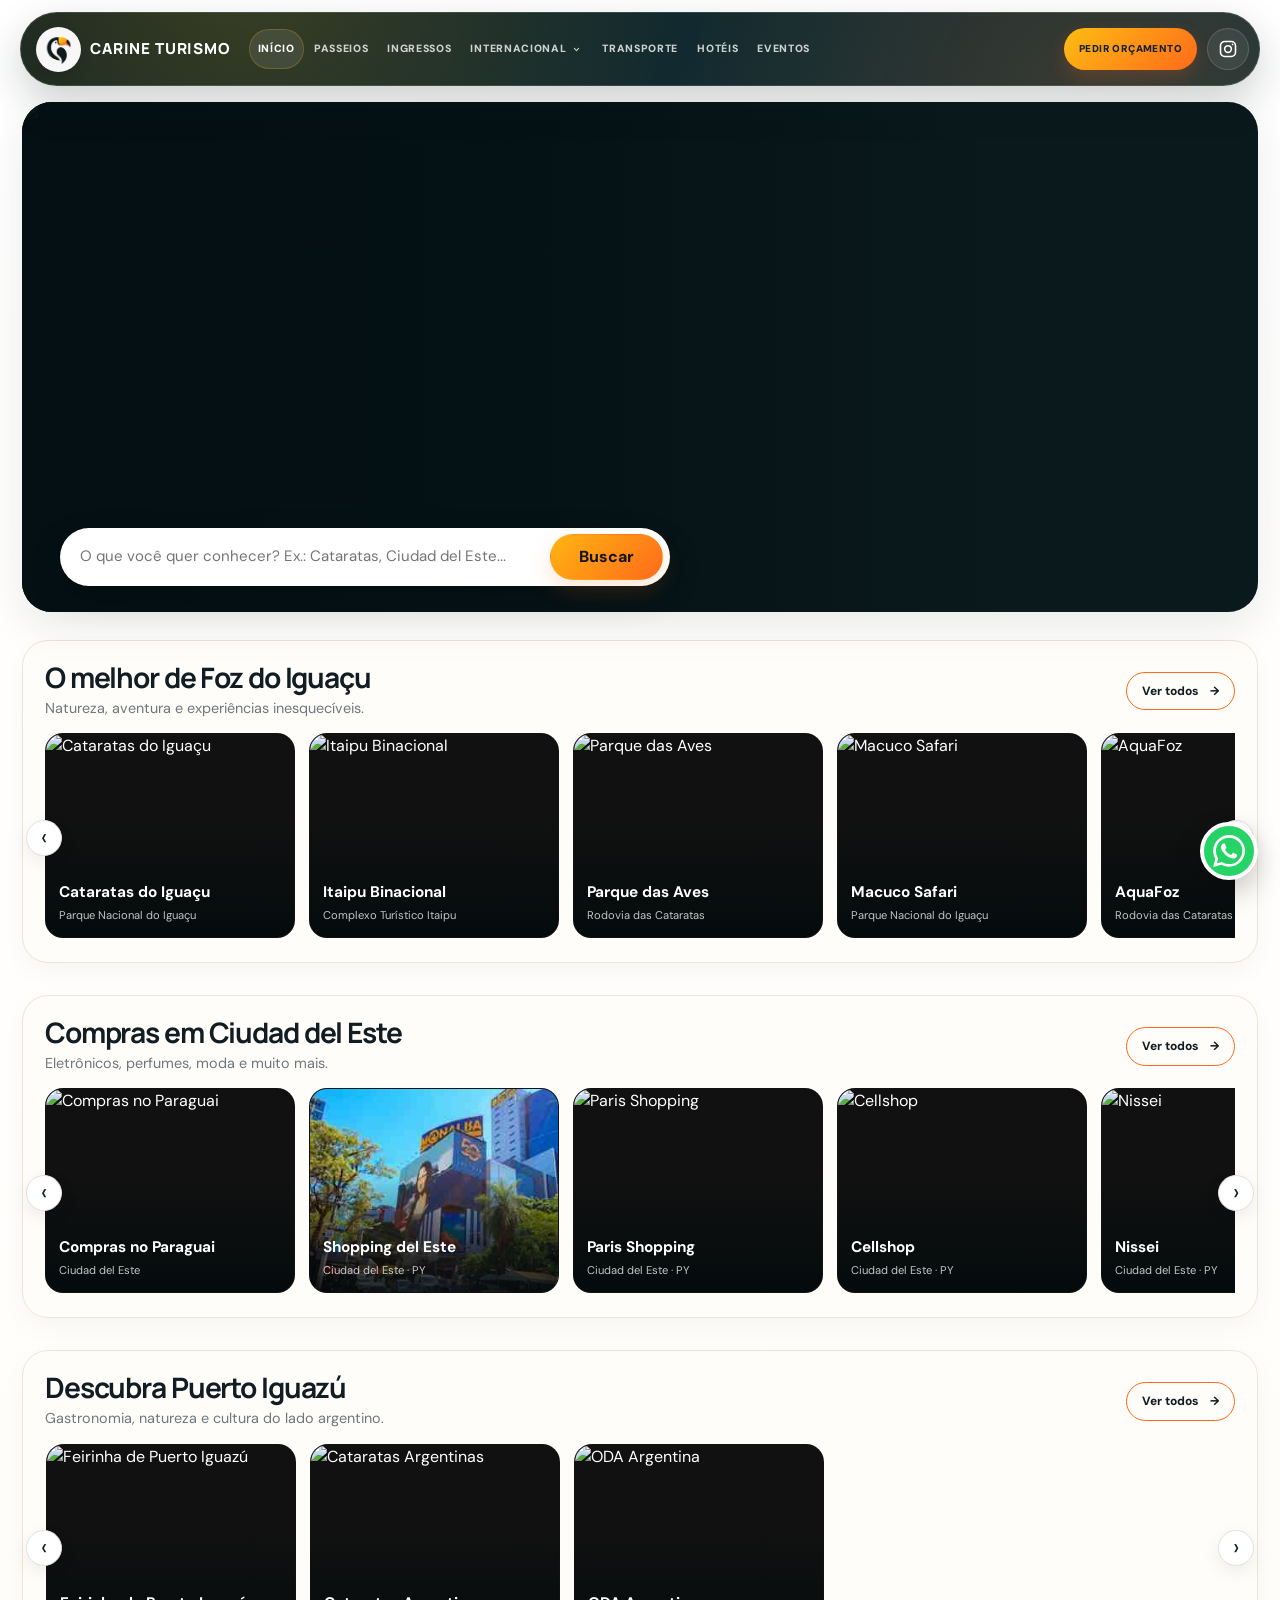
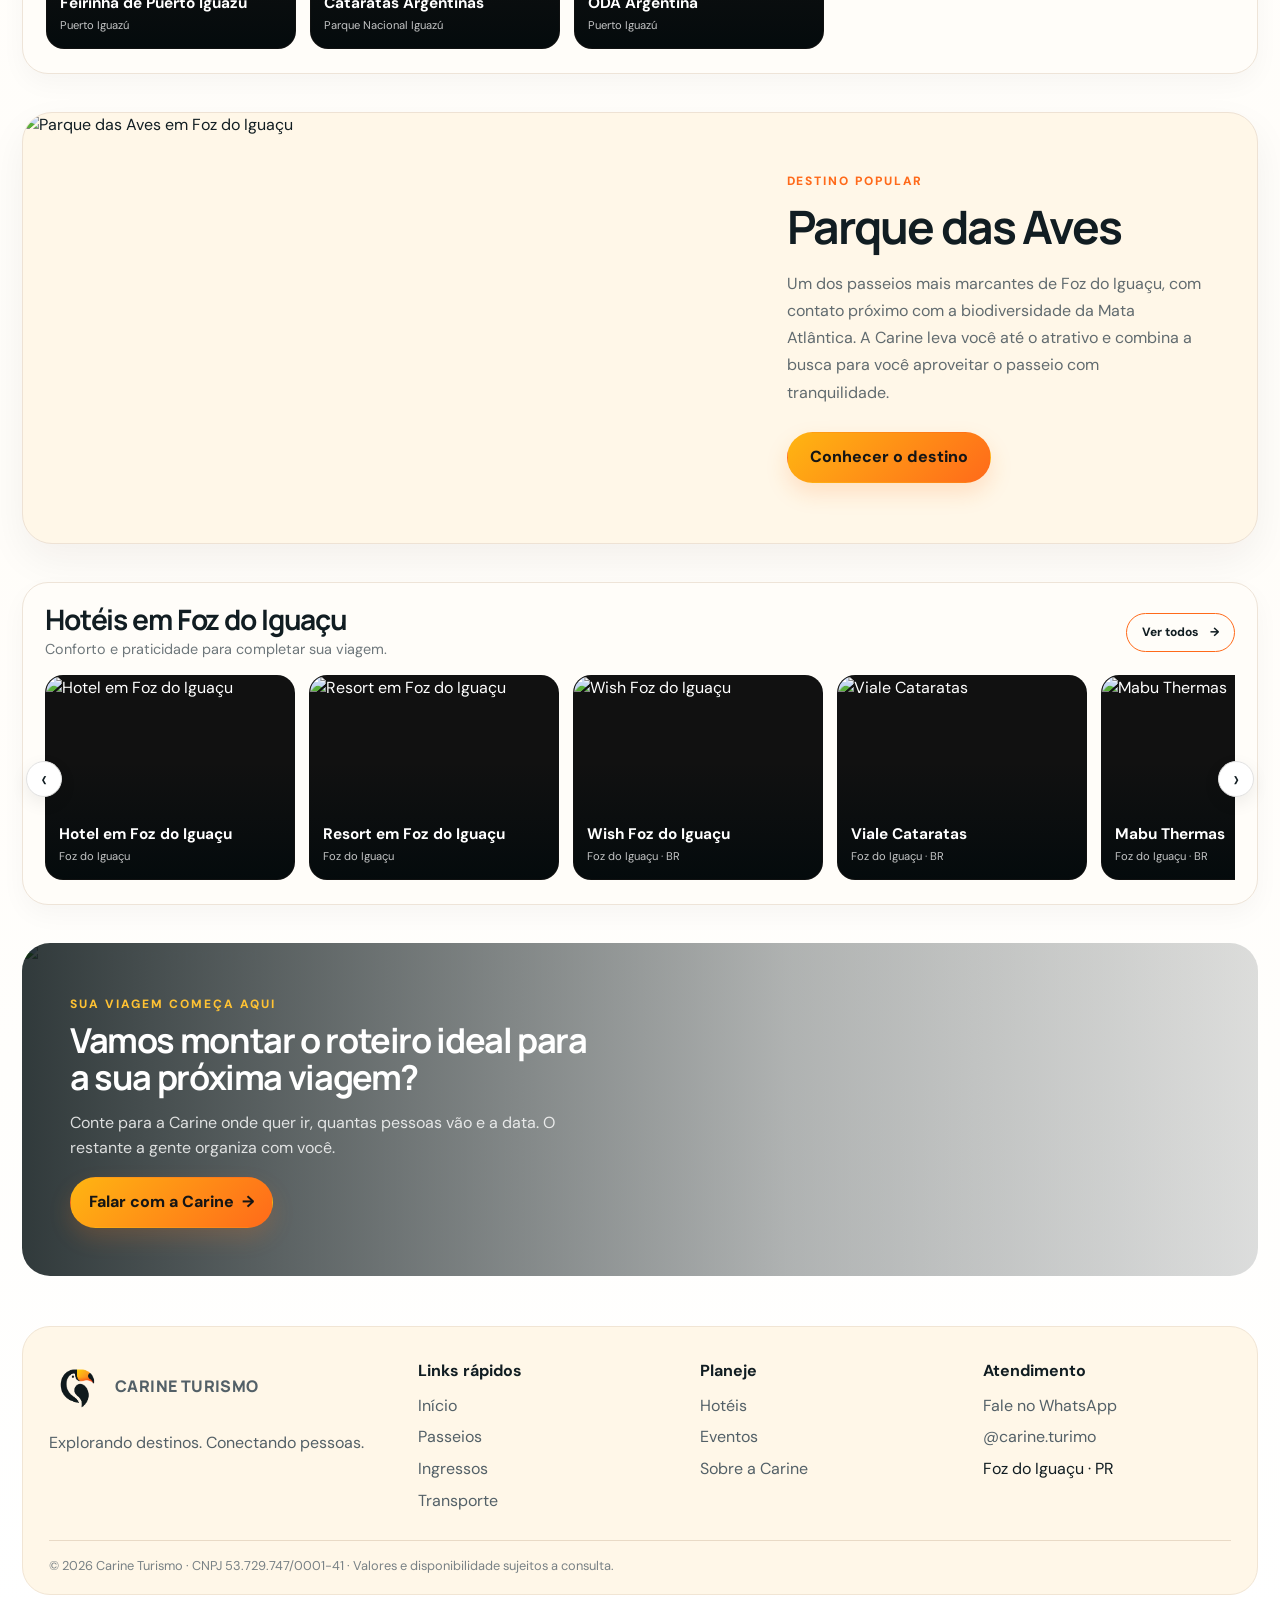
==== index.html @ 915020f1 "Move destino popular entre Argentina e hotéis" ====
<!doctype html><html lang="pt-BR"><head><meta charset="utf-8"><meta name="viewport" content="width=device-width,initial-scale=1"><title>Carine Turismo | Foz do Iguaçu e Tríplice Fronteira</title><meta name="description" content="Passeios, transporte turístico e experiências em Foz do Iguaçu, Ciudad del Este e Puerto Iguazú."><link rel="icon" type="image/png" href="assets/logo/favicon-carine.png"><link rel="stylesheet" href="css/style.css"><link rel="stylesheet" href="css/responsive.css"><link rel="stylesheet" href="css/home-clean.css"></head><body class="home-page">
<header class="site-header"><div class="container nav"><a class="brand" href="/"><img src="assets/logo/tucano.png" alt="Carine Turismo"><span>CARINE TURISMO</span></a><nav class="nav-links"><a class="active" href="/">Início</a><a href="/passeios">Passeios</a><a href="/ingressos">Ingressos</a><a href="/transporte">Transporte</a><a href="/hoteis">Hotéis</a><a href="/eventos">Eventos</a></nav><div class="header-actions"><a class="social-btn" href="https://instagram.com/carine.turimo" target="_blank" rel="noopener" aria-label="Instagram"><svg viewBox="0 0 24 24" aria-hidden="true"><rect x="3" y="3" width="18" height="18" rx="5" fill="none" stroke="currentColor" stroke-width="1.8"/><circle cx="12" cy="12" r="4" fill="none" stroke="currentColor" stroke-width="1.8"/><circle cx="17.5" cy="6.5" r="1" fill="currentColor"/></svg></a><a class="btn btn-primary header-quote" target="_blank" data-wa="Olá! Gostaria de solicitar um orçamento com a Carine Turismo.">Pedir orçamento <span>→</span></a><button class="mobile-toggle" aria-label="Abrir menu"><span></span><span></span><span></span></button></div></div></header>

<main>
<section class="home-hero"><div class="hero hero-modern"><div class="hero-slide active"><img src="https://imgcdn.bokun.tools/360afe49-e312-4e1c-b095-ab0873b2661d.jpeg" alt="Cataratas do Iguaçu"><div class="hero-shade"></div><div class="hero-content"><div class="hero-copy"><span class="eyebrow hero-eyebrow">FOZ DO IGUAÇU E REGIÃO</span><h1>Viva destinos que ficam <em>para sempre.</em></h1><p>Passeios, ingressos, transporte e roteiros completos com a Carine Turismo.</p></div><div class="hero-location"><div><b>Cataratas do Iguaçu</b><small>Foz do Iguaçu · Brasil</small></div></div></div></div></div><div class="hero-search"><div class="search-shell"><input id="home-search" placeholder="O que você quer conhecer? Ex.: Cataratas, Ciudad del Este..."><button id="home-search-btn" class="btn btn-primary">Buscar</button></div></div></section>

<section class="destination-section first-destination"><div class="container"><div class="destination-head"><div><h2>O melhor de Foz do Iguaçu</h2><p>Natureza, aventura e experiências inesquecíveis.</p></div><a href="/passeios?categoria=Foz%20do%20Igua%C3%A7u" class="see-all">Ver todos <span>→</span></a></div><div class="destination-carousel-wrap"><button class="carousel-arrow prev" type="button" aria-label="Anterior">‹</button><div class="destination-carousel" id="carousel-foz" data-carousel></div><button class="carousel-arrow next" type="button" aria-label="Próximo">›</button></div></div></section>

<section class="destination-section"><div class="container"><div class="destination-head"><div><h2>Compras em Ciudad del Este</h2><p>Eletrônicos, perfumes, moda e muito mais.</p></div><a href="/passeios?categoria=Paraguai" class="see-all">Ver todos <span>→</span></a></div><div class="destination-carousel-wrap"><button class="carousel-arrow prev" type="button" aria-label="Anterior">‹</button><div class="destination-carousel" id="carousel-cde" data-carousel></div><button class="carousel-arrow next" type="button" aria-label="Próximo">›</button></div></div></section>

<section class="destination-section"><div class="container"><div class="destination-head"><div><h2>Descubra Puerto Iguazú</h2><p>Gastronomia, natureza e cultura do lado argentino.</p></div><a href="/passeios?categoria=Argentina" class="see-all">Ver todos <span>→</span></a></div><div class="destination-carousel-wrap"><button class="carousel-arrow prev" type="button" aria-label="Anterior">‹</button><div class="destination-carousel" id="carousel-iguazu" data-carousel></div><button class="carousel-arrow next" type="button" aria-label="Próximo">›</button></div></div></section>

<section class="popular-destination"><div class="container"><div class="popular-card"><div class="popular-media"><img src="https://www.tangol.com/Blog/Fotos/parque-das-aves-birds-park-at-exuberant-iguazu-forest_0_201805231437130-resized.webp" alt="Parque das Aves em Foz do Iguaçu"></div><div class="popular-copy"><span class="eyebrow">DESTINO POPULAR</span><h2>Parque das Aves</h2><p>Um dos passeios mais marcantes de Foz do Iguaçu, com contato próximo com a biodiversidade da Mata Atlântica. A Carine leva você até o atrativo e combina a busca para você aproveitar o passeio com tranquilidade.</p><a class="btn btn-primary" href="/detalhes?tipo=passeio&id=parque-das-aves">Conhecer o destino</a></div></div></div></section>

<section class="destination-section"><div class="container"><div class="destination-head"><div><h2>Hotéis em Foz do Iguaçu</h2><p>Conforto e praticidade para completar sua viagem.</p></div><a href="/hoteis" class="see-all">Ver todos <span>→</span></a></div><div class="destination-carousel-wrap"><button class="carousel-arrow prev" type="button" aria-label="Anterior">‹</button><div class="destination-carousel" id="carousel-hoteis" data-carousel></div><button class="carousel-arrow next" type="button" aria-label="Próximo">›</button></div></div></section>

<section class="story-section" id="sobre"><div class="container"><div class="story-card"><img src="https://www.hoteldelreyfoz.com.br/wp-content/uploads/2023/03/tricplice-fronteira.jpg" alt="Tríplice fronteira ao pôr do sol"><div class="story-overlay"></div><div class="story-copy"><span class="eyebrow">SUA VIAGEM COMEÇA AQUI</span><h2>Vamos montar o roteiro ideal para a sua próxima viagem?</h2><p>Conte para a Carine onde quer ir, quantas pessoas vão e a data. O restante a gente organiza com você.</p><a class="btn btn-primary" target="_blank" data-wa="Olá! Gostaria de montar meu roteiro com a Carine Turismo.">Falar com a Carine <span>→</span></a></div></div></div></section>
</main>

<footer data-footer></footer><a class="whatsapp-float" target="_blank" data-wa="Olá! Gostaria de falar com a Carine Turismo." aria-label="WhatsApp"></a><script src="data/catalogo.js"></script><script src="js/data-loader.js"></script><script src="js/app.js"></script><script src="js/home-clean.js"></script></body></html>
---- css/style.css ----
@import url('https://fonts.googleapis.com/css2?family=DM+Sans:wght@400;500;600;700&family=Manrope:wght@500;600;700;800&display=swap');
:root{--ink:#111d22;--ink-2:#17343a;--cream:#fff7e8;--cream-2:#fffaf2;--paper:#fffdf9;--orange:#ff6a1a;--sun:#ffb512;--blue:#2166d1;--green:#2f7944;--muted:#6e777b;--line:#eadfd2;--soft:#f9f7f3;--shadow:0 18px 48px rgba(19,32,36,.09);--radius:24px;--container:min(1240px,calc(100% - 44px));}
*{box-sizing:border-box}html{scroll-behavior:smooth}body{margin:0;font-family:'DM Sans',system-ui,sans-serif;color:var(--ink);background:#fff;line-height:1.55}img{display:block;max-width:100%}a{color:inherit;text-decoration:none}button,input,select{font:inherit}.container{width:var(--container);margin:auto}.eyebrow{font-size:.75rem;letter-spacing:.16em;text-transform:uppercase;font-weight:800;color:var(--orange)}h1,h2,h3{font-family:'Manrope',sans-serif;line-height:1.06;margin:0}h1{font-size:clamp(2.7rem,5vw,5.4rem);letter-spacing:-.055em}h2{font-size:clamp(1.75rem,3vw,2.8rem);letter-spacing:-.04em}h3{font-size:1.08rem;letter-spacing:-.02em}.muted{color:var(--muted)}
.topbar{display:none}.site-header{position:sticky;top:0;z-index:100;padding:12px 0 0;background:linear-gradient(to bottom,rgba(255,255,255,.96),rgba(255,255,255,.76),transparent);backdrop-filter:blur(10px)}.nav{min-height:72px;padding:8px 12px 8px 18px;border:1px solid rgba(17,29,34,.06);border-radius:999px;background:var(--cream);box-shadow:0 12px 34px rgba(37,30,21,.08);display:flex;align-items:center;gap:18px}.brand{display:flex;align-items:center;gap:10px;min-width:max-content;font-family:'Manrope',sans-serif;font-weight:800;letter-spacing:.025em}.brand img{width:47px;height:47px;object-fit:contain}.brand span{font-size:1rem}.nav-links{display:flex;align-items:center;gap:5px;margin-left:4px}.nav-links a{padding:10px 11px;border-radius:999px;font-size:.78rem;font-weight:800;letter-spacing:.02em;transition:.2s}.nav-links a:hover,.nav-links a.active{background:#fff0d6;color:var(--ink)}.header-actions{margin-left:auto;display:flex;align-items:center;gap:8px}.social-btn{width:42px;height:42px;border:1px solid rgba(17,29,34,.12);border-radius:50%;display:grid;place-items:center;background:#fff;color:var(--ink);transition:.2s}.social-btn:hover{transform:translateY(-2px);border-color:var(--orange);color:var(--orange)}.social-btn svg{width:19px;height:19px}.btn{display:inline-flex;align-items:center;justify-content:center;gap:8px;border-radius:999px;padding:12px 18px;font-weight:800;border:1px solid transparent;transition:transform .22s ease,color .22s ease,box-shadow .22s ease,background .22s ease;cursor:pointer}.btn-primary{background:linear-gradient(135deg,var(--sun),var(--orange));color:#151515;box-shadow:0 10px 22px rgba(255,123,26,.18)}.btn-primary:hover{transform:translateY(-2px);color:#fff;box-shadow:0 13px 28px rgba(255,106,26,.26)}.header-quote{height:46px;padding-inline:20px;font-size:.75rem;text-transform:uppercase;letter-spacing:.025em}.btn-dark{background:var(--ink);color:#fff}.btn-outline{border-color:#d9d5ce;background:#fff}.mobile-toggle{display:none;width:42px;height:42px;border:1px solid rgba(17,29,34,.12);border-radius:50%;background:#fff;padding:9px}.mobile-toggle span{display:block;width:21px;height:2px;background:var(--ink);margin:4px auto;border-radius:4px}
.home-page{background:linear-gradient(180deg,#fff 0,#fffdf9 65%,#fff 100%)}.home-hero{width:var(--container);margin:16px auto 0;position:relative}.hero-modern{height:510px;position:relative;border-radius:30px;overflow:hidden;background:#0c1c20;box-shadow:0 15px 42px rgba(16,33,37,.09)}.hero-slide{position:absolute;inset:0}.hero-slide img{width:100%;height:100%;object-fit:cover}.hero-shade,.hero-slide:before{content:'';position:absolute;inset:0;background:linear-gradient(90deg,rgba(3,15,18,.80) 0%,rgba(3,15,18,.48) 44%,rgba(3,15,18,.10) 80%);z-index:1}.hero-content{position:relative;z-index:2;height:100%;padding:62px 38px 84px;display:flex;align-items:center;justify-content:space-between;color:#fff}.hero-copy{max-width:650px}.hero-copy h1{max-width:720px}.hero-copy h1 em{font-style:normal;color:var(--sun)}.hero-copy p{max-width:570px;margin:17px 0 0;color:rgba(255,255,255,.9);font-size:1.08rem}.hero-eyebrow{color:#ffbd19;margin-bottom:14px;display:inline-block}.hero-location{position:absolute;right:24px;bottom:24px;display:flex;align-items:center;gap:9px;padding:10px 14px;border-radius:999px;background:rgba(8,17,20,.72);backdrop-filter:blur(10px)}.hero-location b,.hero-location small{display:block}.hero-location b{font-size:.77rem}.hero-location small{font-size:.69rem;color:rgba(255,255,255,.72)}.hero-search{position:absolute;left:38px;bottom:26px;z-index:4;width:min(610px,calc(100% - 76px))}.search-shell{height:58px;display:flex;align-items:center;gap:10px;background:#fff;border-radius:999px;padding:6px 7px 6px 18px;box-shadow:0 13px 32px rgba(0,0,0,.18)}.search-icon{color:var(--orange);font-size:1.5rem;line-height:1}.search-shell input{flex:1;min-width:0;border:0;outline:0;background:transparent;color:var(--ink);font-size:.94rem}.search-shell .btn{height:46px;padding-inline:28px}
.benefits{padding:14px 0 7px}.benefit-grid{background:var(--cream);border:1px solid #f1e5d4;border-radius:26px;padding:18px 22px;display:grid;grid-template-columns:repeat(4,1fr);gap:10px;box-shadow:0 12px 30px rgba(35,27,17,.04)}.benefit-item{display:flex;align-items:center;gap:12px;padding:4px 10px}.benefit-icon{width:42px;height:42px;border-radius:50%;display:grid;place-items:center;flex:none;background:#fff0d3;color:var(--orange);font-weight:900}.benefit-item b,.benefit-item small{display:block}.benefit-item b{font-size:.88rem;line-height:1.15}.benefit-item small{margin-top:3px;color:var(--muted);font-size:.72rem}
.destination-section{padding:22px 0 2px}.first-destination{padding-top:26px}.destination-head{display:flex;align-items:center;justify-content:space-between;gap:20px;margin-bottom:12px}.destination-head>div{display:flex;align-items:center;gap:11px}.destination-head h2{font-size:1.55rem}.destination-head p{margin:4px 0 0;color:var(--muted);font-size:.88rem}.destination-flag{width:44px;height:44px;flex:none;border-radius:50%;display:grid;place-items:center;font-size:.68rem;font-weight:900;border:1px solid rgba(0,0,0,.08)}.flag-br{background:linear-gradient(145deg,#23934b 0 42%,#ffdf28 42% 62%,#2366c9 62%);color:#fff}.flag-py{background:linear-gradient(#d7303f 0 33%,#fff 33% 66%,#2850a6 66%);color:#28374a}.flag-ar{background:linear-gradient(#63b4f2 0 33%,#fff 33% 66%,#63b4f2 66%);color:#5c6a6e}.flag-hotel{background:#f0dbc0;color:#754b2c;font-size:1rem}.see-all{display:inline-flex;align-items:center;gap:12px;padding:10px 17px;border:1px solid var(--orange);border-radius:999px;font-size:.75rem;font-weight:800;white-space:nowrap;transition:.2s}.see-all:hover{background:var(--orange);color:#fff;transform:translateY(-1px)}.destination-carousel-wrap{position:relative}.destination-carousel{display:flex;gap:10px;overflow-x:auto;scrollbar-width:none;scroll-behavior:smooth;scroll-snap-type:x proximity;cursor:grab;user-select:none;padding:0 1px 4px}.destination-carousel::-webkit-scrollbar{display:none}.destination-carousel.dragging{cursor:grabbing;scroll-behavior:auto;scroll-snap-type:none}.destination-card{position:relative;flex:0 0 236px;height:190px;border-radius:18px;overflow:hidden;scroll-snap-align:start;background:#111;color:#fff;box-shadow:0 8px 20px rgba(18,31,35,.08)}.destination-card img{width:100%;height:100%;object-fit:cover;transition:transform .45s ease;pointer-events:none}.destination-card:after{content:'';position:absolute;inset:0;background:linear-gradient(180deg,transparent 42%,rgba(3,10,12,.9) 100%);pointer-events:none}.destination-card:hover img{transform:scale(1.045)}.destination-card-copy{position:absolute;z-index:2;left:13px;right:42px;bottom:11px;pointer-events:none}.destination-card-copy b{display:block;font-size:.93rem;line-height:1.15}.destination-card-copy small{display:block;margin-top:4px;color:rgba(255,255,255,.76);font-size:.69rem}.destination-card-go{position:absolute;z-index:3;right:10px;bottom:10px;width:31px;height:31px;border-radius:50%;display:grid;place-items:center;background:#fff;color:#111;font-weight:900}.carousel-arrow{position:absolute;z-index:5;top:50%;transform:translateY(-50%);width:39px;height:39px;border:1px solid #e2e2e2;border-radius:50%;background:#fff;color:var(--ink);font-size:1.7rem;line-height:1;display:grid;place-items:center;cursor:pointer;box-shadow:0 8px 20px rgba(0,0,0,.08)}.carousel-arrow.prev{left:-19px}.carousel-arrow.next{right:-19px}.carousel-arrow:hover{color:var(--orange);border-color:#ffc28d}
.story-section{padding:34px 0 28px}.story-card{position:relative;min-height:320px;border-radius:28px;overflow:hidden;color:#fff}.story-card>img{position:absolute;inset:0;width:100%;height:100%;object-fit:cover}.story-overlay{position:absolute;inset:0;background:linear-gradient(90deg,rgba(7,18,20,.83),rgba(7,18,20,.32) 62%,rgba(7,18,20,.14))}.story-copy{position:relative;z-index:2;max-width:560px;padding:48px}.story-copy h2{font-size:2.15rem;margin-top:7px}.story-copy p{color:rgba(255,255,255,.82);max-width:510px}.story-copy .eyebrow{color:#ffc233}.story-card blockquote{position:absolute;right:28px;bottom:28px;z-index:2;margin:0;padding:17px 20px;border-radius:18px;background:rgba(13,23,26,.72);backdrop-filter:blur(8px);font-size:.9rem;max-width:250px}
.page-hero{width:var(--container);margin:18px auto 0;padding:58px 42px;border-radius:28px;background:linear-gradient(135deg,#112b2e,#1f4e53);color:#fff}.page-hero p{max-width:700px;color:rgba(255,255,255,.78)}.catalog-page{padding:50px 0 76px}.catalog-intro{text-align:center;max-width:800px;margin:0 auto 28px}.catalog-intro h1{font-size:clamp(2rem,4vw,3.2rem)}.catalog-intro p{color:var(--muted);margin:12px auto 0}.catalog-toolbar{display:grid;grid-template-columns:minmax(0,1fr) 230px;gap:14px;margin:28px 0}.catalog-search{display:flex;border:1px solid var(--line);border-radius:999px;overflow:hidden;background:#fff;box-shadow:0 6px 20px rgba(0,0,0,.035)}.catalog-search input{flex:1;min-width:0;border:0;padding:13px 17px;outline:none}.catalog-search button{border-radius:999px;margin:5px;padding-inline:22px}.catalog-select{width:100%;border:1px solid var(--line);border-radius:999px;background:#fff;padding:13px 16px;outline:none}.filters{display:flex;gap:8px;flex-wrap:wrap;margin:0 0 24px}.filter-btn{border:1px solid var(--line);background:#fff;border-radius:999px;padding:8px 14px;font-weight:700;cursor:pointer}.filter-btn.active{background:var(--ink);color:#fff;border-color:var(--ink)}.cards-grid{display:grid;grid-template-columns:repeat(3,1fr);gap:18px}.catalog-grid{display:grid;grid-template-columns:repeat(4,1fr);gap:16px}.card{background:#fff;border:1px solid var(--line);border-radius:20px;overflow:hidden;transition:.25s;display:flex;flex-direction:column;min-width:0}.card:hover{transform:translateY(-4px);box-shadow:var(--shadow)}.card-media{aspect-ratio:16/10;background:#eef2f1;overflow:hidden;position:relative}.card-media img{width:100%;height:100%;object-fit:cover;transition:.45s}.card:hover .card-media img{transform:scale(1.035)}.rec-badge{position:absolute;top:12px;left:12px;z-index:2;background:var(--sun);color:#222;border-radius:999px;padding:6px 10px;font-size:.68rem;font-weight:800}.card-body{padding:16px;display:flex;flex:1;flex-direction:column}.tag{display:inline-flex;width:max-content;border-radius:999px;background:#fff2d5;color:#72500a;padding:4px 9px;font-size:.7rem;font-weight:800;margin-bottom:9px}.card-body p{color:var(--muted);margin:8px 0 14px;font-size:.88rem}.price{margin-top:auto;padding-top:12px;border-top:1px solid var(--line);font-weight:800}.price small{display:block;color:var(--muted);font-weight:500;font-size:.75rem}.card-actions{margin-top:12px;display:flex;gap:8px}.card-actions .btn{flex:1;padding:9px 10px;font-size:.8rem}.card-link{margin-top:12px;display:flex;justify-content:space-between;align-items:center;font-weight:800;font-size:.84rem}.hotel-contact{margin-top:auto;padding-top:12px}.hotel-contact .btn{width:100%}.section{padding:70px 0}.section-soft{background:var(--soft)}.section-head{display:flex;align-items:end;justify-content:space-between;gap:28px;margin-bottom:26px}.section-head p{margin:8px 0 0;color:var(--muted);max-width:680px}.category-grid{display:grid;grid-template-columns:repeat(3,1fr);gap:16px}.category-card{position:relative;min-height:320px;border-radius:22px;overflow:hidden;color:#fff}.category-card img{position:absolute;inset:0;width:100%;height:100%;object-fit:cover;transition:.5s}.category-card:after{content:'';position:absolute;inset:0;background:linear-gradient(180deg,transparent 25%,rgba(4,16,18,.84) 100%)}.category-card:hover img{transform:scale(1.04)}.category-card .content{position:absolute;left:21px;right:21px;bottom:21px;z-index:2}.category-card .content p{margin:7px 0 0;color:rgba(255,255,255,.82)}.about-grid{display:grid;grid-template-columns:1fr 1fr;gap:52px;align-items:center}.about-visual{position:relative}.about-visual .main{border-radius:24px;aspect-ratio:4/3;object-fit:cover;width:100%}.about-badge{position:absolute;right:-12px;bottom:22px;background:var(--cream);color:var(--ink);border-radius:18px;padding:17px 19px;box-shadow:var(--shadow);max-width:245px;display:flex;flex-direction:column;gap:4px}.about-copy p{color:var(--muted)}.feature-strip{display:grid;grid-template-columns:repeat(3,1fr);gap:12px;margin-top:24px}.feature{padding:16px;border-radius:16px;background:var(--cream);border:1px solid #f3e0bf}.feature b{display:block;margin-bottom:3px}.vehicle-card{background:var(--paper);border:1px solid var(--line);border-radius:24px;padding:22px;box-shadow:var(--shadow)}.vehicle-card img{width:100%;height:340px;object-fit:contain}.vehicle-meta{display:flex;justify-content:space-between;gap:16px;align-items:center;padding-top:14px;border-top:1px solid var(--line)}.pill{background:#fff1d2;border:1px solid #f4d79f;border-radius:999px;padding:7px 11px;font-weight:800;font-size:.8rem}.cta-band{background:var(--cream);color:var(--ink);border-radius:26px;padding:42px;display:flex;justify-content:space-between;align-items:center;gap:28px}.cta-band p{color:var(--muted);max-width:620px}.detail-wrap{padding:40px 0 76px}.detail-gallery{display:grid;grid-template-columns:1.7fr 1fr;gap:10px}.detail-gallery img{width:100%;height:100%;object-fit:cover;border-radius:18px}.detail-main-img{min-height:470px}.detail-side{display:grid;grid-template-rows:1fr 1fr;gap:10px}.detail-grid{display:grid;grid-template-columns:minmax(0,1fr) 350px;gap:38px;margin-top:28px;align-items:start}.detail-content h1{font-size:clamp(2.1rem,4vw,3.6rem)}.detail-content p{color:var(--muted)}.info-card{position:sticky;top:100px;border:1px solid var(--line);border-radius:20px;padding:21px;box-shadow:var(--shadow);background:#fff}.info-card .price-big{font-size:1.35rem;font-weight:800;margin:9px 0 18px}.checklist{list-style:none;padding:0}.checklist li{padding:8px 0 8px 25px;position:relative;border-bottom:1px solid #eff2f2}.checklist li:before{content:'✓';position:absolute;left:0;color:var(--orange);font-weight:900}.notice{background:var(--cream);border:1px solid #f3ddb1;border-radius:14px;padding:14px;margin-top:17px}
.footer{width:var(--container);margin:22px auto 30px;background:var(--cream);color:var(--ink);padding:32px 26px 18px;border-radius:28px;border:1px solid #f1e5d4}.footer-grid{display:grid;grid-template-columns:1.35fr repeat(3,1fr);gap:34px}.footer-brand img{width:56px;height:56px;object-fit:contain}.footer p,.footer a{color:#536067}.footer a{transition:.2s}.footer a:hover{color:var(--orange)}.footer h4{margin:0 0 10px}.footer-links{display:grid;gap:7px}.footer-bottom{border-top:1px solid #e9dac6;margin-top:26px;padding-top:15px;color:#788185;font-size:.8rem}.whatsapp-float{position:fixed;right:22px;bottom:20px;z-index:90;width:58px;height:58px;border-radius:50%;display:grid;place-items:center;background:#25D366;color:#fff;border:4px solid #fff;box-shadow:0 12px 28px rgba(0,0,0,.22);transition:.2s}.whatsapp-float:hover{transform:translateY(-3px) scale(1.03)}.whatsapp-float .wa-svg{width:32px;height:32px}
---- css/responsive.css ----
@media(max-width:1120px){.nav-links{gap:1px}.nav-links a{padding-inline:8px;font-size:.72rem}.header-quote{padding-inline:16px}.benefit-grid{grid-template-columns:repeat(2,1fr)}.catalog-grid{grid-template-columns:repeat(3,1fr)}}
@media(max-width:930px){:root{--container:min(100% - 26px,1240px)}.site-header{padding-top:9px}.nav{min-height:64px;padding:7px 8px 7px 12px;position:relative}.brand span{display:none}.brand img{width:44px;height:44px}.nav-links{position:absolute;top:72px;left:0;right:0;display:none;flex-direction:column;align-items:stretch;padding:14px;background:#fff;border:1px solid var(--line);border-radius:22px;box-shadow:0 22px 45px rgba(15,31,35,.14)}.nav-links.open{display:flex}.nav-links a{font-size:.9rem;padding:13px 15px;color:var(--ink)}.nav-links a:hover,.nav-links a.active{background:var(--cream)}.header-quote,.nav>.btn-primary{display:none}.mobile-toggle{display:block}.hero-modern{height:500px}.hero-content{padding:52px 30px 92px}.hero-copy{max-width:560px}.hero-location{display:none}.hero-search{left:24px;right:24px;bottom:24px;width:auto}.benefit-grid{grid-template-columns:repeat(2,1fr)}.destination-card{flex-basis:220px}.carousel-arrow{display:none}.story-copy{padding:36px}.story-card blockquote{display:none}.catalog-grid{grid-template-columns:repeat(2,1fr)}.about-grid{grid-template-columns:1fr}.detail-grid{grid-template-columns:1fr}.info-card{position:static}.footer-grid{grid-template-columns:1fr 1fr}}
@media(max-width:680px){:root{--container:min(100% - 20px,1240px)}body{overflow-x:hidden}.site-header{background:transparent;backdrop-filter:none}.nav{border-radius:34px;min-height:62px}.social-btn{width:40px;height:40px}.mobile-toggle{width:40px;height:40px}.home-hero{margin-top:12px}.hero-modern{height:470px;border-radius:25px}.hero-content{align-items:flex-start;padding:38px 22px 90px}.hero-copy h1{font-size:clamp(2.25rem,12vw,3.5rem)}.hero-copy p{font-size:.94rem;max-width:440px}.hero-eyebrow{font-size:.66rem}.hero-search{left:14px;right:14px;bottom:14px}.search-shell{height:60px;padding-left:15px}.search-shell input{font-size:.86rem}.search-shell .btn{padding-inline:20px}.benefits{padding-top:11px}.benefit-grid{grid-template-columns:1fr 1fr;padding:13px;border-radius:22px;gap:6px}.benefit-item{padding:5px;gap:8px}.benefit-icon{width:36px;height:36px}.benefit-item b{font-size:.77rem}.benefit-item small{font-size:.64rem}.destination-section{padding-top:22px}.destination-head{align-items:flex-end}.destination-head>div{gap:9px}.destination-flag{width:38px;height:38px}.destination-head h2{font-size:1.25rem}.destination-head p{font-size:.78rem}.see-all{padding:8px 12px;font-size:.68rem}.destination-card{flex-basis:78vw;max-width:285px;height:215px}.story-section{padding-top:28px}.story-card{min-height:380px;border-radius:24px}.story-copy{padding:34px 24px}.story-copy h2{font-size:1.8rem}.footer{padding:28px 20px 17px;border-radius:24px}.footer-grid{grid-template-columns:1fr;gap:22px}.footer-bottom{margin-top:20px}.whatsapp-float{width:56px;height:56px;right:14px;bottom:14px}.catalog-page{padding-top:36px}.catalog-toolbar{grid-template-columns:1fr}.catalog-grid,.cards-grid,.category-grid{grid-template-columns:1fr}.page-hero{padding:42px 23px}.section{padding:55px 0}.feature-strip{grid-template-columns:1fr}.detail-gallery{grid-template-columns:1fr}.detail-side{grid-template-columns:1fr 1fr;grid-template-rows:none}.detail-main-img{min-height:300px}.vehicle-card img{height:250px}}
@media(max-width:430px){.brand img{width:42px;height:42px}.social-btn{display:grid}.hero-modern{height:450px}.hero-copy h1{font-size:2.45rem}.hero-copy p{font-size:.88rem}.search-icon{display:none}.search-shell{padding-left:13px}.search-shell input{font-size:.82rem}.search-shell .btn{padding-inline:17px}.benefit-grid{grid-template-columns:1fr}.benefit-item{padding:7px}.destination-head{align-items:center}.destination-head p{display:none}.destination-card{flex-basis:82vw}.see-all span{display:none}.story-copy h2{font-size:1.65rem}.story-copy p{font-size:.88rem}.detail-side{grid-template-columns:1fr}.detail-side img{height:170px}.footer{margin-bottom:16px}}
---- css/home-clean.css ----
/* Home limpa: menos ícones, mais respiro e uma seção editorial em destaque */
.home-page .benefits{display:none}
.home-page .destination-flag{display:none!important}
.home-page .destination-head>div{display:block}
.home-page .destination-head{margin-bottom:14px}
.home-page .destination-head h2{font-size:clamp(1.45rem,2.2vw,2rem)}
.home-page .destination-head p{font-size:.9rem;max-width:620px}
.home-page .destination-section{padding:28px 0 4px}
.home-page .destination-section .container{padding:22px 22px 20px;border:1px solid #eee4d8;border-radius:26px;background:#fffdf9;box-shadow:0 10px 26px rgba(34,28,20,.035)}
.home-page .destination-carousel{gap:14px}
.home-page .destination-card{flex-basis:250px;height:205px;border-radius:18px;box-shadow:none;border:1px solid rgba(17,29,34,.05)}
.home-page .destination-card-go{display:none!important}
.home-page .destination-card-copy{right:13px;bottom:13px}
.home-page .destination-card-copy b{font-size:.96rem}
.home-page .destination-card-copy small{margin-top:5px;font-size:.7rem}
.home-page .carousel-arrow{width:36px;height:36px;font-size:1.45rem;box-shadow:0 6px 18px rgba(0,0,0,.07)}
.home-page .see-all{padding:9px 15px}

.popular-destination{padding:34px 0 10px}
.popular-card{display:grid;grid-template-columns:minmax(0,1.15fr) minmax(360px,.85fr);min-height:430px;border:1px solid #eee2d4;border-radius:30px;background:#fff7e8;overflow:hidden;box-shadow:0 16px 40px rgba(32,26,18,.055)}
.popular-media{min-height:430px;overflow:hidden}
.popular-media img{width:100%;height:100%;object-fit:cover;transition:transform .6s cubic-bezier(.2,.8,.2,1)}
.popular-card:hover .popular-media img{transform:scale(1.025)}
.popular-copy{padding:56px 54px;display:flex;flex-direction:column;align-items:flex-start;justify-content:center}
.popular-copy .eyebrow{margin-bottom:12px}
.popular-copy h2{font-size:clamp(2rem,3.6vw,3.4rem);max-width:520px}
.popular-copy p{margin:18px 0 26px;max-width:520px;color:#616b6f;font-size:1rem;line-height:1.7}
.popular-copy .btn{padding-inline:22px}

.home-page .story-card blockquote{display:none}
.home-page .story-copy{max-width:620px}

@media(max-width:900px){
  .popular-card{grid-template-columns:1fr;min-height:0}
  .popular-media{min-height:330px}
  .popular-copy{padding:36px 28px}
  .home-page .destination-section .container{padding:18px}
}
@media(max-width:680px){
  .popular-destination{padding-top:26px}
  .popular-card{border-radius:24px}
  .popular-media{min-height:270px}
  .popular-copy{padding:28px 22px 30px}
  .popular-copy h2{font-size:2rem}
  .popular-copy p{font-size:.94rem}
  .home-page .destination-head{align-items:flex-end}
  .home-page .destination-head h2{font-size:1.35rem}
  .home-page .destination-head p{font-size:.82rem}
  .home-page .destination-card{flex-basis:78vw;max-width:300px;height:220px}
  .home-page .carousel-arrow{display:none}
}
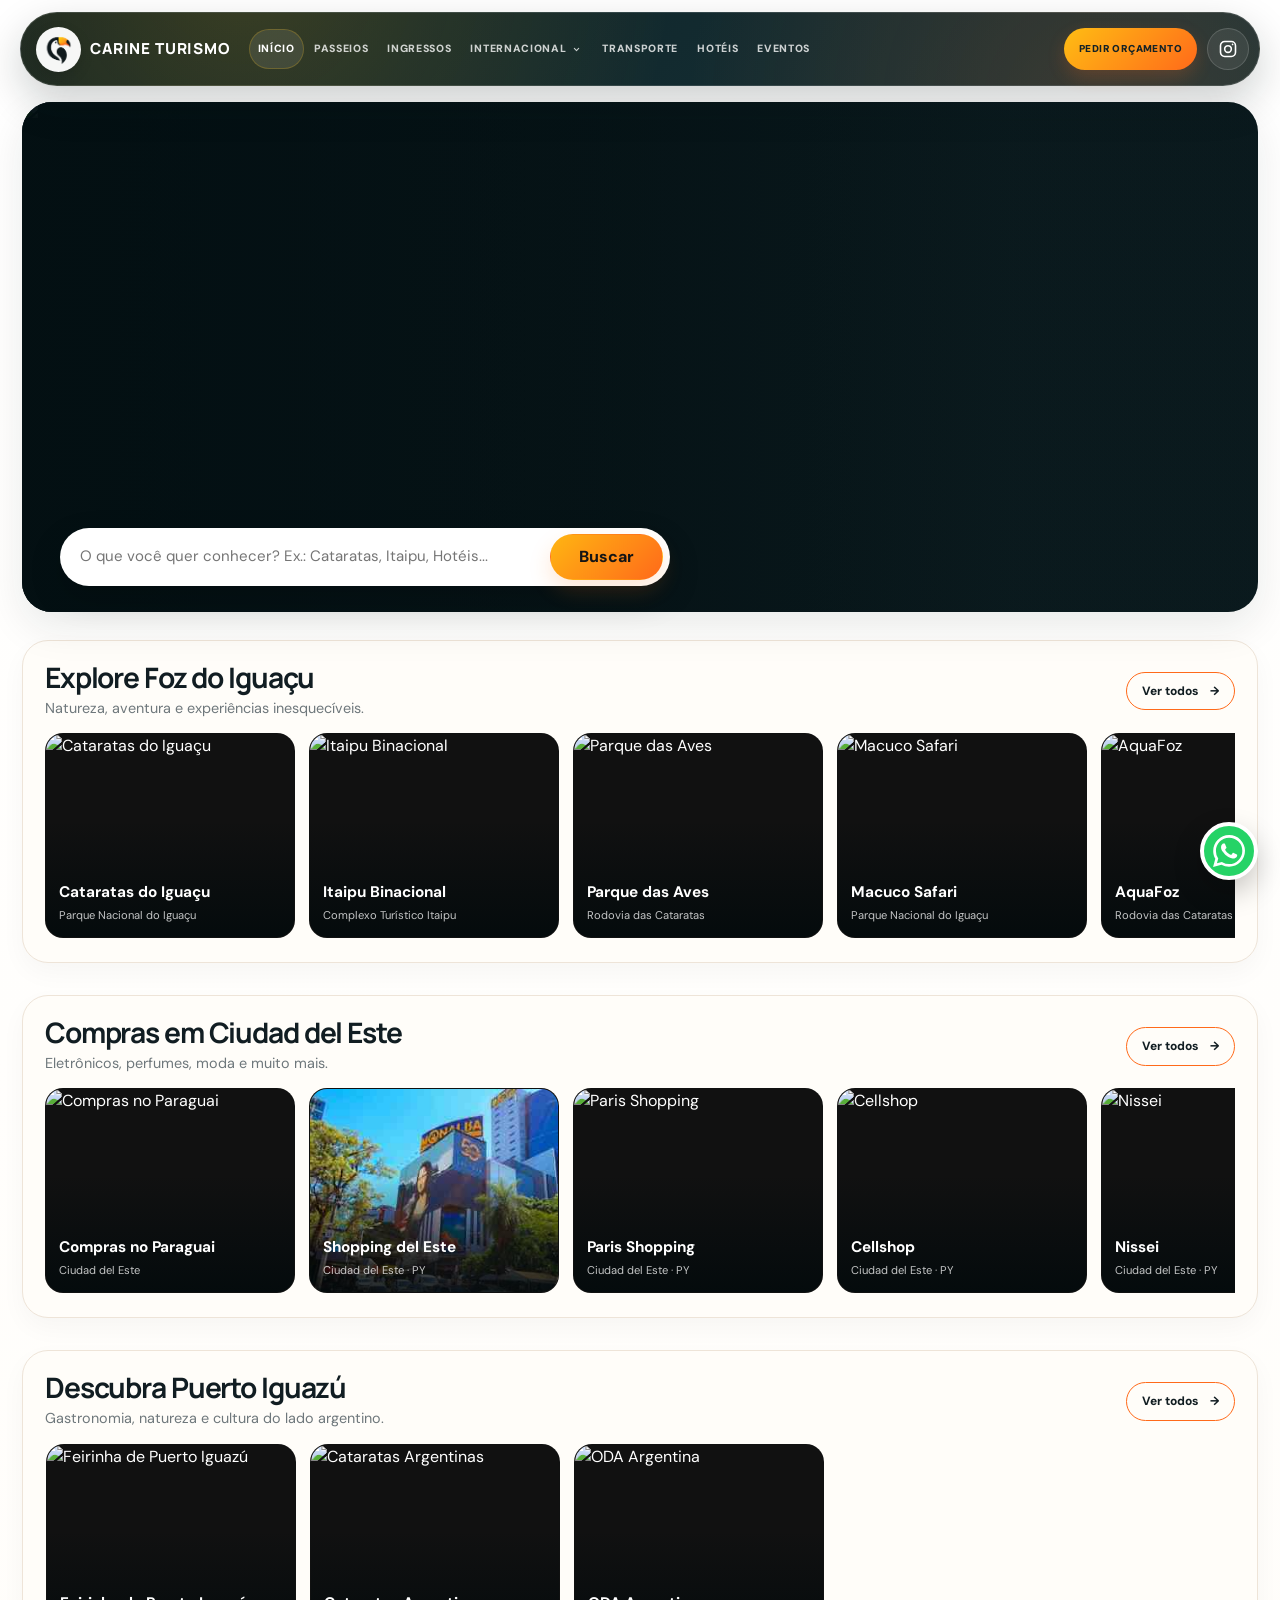
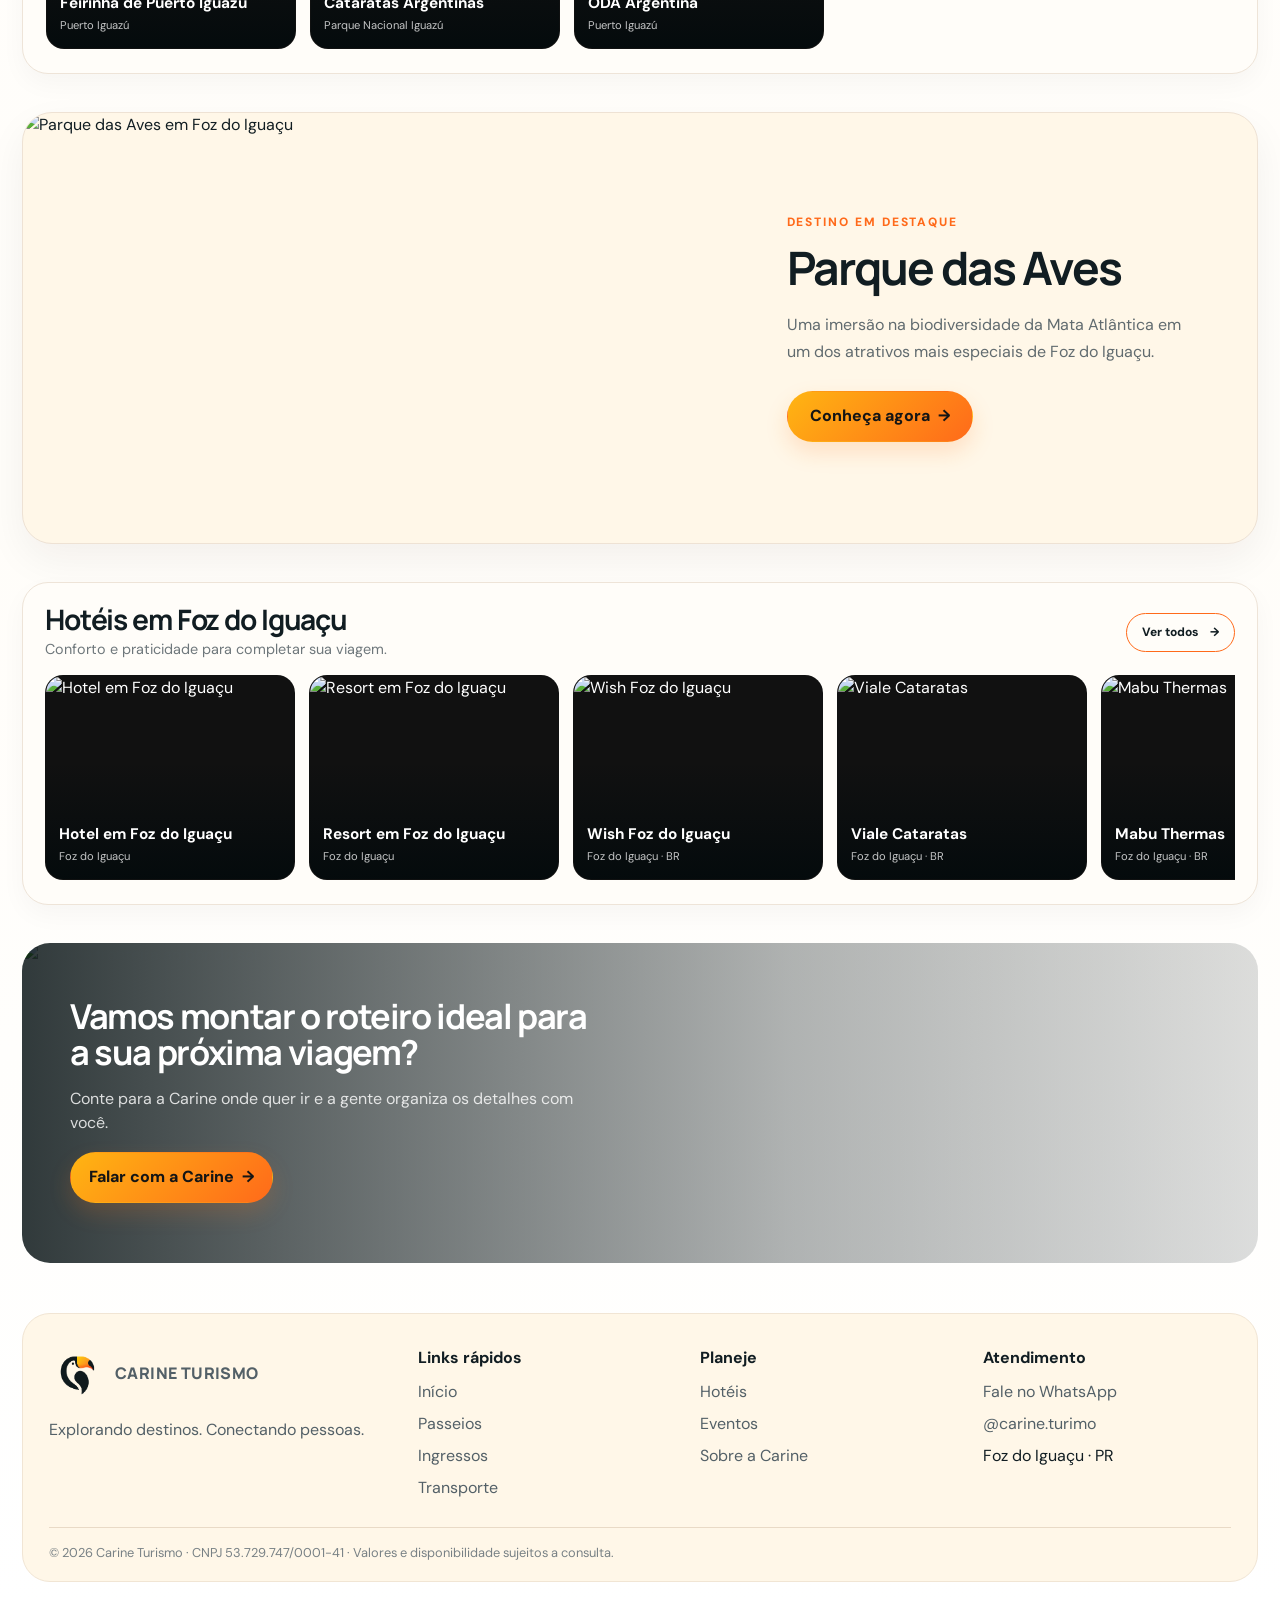
==== commit 475fd8ff: "Refina home minimalista conforme novo mockup" ====
--- a/index.html
+++ b/index.html
@@ -1,20 +1,11 @@
 <!doctype html><html lang="pt-BR"><head><meta charset="utf-8"><meta name="viewport" content="width=device-width,initial-scale=1"><title>Carine Turismo | Foz do Iguaçu e Tríplice Fronteira</title><meta name="description" content="Passeios, transporte turístico e experiências em Foz do Iguaçu, Ciudad del Este e Puerto Iguazú."><link rel="icon" type="image/png" href="assets/logo/favicon-carine.png"><link rel="stylesheet" href="css/style.css"><link rel="stylesheet" href="css/responsive.css"><link rel="stylesheet" href="css/home-clean.css"></head><body class="home-page">
 <header class="site-header"><div class="container nav"><a class="brand" href="/"><img src="assets/logo/tucano.png" alt="Carine Turismo"><span>CARINE TURISMO</span></a><nav class="nav-links"><a class="active" href="/">Início</a><a href="/passeios">Passeios</a><a href="/ingressos">Ingressos</a><a href="/transporte">Transporte</a><a href="/hoteis">Hotéis</a><a href="/eventos">Eventos</a></nav><div class="header-actions"><a class="social-btn" href="https://instagram.com/carine.turimo" target="_blank" rel="noopener" aria-label="Instagram"><svg viewBox="0 0 24 24" aria-hidden="true"><rect x="3" y="3" width="18" height="18" rx="5" fill="none" stroke="currentColor" stroke-width="1.8"/><circle cx="12" cy="12" r="4" fill="none" stroke="currentColor" stroke-width="1.8"/><circle cx="17.5" cy="6.5" r="1" fill="currentColor"/></svg></a><a class="btn btn-primary header-quote" target="_blank" data-wa="Olá! Gostaria de solicitar um orçamento com a Carine Turismo.">Pedir orçamento <span>→</span></a><button class="mobile-toggle" aria-label="Abrir menu"><span></span><span></span><span></span></button></div></div></header>
-
 <main>
-<section class="home-hero"><div class="hero hero-modern"><div class="hero-slide active"><img src="https://imgcdn.bokun.tools/360afe49-e312-4e1c-b095-ab0873b2661d.jpeg" alt="Cataratas do Iguaçu"><div class="hero-shade"></div><div class="hero-content"><div class="hero-copy"><span class="eyebrow hero-eyebrow">FOZ DO IGUAÇU E REGIÃO</span><h1>Viva destinos que ficam <em>para sempre.</em></h1><p>Passeios, ingressos, transporte e roteiros completos com a Carine Turismo.</p></div><div class="hero-location"><div><b>Cataratas do Iguaçu</b><small>Foz do Iguaçu · Brasil</small></div></div></div></div></div><div class="hero-search"><div class="search-shell"><input id="home-search" placeholder="O que você quer conhecer? Ex.: Cataratas, Ciudad del Este..."><button id="home-search-btn" class="btn btn-primary">Buscar</button></div></div></section>
-
-<section class="destination-section first-destination"><div class="container"><div class="destination-head"><div><h2>O melhor de Foz do Iguaçu</h2><p>Natureza, aventura e experiências inesquecíveis.</p></div><a href="/passeios?categoria=Foz%20do%20Igua%C3%A7u" class="see-all">Ver todos <span>→</span></a></div><div class="destination-carousel-wrap"><button class="carousel-arrow prev" type="button" aria-label="Anterior">‹</button><div class="destination-carousel" id="carousel-foz" data-carousel></div><button class="carousel-arrow next" type="button" aria-label="Próximo">›</button></div></div></section>
-
-<section class="destination-section"><div class="container"><div class="destination-head"><div><h2>Compras em Ciudad del Este</h2><p>Eletrônicos, perfumes, moda e muito mais.</p></div><a href="/passeios?categoria=Paraguai" class="see-all">Ver todos <span>→</span></a></div><div class="destination-carousel-wrap"><button class="carousel-arrow prev" type="button" aria-label="Anterior">‹</button><div class="destination-carousel" id="carousel-cde" data-carousel></div><button class="carousel-arrow next" type="button" aria-label="Próximo">›</button></div></div></section>
-
-<section class="destination-section"><div class="container"><div class="destination-head"><div><h2>Descubra Puerto Iguazú</h2><p>Gastronomia, natureza e cultura do lado argentino.</p></div><a href="/passeios?categoria=Argentina" class="see-all">Ver todos <span>→</span></a></div><div class="destination-carousel-wrap"><button class="carousel-arrow prev" type="button" aria-label="Anterior">‹</button><div class="destination-carousel" id="carousel-iguazu" data-carousel></div><button class="carousel-arrow next" type="button" aria-label="Próximo">›</button></div></div></section>
-
-<section class="popular-destination"><div class="container"><div class="popular-card"><div class="popular-media"><img src="https://www.tangol.com/Blog/Fotos/parque-das-aves-birds-park-at-exuberant-iguazu-forest_0_201805231437130-resized.webp" alt="Parque das Aves em Foz do Iguaçu"></div><div class="popular-copy"><span class="eyebrow">DESTINO POPULAR</span><h2>Parque das Aves</h2><p>Um dos passeios mais marcantes de Foz do Iguaçu, com contato próximo com a biodiversidade da Mata Atlântica. A Carine leva você até o atrativo e combina a busca para você aproveitar o passeio com tranquilidade.</p><a class="btn btn-primary" href="/detalhes?tipo=passeio&id=parque-das-aves">Conhecer o destino</a></div></div></div></section>
-
-<section class="destination-section"><div class="container"><div class="destination-head"><div><h2>Hotéis em Foz do Iguaçu</h2><p>Conforto e praticidade para completar sua viagem.</p></div><a href="/hoteis" class="see-all">Ver todos <span>→</span></a></div><div class="destination-carousel-wrap"><button class="carousel-arrow prev" type="button" aria-label="Anterior">‹</button><div class="destination-carousel" id="carousel-hoteis" data-carousel></div><button class="carousel-arrow next" type="button" aria-label="Próximo">›</button></div></div></section>
-
-<section class="story-section" id="sobre"><div class="container"><div class="story-card"><img src="https://www.hoteldelreyfoz.com.br/wp-content/uploads/2023/03/tricplice-fronteira.jpg" alt="Tríplice fronteira ao pôr do sol"><div class="story-overlay"></div><div class="story-copy"><span class="eyebrow">SUA VIAGEM COMEÇA AQUI</span><h2>Vamos montar o roteiro ideal para a sua próxima viagem?</h2><p>Conte para a Carine onde quer ir, quantas pessoas vão e a data. O restante a gente organiza com você.</p><a class="btn btn-primary" target="_blank" data-wa="Olá! Gostaria de montar meu roteiro com a Carine Turismo.">Falar com a Carine <span>→</span></a></div></div></div></section>
-</main>
-
-<footer data-footer></footer><a class="whatsapp-float" target="_blank" data-wa="Olá! Gostaria de falar com a Carine Turismo." aria-label="WhatsApp"></a><script src="data/catalogo.js"></script><script src="js/data-loader.js"></script><script src="js/app.js"></script><script src="js/home-clean.js"></script></body></html>+<section class="home-hero"><div class="hero hero-modern"><div class="hero-slide active"><img src="https://imgcdn.bokun.tools/360afe49-e312-4e1c-b095-ab0873b2661d.jpeg" alt="Cataratas do Iguaçu"><div class="hero-shade"></div><div class="hero-content"><div class="hero-copy"><span class="eyebrow hero-eyebrow">FOZ DO IGUAÇU E REGIÃO</span><h1>Viva experiências que ficam <em>para sempre.</em></h1><p>Passeios, ingressos, transporte e roteiros completos com a Carine Turismo.</p></div><div class="hero-location"><div><b>Cataratas do Iguaçu</b><small>Foz do Iguaçu · Brasil</small></div></div></div></div></div><div class="hero-search"><div class="search-shell"><input id="home-search" placeholder="O que você quer conhecer? Ex.: Cataratas, Itaipu, Hotéis..."><button id="home-search-btn" class="btn btn-primary">Buscar</button></div></div></section>
+<section class="destination-section first-destination"><div class="container"><div class="destination-head"><div><h2>Explore Foz do Iguaçu</h2><p>Natureza, aventura e experiências inesquecíveis.</p></div><a href="/passeios?categoria=Foz%20do%20Igua%C3%A7u" class="see-all">Ver todos <span>→</span></a></div><div class="destination-carousel" id="carousel-foz" data-carousel></div></div></section>
+<section class="destination-section alt-section"><div class="container"><div class="destination-head"><div><h2>Compras em Ciudad del Este</h2><p>Eletrônicos, perfumes, moda e muito mais.</p></div><a href="/passeios?categoria=Paraguai" class="see-all">Ver todos <span>→</span></a></div><div class="destination-carousel" id="carousel-cde" data-carousel></div></div></section>
+<section class="destination-section"><div class="container"><div class="destination-head"><div><h2>Descubra Puerto Iguazú</h2><p>Gastronomia, natureza e cultura do lado argentino.</p></div><a href="/passeios?categoria=Argentina" class="see-all">Ver todos <span>→</span></a></div><div class="destination-carousel" id="carousel-iguazu" data-carousel></div></div></section>
+<section class="popular-destination"><div class="container"><div class="popular-card"><div class="popular-media"><img src="https://www.tangol.com/Blog/Fotos/parque-das-aves-birds-park-at-exuberant-iguazu-forest_0_201805231437130-resized.webp" alt="Parque das Aves em Foz do Iguaçu"></div><div class="popular-copy"><span class="eyebrow">DESTINO EM DESTAQUE</span><h2>Parque das Aves</h2><p>Uma imersão na biodiversidade da Mata Atlântica em um dos atrativos mais especiais de Foz do Iguaçu.</p><a class="btn btn-primary" href="/detalhes?tipo=passeio&id=parque-das-aves">Conheça agora <span>→</span></a></div></div></div></section>
+<section class="destination-section"><div class="container"><div class="destination-head"><div><h2>Hotéis em Foz do Iguaçu</h2><p>Conforto e praticidade para completar sua viagem.</p></div><a href="/hoteis" class="see-all">Ver todos <span>→</span></a></div><div class="destination-carousel" id="carousel-hoteis" data-carousel></div></div></section>
+<section class="story-section" id="sobre"><div class="container"><div class="story-card"><img src="https://www.hoteldelreyfoz.com.br/wp-content/uploads/2023/03/tricplice-fronteira.jpg" alt="Tríplice fronteira ao pôr do sol"><div class="story-overlay"></div><div class="story-copy"><h2>Vamos montar o roteiro ideal para a sua próxima viagem?</h2><p>Conte para a Carine onde quer ir e a gente organiza os detalhes com você.</p><a class="btn btn-primary" target="_blank" data-wa="Olá! Gostaria de montar meu roteiro com a Carine Turismo.">Falar com a Carine <span>→</span></a></div></div></div></section>
+</main><footer data-footer></footer><a class="whatsapp-float" target="_blank" data-wa="Olá! Gostaria de falar com a Carine Turismo." aria-label="WhatsApp"></a><script src="data/catalogo.js"></script><script src="js/data-loader.js"></script><script src="js/app.js"></script><script src="js/home-clean.js"></script></body></html>
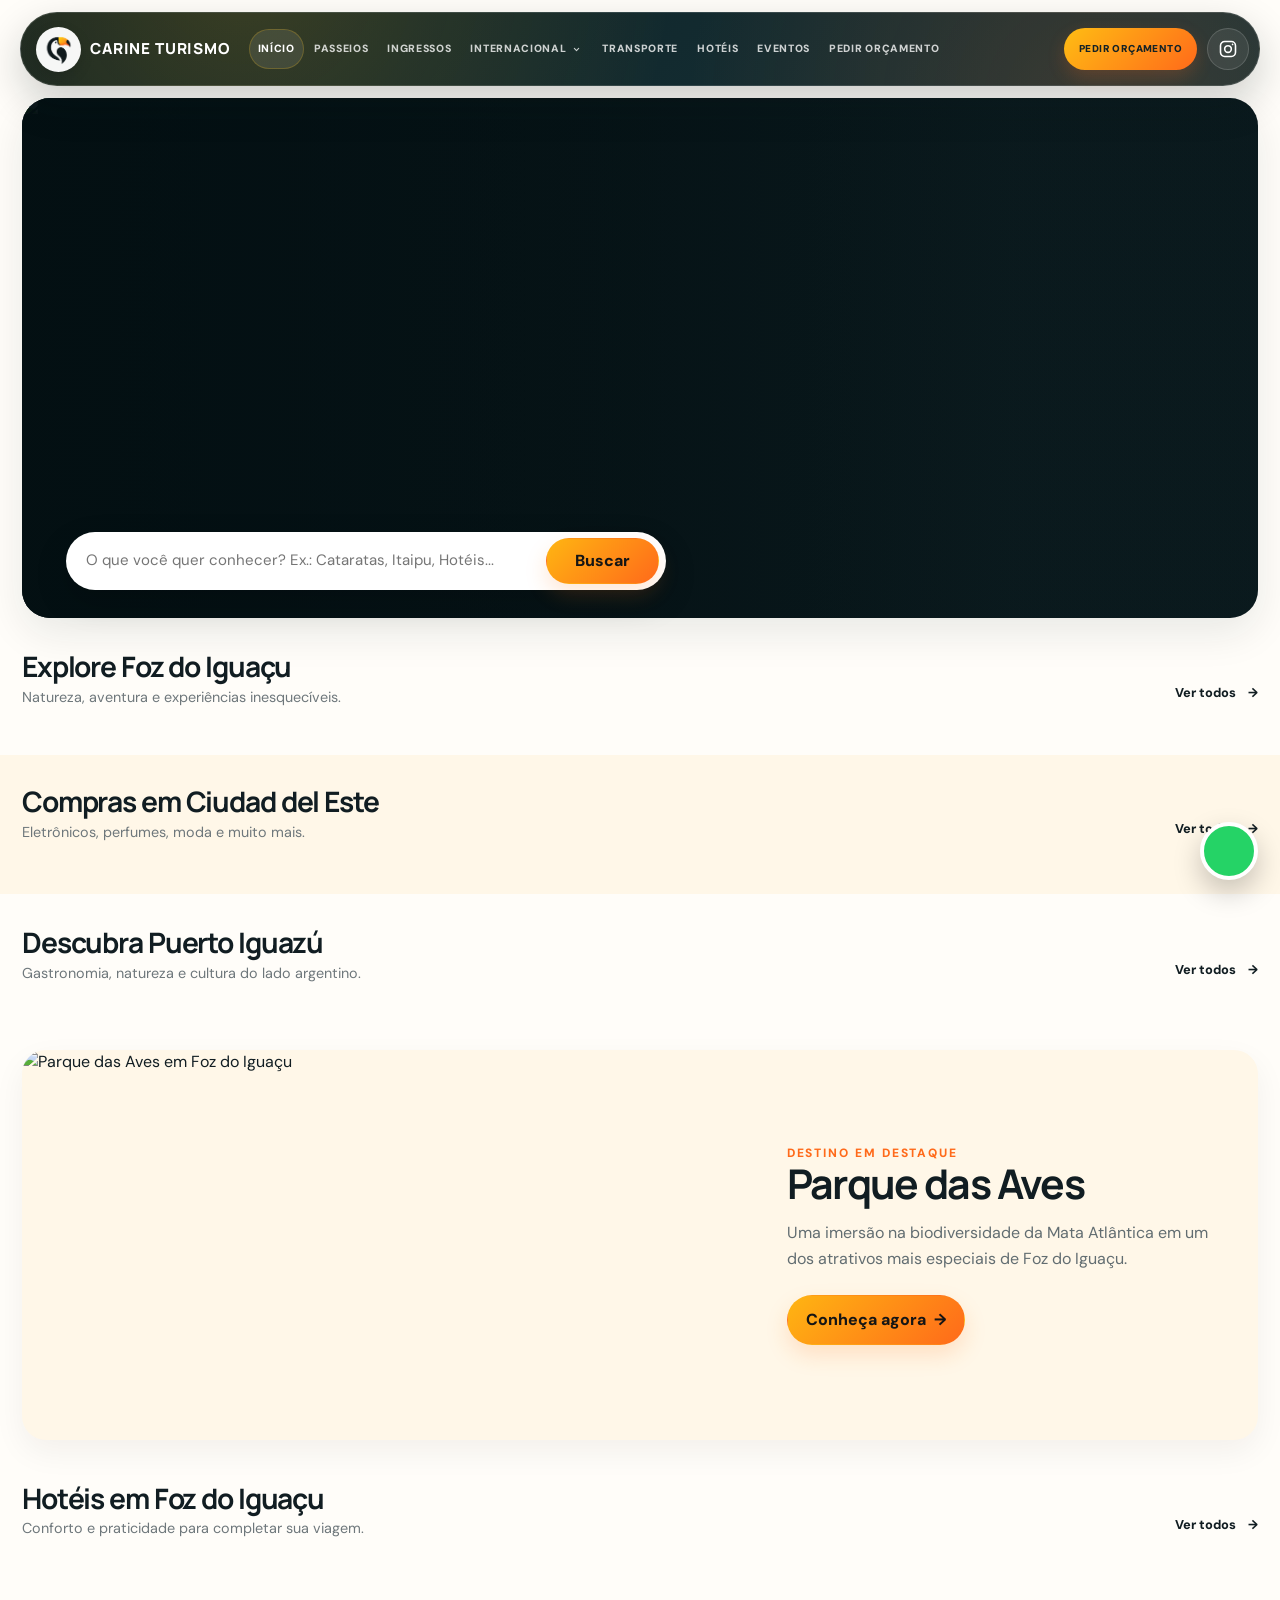
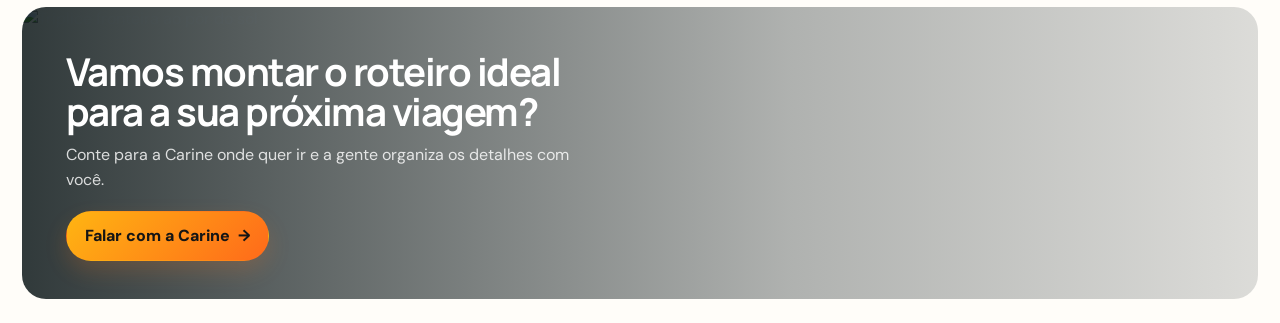
==== commit 39e5df9c: "Forca atualizacao visual do cabecalho" ====
--- a/index.html
+++ b/index.html
@@ -1,4 +1,4 @@
-<!doctype html><html lang="pt-BR"><head><meta charset="utf-8"><meta name="viewport" content="width=device-width,initial-scale=1"><title>Carine Turismo | Foz do Iguaçu e Tríplice Fronteira</title><meta name="description" content="Passeios, transporte turístico e experiências em Foz do Iguaçu, Ciudad del Este e Puerto Iguazú."><link rel="icon" type="image/png" href="assets/logo/favicon-carine.png"><link rel="stylesheet" href="css/style.css"><link rel="stylesheet" href="css/responsive.css"><link rel="stylesheet" href="css/home-clean.css"></head><body class="home-page">
+<!doctype html><html lang="pt-BR"><head><meta charset="utf-8"><meta name="viewport" content="width=device-width,initial-scale=1"><title>Carine Turismo | Foz do Iguaçu e Tríplice Fronteira</title><meta name="description" content="Passeios, transporte turístico e experiências em Foz do Iguaçu, Ciudad del Este e Puerto Iguazú."><link rel="icon" type="image/png" href="assets/logo/favicon-carine.png"><link rel="stylesheet" href="css/style.css?v=20260914-2"><link rel="stylesheet" href="css/responsive.css?v=20260914-2"><link rel="stylesheet" href="css/home-clean.css?v=20260914-3"></head><body class="home-page">
 <header class="site-header"><div class="container nav"><a class="brand" href="/"><img src="assets/logo/tucano.png" alt="Carine Turismo"><span>CARINE TURISMO</span></a><nav class="nav-links"><a class="active" href="/">Início</a><a href="/passeios">Passeios</a><a href="/ingressos">Ingressos</a><a href="/transporte">Transporte</a><a href="/hoteis">Hotéis</a><a href="/eventos">Eventos</a></nav><div class="header-actions"><a class="social-btn" href="https://instagram.com/carine.turimo" target="_blank" rel="noopener" aria-label="Instagram"><svg viewBox="0 0 24 24" aria-hidden="true"><rect x="3" y="3" width="18" height="18" rx="5" fill="none" stroke="currentColor" stroke-width="1.8"/><circle cx="12" cy="12" r="4" fill="none" stroke="currentColor" stroke-width="1.8"/><circle cx="17.5" cy="6.5" r="1" fill="currentColor"/></svg></a><a class="btn btn-primary header-quote" target="_blank" data-wa="Olá! Gostaria de solicitar um orçamento com a Carine Turismo.">Pedir orçamento <span>→</span></a><button class="mobile-toggle" aria-label="Abrir menu"><span></span><span></span><span></span></button></div></div></header>
 <main>
 <section class="home-hero"><div class="hero hero-modern"><div class="hero-slide active"><img src="https://imgcdn.bokun.tools/360afe49-e312-4e1c-b095-ab0873b2661d.jpeg" alt="Cataratas do Iguaçu"><div class="hero-shade"></div><div class="hero-content"><div class="hero-copy"><span class="eyebrow hero-eyebrow">FOZ DO IGUAÇU E REGIÃO</span><h1>Viva experiências que ficam <em>para sempre.</em></h1><p>Passeios, ingressos, transporte e roteiros completos com a Carine Turismo.</p></div><div class="hero-location"><div><b>Cataratas do Iguaçu</b><small>Foz do Iguaçu · Brasil</small></div></div></div></div></div><div class="hero-search"><div class="search-shell"><input id="home-search" placeholder="O que você quer conhecer? Ex.: Cataratas, Itaipu, Hotéis..."><button id="home-search-btn" class="btn btn-primary">Buscar</button></div></div></section>
--- a/css/home-clean.css
+++ b/css/home-clean.css
@@ -1,51 +1,46 @@
-/* Home limpa: menos ícones, mais respiro e uma seção editorial em destaque */
-.home-page .benefits{display:none}
-.home-page .destination-flag{display:none!important}
+/* Home minimalista Carine Turismo */
+.home-page{background:#fffdf9}
+.home-page .site-header{background:transparent;backdrop-filter:none}
+.home-page .nav{background:#fff7e8;border-color:#f0e1ca;box-shadow:0 8px 28px rgba(38,30,20,.07)}
+.home-page .benefits,.home-page .destination-flag,.home-page .destination-card-go,.home-page .carousel-arrow{display:none!important}
+.home-page .home-hero{margin-top:12px}
+.home-page .hero-modern{height:520px;border-radius:28px}
+.home-page .hero-content{padding:58px 44px 92px}
+.home-page .hero-copy{max-width:590px}
+.home-page .hero-copy h1{font-size:clamp(2.7rem,4.5vw,4.65rem)}
+.home-page .hero-copy p{font-size:1rem;max-width:500px}
+.home-page .hero-search{left:44px;bottom:28px;width:min(600px,calc(100% - 88px))}
+.home-page .hero-location{right:26px;bottom:25px}
+.home-page .destination-section{padding:34px 0 8px}
+.home-page .destination-section.alt-section{margin-top:20px;padding:32px 0;background:#fff7e8}
+.home-page .destination-section .container{padding:0;border:0;border-radius:0;background:transparent;box-shadow:none}
+.home-page .destination-head{margin-bottom:14px;align-items:flex-end}
 .home-page .destination-head>div{display:block}
-.home-page .destination-head{margin-bottom:14px}
-.home-page .destination-head h2{font-size:clamp(1.45rem,2.2vw,2rem)}
-.home-page .destination-head p{font-size:.9rem;max-width:620px}
-.home-page .destination-section{padding:28px 0 4px}
-.home-page .destination-section .container{padding:22px 22px 20px;border:1px solid #eee4d8;border-radius:26px;background:#fffdf9;box-shadow:0 10px 26px rgba(34,28,20,.035)}
-.home-page .destination-carousel{gap:14px}
-.home-page .destination-card{flex-basis:250px;height:205px;border-radius:18px;box-shadow:none;border:1px solid rgba(17,29,34,.05)}
-.home-page .destination-card-go{display:none!important}
-.home-page .destination-card-copy{right:13px;bottom:13px}
-.home-page .destination-card-copy b{font-size:.96rem}
-.home-page .destination-card-copy small{margin-top:5px;font-size:.7rem}
-.home-page .carousel-arrow{width:36px;height:36px;font-size:1.45rem;box-shadow:0 6px 18px rgba(0,0,0,.07)}
-.home-page .see-all{padding:9px 15px}
-
-.popular-destination{padding:34px 0 10px}
-.popular-card{display:grid;grid-template-columns:minmax(0,1.15fr) minmax(360px,.85fr);min-height:430px;border:1px solid #eee2d4;border-radius:30px;background:#fff7e8;overflow:hidden;box-shadow:0 16px 40px rgba(32,26,18,.055)}
-.popular-media{min-height:430px;overflow:hidden}
-.popular-media img{width:100%;height:100%;object-fit:cover;transition:transform .6s cubic-bezier(.2,.8,.2,1)}
-.popular-card:hover .popular-media img{transform:scale(1.025)}
-.popular-copy{padding:56px 54px;display:flex;flex-direction:column;align-items:flex-start;justify-content:center}
-.popular-copy .eyebrow{margin-bottom:12px}
-.popular-copy h2{font-size:clamp(2rem,3.6vw,3.4rem);max-width:520px}
-.popular-copy p{margin:18px 0 26px;max-width:520px;color:#616b6f;font-size:1rem;line-height:1.7}
-.popular-copy .btn{padding-inline:22px}
-
+.home-page .destination-head h2{font-size:clamp(1.45rem,2.2vw,1.9rem)}
+.home-page .destination-head p{margin-top:4px;font-size:.9rem}
+.home-page .see-all{border:0;padding:5px 0;border-radius:0;background:none;font-size:.8rem;color:var(--ink)}
+.home-page .see-all:hover{background:none;color:var(--orange);transform:none}
+.home-page .destination-carousel{gap:14px;overflow-x:auto;scrollbar-width:none;scroll-snap-type:none;scroll-behavior:auto;cursor:grab;user-select:none;-webkit-user-select:none;touch-action:pan-y;padding:0 0 5px}
+.home-page .destination-carousel::-webkit-scrollbar{display:none}
+.home-page .destination-carousel.dragging{cursor:grabbing}
+.home-page .destination-card{flex:0 0 clamp(270px,29vw,365px);height:235px;border-radius:16px;border:0;box-shadow:none;scroll-snap-align:none}
+.home-page .destination-card img{pointer-events:none;-webkit-user-drag:none}
+.home-page .destination-card-copy{left:15px;right:15px;bottom:14px}
+.home-page .destination-card-copy b{font-size:1rem}
+.home-page .destination-card-copy small{display:none}
+.popular-destination{padding:38px 0 10px}
+.popular-card{display:grid;grid-template-columns:1.25fr .9fr;min-height:390px;border:0;border-radius:24px;background:#fff7e8;overflow:hidden;box-shadow:0 12px 32px rgba(32,26,18,.055)}
+.popular-media{min-height:390px;overflow:hidden}
+.popular-media img{width:100%;height:100%;object-fit:cover;transition:transform .6s ease}
+.popular-card:hover .popular-media img{transform:scale(1.02)}
+.popular-copy{padding:44px 46px;display:flex;flex-direction:column;justify-content:center;align-items:flex-start}
+.popular-copy h2{font-size:clamp(2rem,3.2vw,3rem)}
+.popular-copy p{margin:14px 0 22px;color:#626d71;line-height:1.65;max-width:470px}
+.home-page .story-section{padding:40px 0 24px}
+.home-page .story-card{min-height:245px;border-radius:24px}
+.home-page .story-copy{max-width:620px;padding:38px 44px}
+.home-page .story-copy h2{font-size:clamp(1.8rem,3vw,2.5rem)}
+.home-page .story-copy p{margin:10px 0 18px}
 .home-page .story-card blockquote{display:none}
-.home-page .story-copy{max-width:620px}
-
-@media(max-width:900px){
-  .popular-card{grid-template-columns:1fr;min-height:0}
-  .popular-media{min-height:330px}
-  .popular-copy{padding:36px 28px}
-  .home-page .destination-section .container{padding:18px}
-}
-@media(max-width:680px){
-  .popular-destination{padding-top:26px}
-  .popular-card{border-radius:24px}
-  .popular-media{min-height:270px}
-  .popular-copy{padding:28px 22px 30px}
-  .popular-copy h2{font-size:2rem}
-  .popular-copy p{font-size:.94rem}
-  .home-page .destination-head{align-items:flex-end}
-  .home-page .destination-head h2{font-size:1.35rem}
-  .home-page .destination-head p{font-size:.82rem}
-  .home-page .destination-card{flex-basis:78vw;max-width:300px;height:220px}
-  .home-page .carousel-arrow{display:none}
-}
+@media(max-width:900px){.popular-card{grid-template-columns:1fr}.popular-media{min-height:330px}.popular-copy{padding:34px 28px}.home-page .hero-location{display:none}.home-page .destination-card{flex-basis:42vw;min-width:280px}}
+@media(max-width:680px){.home-page .hero-modern{height:490px;border-radius:24px}.home-page .hero-content{padding:40px 22px 105px;align-items:flex-end}.home-page .hero-copy h1{font-size:2.55rem}.home-page .hero-search{left:18px;right:18px;bottom:18px;width:auto}.home-page .destination-section{padding-top:30px}.home-page .destination-section.alt-section{margin-top:16px;padding:28px 0}.home-page .destination-head h2{font-size:1.35rem}.home-page .destination-head p{font-size:.82rem}.home-page .see-all{font-size:.74rem}.home-page .destination-card{flex:0 0 78vw;min-width:0;max-width:320px;height:220px}.popular-destination{padding-top:30px}.popular-card{border-radius:22px}.popular-media{min-height:265px}.popular-copy{padding:27px 22px 30px}.popular-copy h2{font-size:2rem}.home-page .story-copy{padding:30px 24px}}
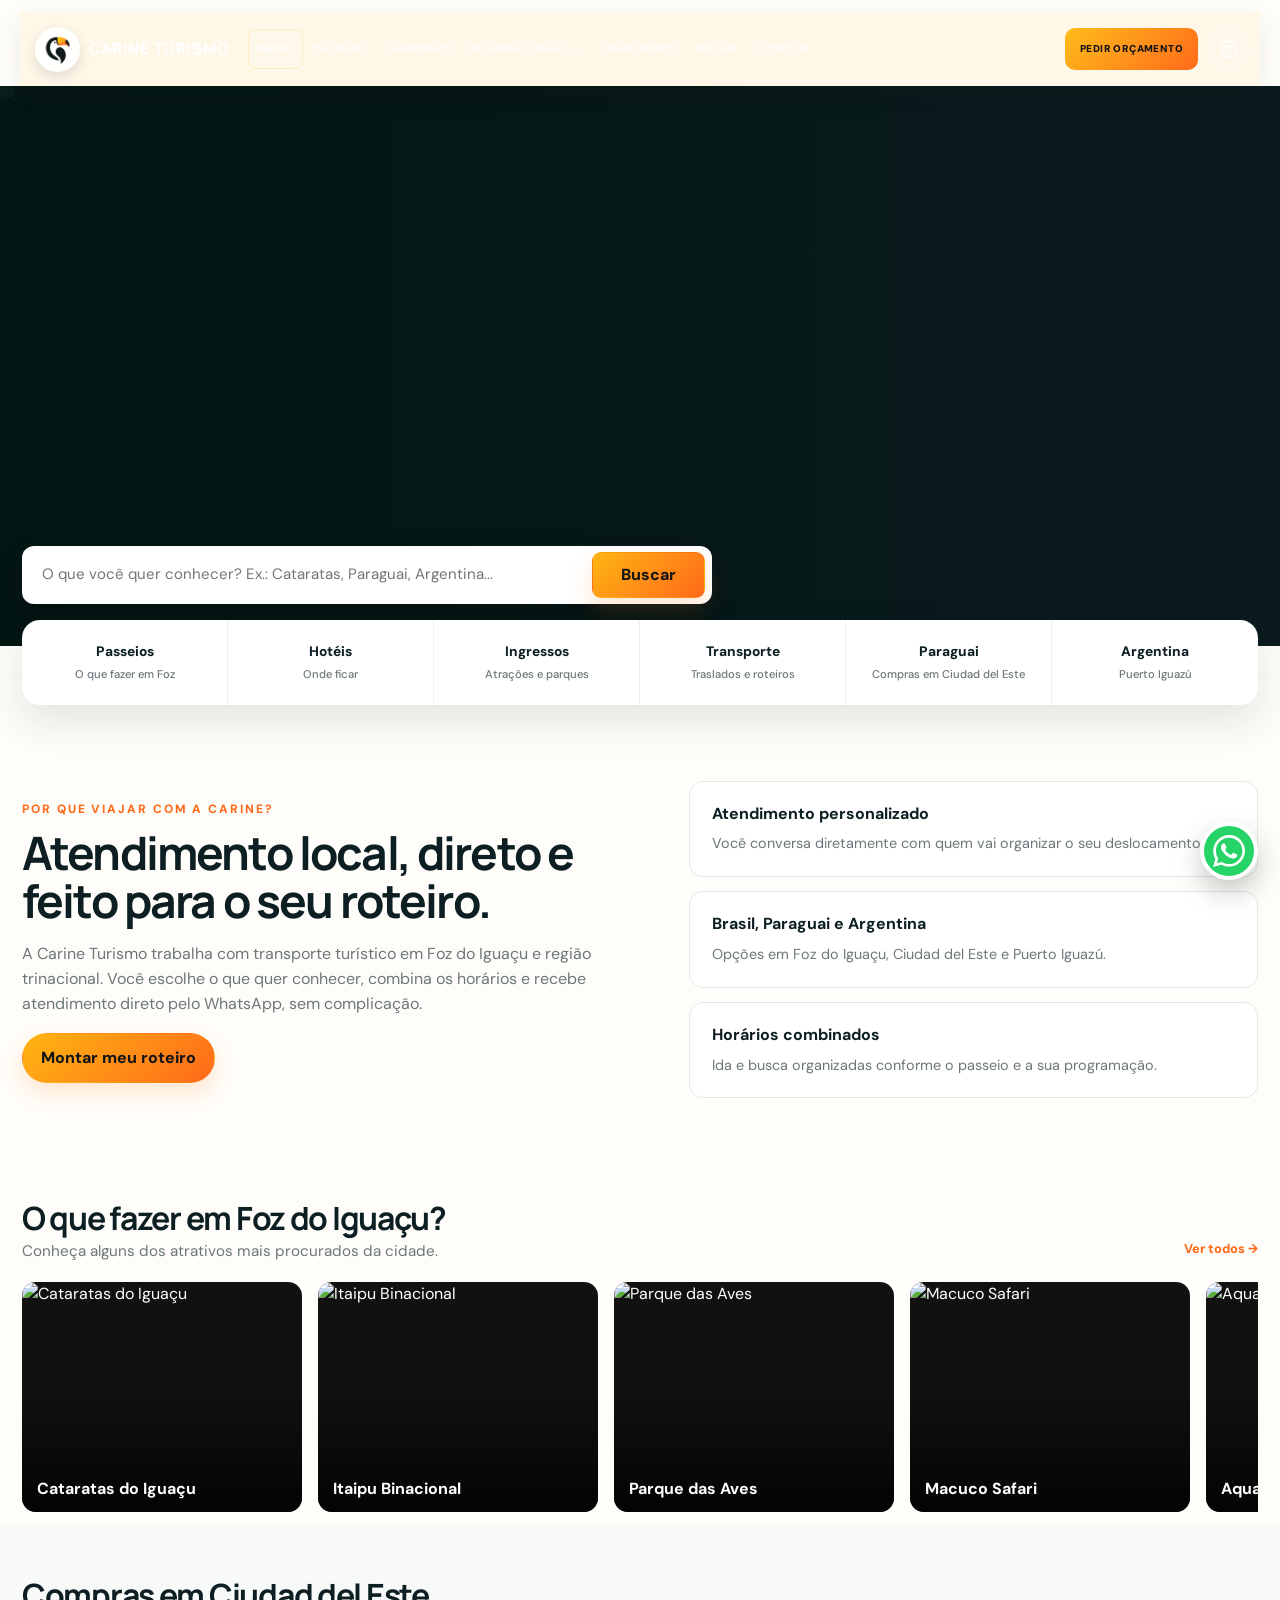
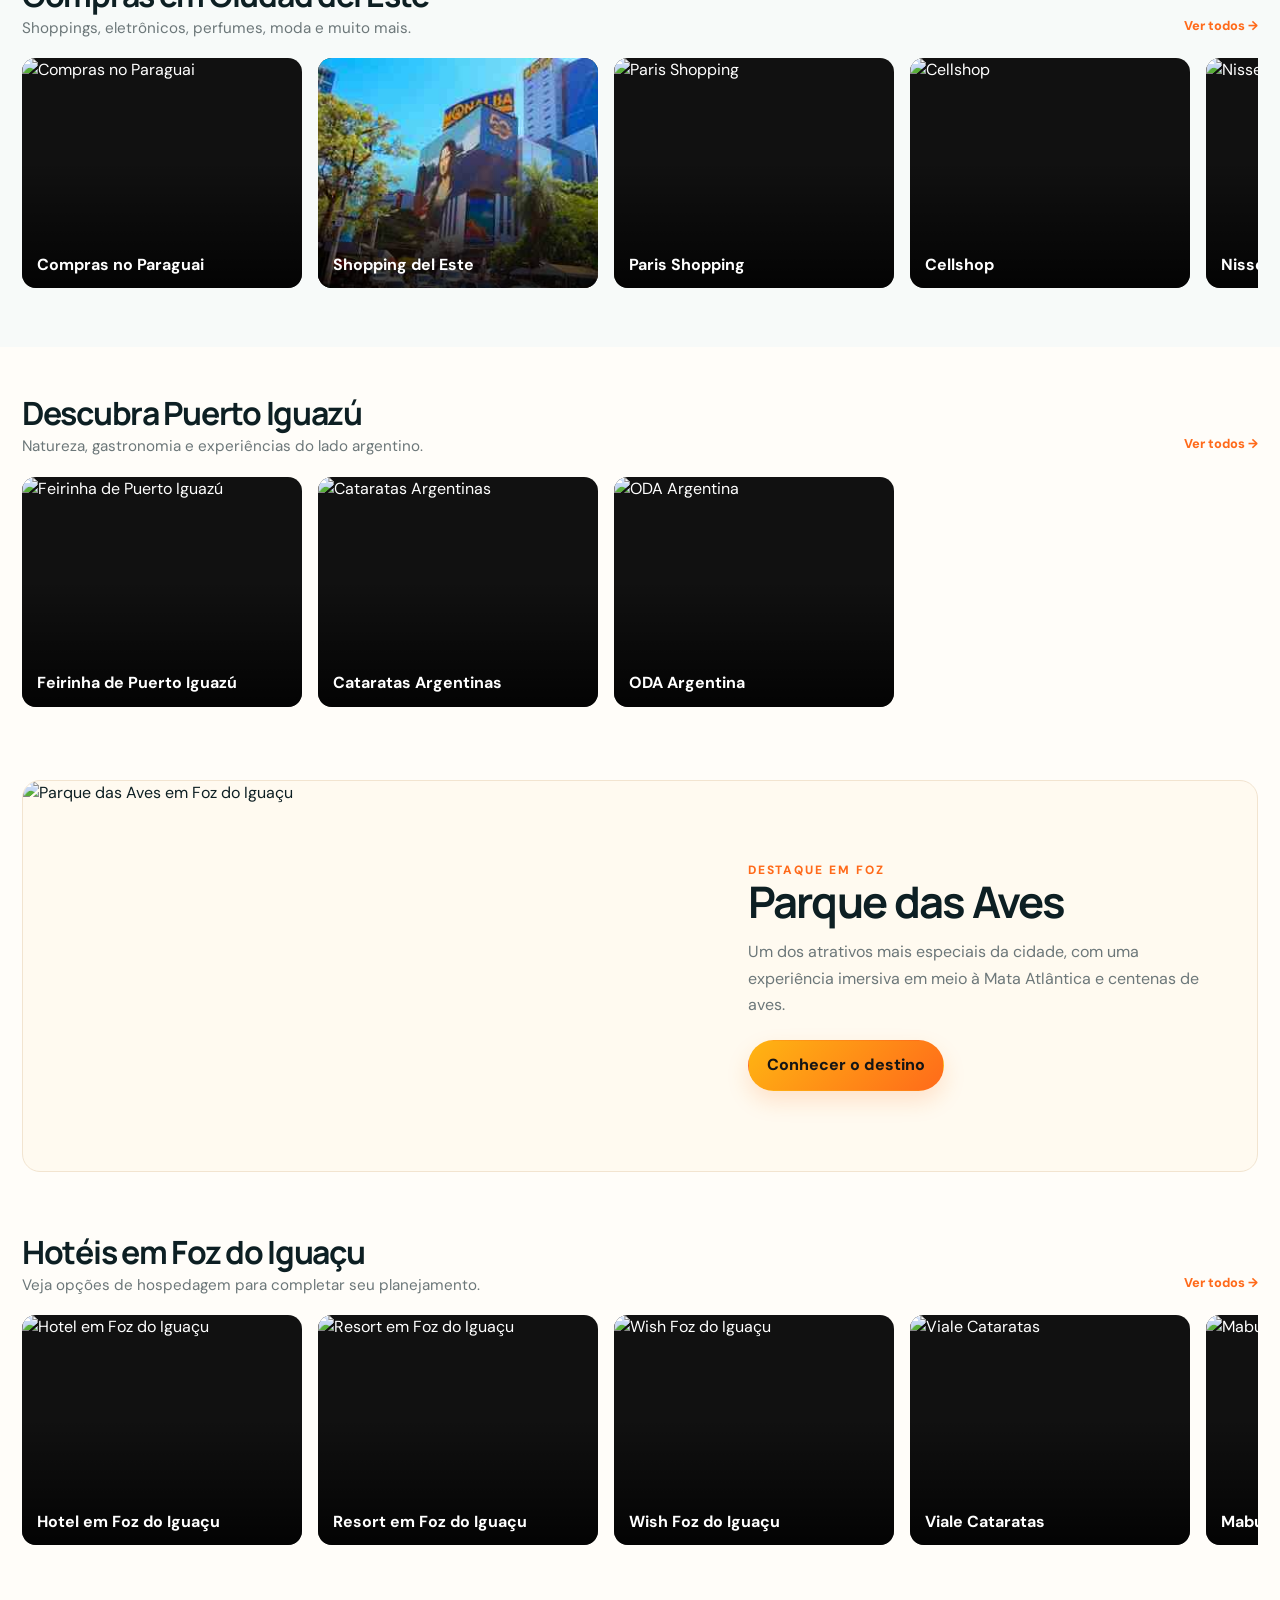
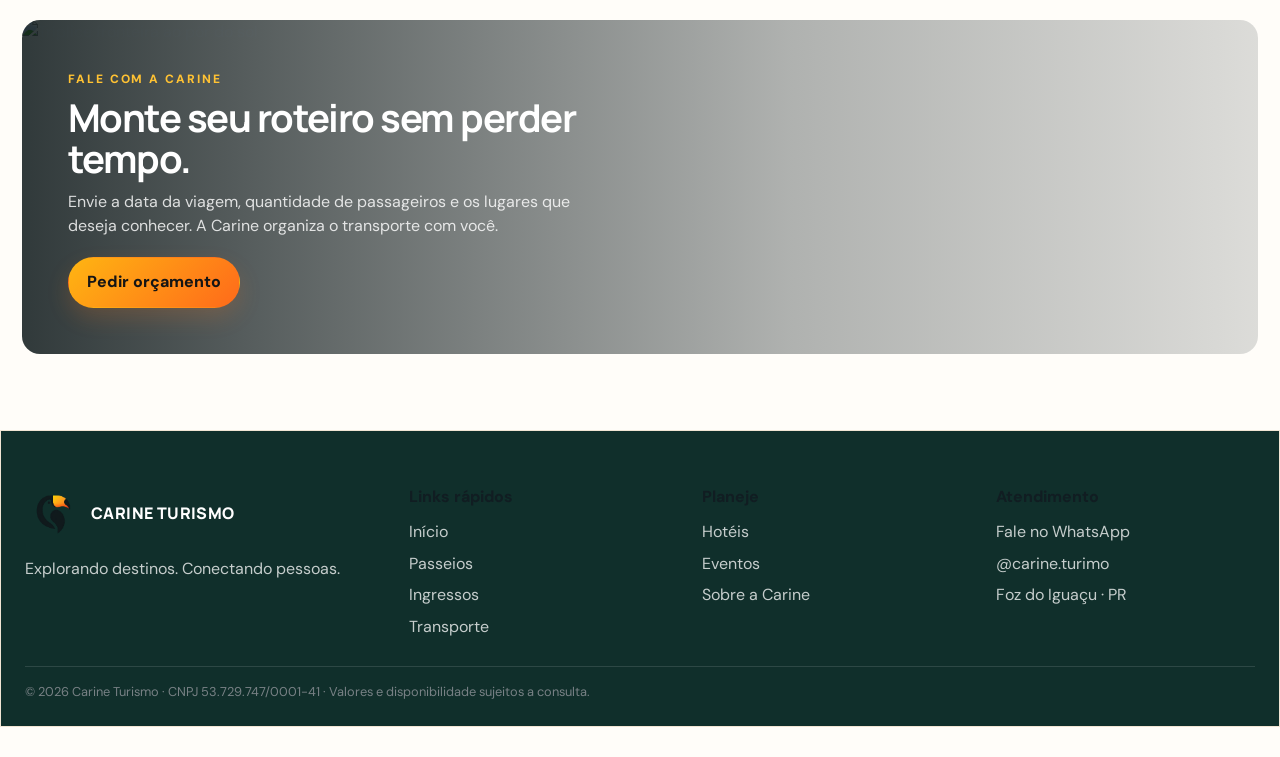
==== commit 21e46987: "Reestrutura home no estilo de portal turístico local" ====
--- a/index.html
+++ b/index.html
@@ -1,11 +1,14 @@
-<!doctype html><html lang="pt-BR"><head><meta charset="utf-8"><meta name="viewport" content="width=device-width,initial-scale=1"><title>Carine Turismo | Foz do Iguaçu e Tríplice Fronteira</title><meta name="description" content="Passeios, transporte turístico e experiências em Foz do Iguaçu, Ciudad del Este e Puerto Iguazú."><link rel="icon" type="image/png" href="assets/logo/favicon-carine.png"><link rel="stylesheet" href="css/style.css?v=20260914-2"><link rel="stylesheet" href="css/responsive.css?v=20260914-2"><link rel="stylesheet" href="css/home-clean.css?v=20260914-3"></head><body class="home-page">
-<header class="site-header"><div class="container nav"><a class="brand" href="/"><img src="assets/logo/tucano.png" alt="Carine Turismo"><span>CARINE TURISMO</span></a><nav class="nav-links"><a class="active" href="/">Início</a><a href="/passeios">Passeios</a><a href="/ingressos">Ingressos</a><a href="/transporte">Transporte</a><a href="/hoteis">Hotéis</a><a href="/eventos">Eventos</a></nav><div class="header-actions"><a class="social-btn" href="https://instagram.com/carine.turimo" target="_blank" rel="noopener" aria-label="Instagram"><svg viewBox="0 0 24 24" aria-hidden="true"><rect x="3" y="3" width="18" height="18" rx="5" fill="none" stroke="currentColor" stroke-width="1.8"/><circle cx="12" cy="12" r="4" fill="none" stroke="currentColor" stroke-width="1.8"/><circle cx="17.5" cy="6.5" r="1" fill="currentColor"/></svg></a><a class="btn btn-primary header-quote" target="_blank" data-wa="Olá! Gostaria de solicitar um orçamento com a Carine Turismo.">Pedir orçamento <span>→</span></a><button class="mobile-toggle" aria-label="Abrir menu"><span></span><span></span><span></span></button></div></div></header>
+<!doctype html><html lang="pt-BR"><head><meta charset="utf-8"><meta name="viewport" content="width=device-width,initial-scale=1"><title>Carine Turismo | Foz do Iguaçu e Tríplice Fronteira</title><meta name="description" content="Passeios, transporte turístico e experiências em Foz do Iguaçu, Ciudad del Este e Puerto Iguazú."><link rel="icon" type="image/png" href="assets/logo/favicon-carine.png"><link rel="stylesheet" href="css/style.css?v=20260914-2"><link rel="stylesheet" href="css/responsive.css?v=20260914-2"><link rel="stylesheet" href="css/home-clean.css?v=20260914-3"><link rel="stylesheet" href="css/loumar-inspired.css?v=20260914-1"></head><body class="home-page">
+<div class="topbar"><div class="container"><span>Reservas e dúvidas: (45) 99146-9037</span><a target="_blank" href="https://wa.me/5545991469037">WhatsApp</a><a target="_blank" href="https://instagram.com/carine.turimo">Instagram @carine.turimo</a></div></div>
+<header class="site-header"><div class="container nav"><a class="brand" href="/"><img src="assets/logo/tucano.png" alt="Carine Turismo"><span>CARINE TURISMO</span></a><nav class="nav-links"><a class="active" href="/">Início</a><a href="/passeios">Passeios</a><a href="/ingressos">Ingressos</a><a href="/transporte">Transporte</a><a href="/hoteis">Hotéis</a><a href="/eventos">Eventos</a></nav><div class="header-actions"><a class="social-btn" href="https://instagram.com/carine.turimo" target="_blank" rel="noopener" aria-label="Instagram"><svg viewBox="0 0 24 24" aria-hidden="true"><rect x="3" y="3" width="18" height="18" rx="5" fill="none" stroke="currentColor" stroke-width="1.8"/><circle cx="12" cy="12" r="4" fill="none" stroke="currentColor" stroke-width="1.8"/><circle cx="17.5" cy="6.5" r="1" fill="currentColor"/></svg></a><a class="btn btn-primary header-quote" target="_blank" data-wa="Olá! Gostaria de solicitar um orçamento com a Carine Turismo.">Pedir orçamento</a><button class="mobile-toggle" aria-label="Abrir menu"><span></span><span></span><span></span></button></div></div></header>
 <main>
-<section class="home-hero"><div class="hero hero-modern"><div class="hero-slide active"><img src="https://imgcdn.bokun.tools/360afe49-e312-4e1c-b095-ab0873b2661d.jpeg" alt="Cataratas do Iguaçu"><div class="hero-shade"></div><div class="hero-content"><div class="hero-copy"><span class="eyebrow hero-eyebrow">FOZ DO IGUAÇU E REGIÃO</span><h1>Viva experiências que ficam <em>para sempre.</em></h1><p>Passeios, ingressos, transporte e roteiros completos com a Carine Turismo.</p></div><div class="hero-location"><div><b>Cataratas do Iguaçu</b><small>Foz do Iguaçu · Brasil</small></div></div></div></div></div><div class="hero-search"><div class="search-shell"><input id="home-search" placeholder="O que você quer conhecer? Ex.: Cataratas, Itaipu, Hotéis..."><button id="home-search-btn" class="btn btn-primary">Buscar</button></div></div></section>
-<section class="destination-section first-destination"><div class="container"><div class="destination-head"><div><h2>Explore Foz do Iguaçu</h2><p>Natureza, aventura e experiências inesquecíveis.</p></div><a href="/passeios?categoria=Foz%20do%20Igua%C3%A7u" class="see-all">Ver todos <span>→</span></a></div><div class="destination-carousel" id="carousel-foz" data-carousel></div></div></section>
-<section class="destination-section alt-section"><div class="container"><div class="destination-head"><div><h2>Compras em Ciudad del Este</h2><p>Eletrônicos, perfumes, moda e muito mais.</p></div><a href="/passeios?categoria=Paraguai" class="see-all">Ver todos <span>→</span></a></div><div class="destination-carousel" id="carousel-cde" data-carousel></div></div></section>
-<section class="destination-section"><div class="container"><div class="destination-head"><div><h2>Descubra Puerto Iguazú</h2><p>Gastronomia, natureza e cultura do lado argentino.</p></div><a href="/passeios?categoria=Argentina" class="see-all">Ver todos <span>→</span></a></div><div class="destination-carousel" id="carousel-iguazu" data-carousel></div></div></section>
-<section class="popular-destination"><div class="container"><div class="popular-card"><div class="popular-media"><img src="https://www.tangol.com/Blog/Fotos/parque-das-aves-birds-park-at-exuberant-iguazu-forest_0_201805231437130-resized.webp" alt="Parque das Aves em Foz do Iguaçu"></div><div class="popular-copy"><span class="eyebrow">DESTINO EM DESTAQUE</span><h2>Parque das Aves</h2><p>Uma imersão na biodiversidade da Mata Atlântica em um dos atrativos mais especiais de Foz do Iguaçu.</p><a class="btn btn-primary" href="/detalhes?tipo=passeio&id=parque-das-aves">Conheça agora <span>→</span></a></div></div></div></section>
-<section class="destination-section"><div class="container"><div class="destination-head"><div><h2>Hotéis em Foz do Iguaçu</h2><p>Conforto e praticidade para completar sua viagem.</p></div><a href="/hoteis" class="see-all">Ver todos <span>→</span></a></div><div class="destination-carousel" id="carousel-hoteis" data-carousel></div></div></section>
-<section class="story-section" id="sobre"><div class="container"><div class="story-card"><img src="https://www.hoteldelreyfoz.com.br/wp-content/uploads/2023/03/tricplice-fronteira.jpg" alt="Tríplice fronteira ao pôr do sol"><div class="story-overlay"></div><div class="story-copy"><h2>Vamos montar o roteiro ideal para a sua próxima viagem?</h2><p>Conte para a Carine onde quer ir e a gente organiza os detalhes com você.</p><a class="btn btn-primary" target="_blank" data-wa="Olá! Gostaria de montar meu roteiro com a Carine Turismo.">Falar com a Carine <span>→</span></a></div></div></div></section>
+<section class="home-hero"><div class="hero hero-modern"><div class="hero-slide active"><img src="https://imgcdn.bokun.tools/360afe49-e312-4e1c-b095-ab0873b2661d.jpeg" alt="Cataratas do Iguaçu"><div class="hero-shade"></div><div class="hero-content"><div class="hero-copy"><span class="eyebrow hero-eyebrow">FOZ DO IGUAÇU E REGIÃO</span><h1>Conheça o melhor da tríplice fronteira.</h1><p>Passeios, transporte, ingressos e roteiros personalizados com atendimento direto da Carine Turismo.</p></div><div class="hero-location"><div><b>Cataratas do Iguaçu</b><small>Foz do Iguaçu · Brasil</small></div></div></div></div></div><div class="hero-search"><div class="search-shell"><input id="home-search" placeholder="O que você quer conhecer? Ex.: Cataratas, Paraguai, Argentina..."><button id="home-search-btn" class="btn btn-primary">Buscar</button></div></div></section>
+<section class="quick-links"><div class="container"><a class="quick-link" href="/passeios">Passeios<small>O que fazer em Foz</small></a><a class="quick-link" href="/hoteis">Hotéis<small>Onde ficar</small></a><a class="quick-link" href="/ingressos">Ingressos<small>Atrações e parques</small></a><a class="quick-link" href="/transporte">Transporte<small>Traslados e roteiros</small></a><a class="quick-link" href="/passeios?categoria=Paraguai">Paraguai<small>Compras em Ciudad del Este</small></a><a class="quick-link" href="/passeios?categoria=Argentina">Argentina<small>Puerto Iguazú</small></a></div></section>
+<section class="why-carine"><div class="container why-grid"><div class="why-copy"><span class="eyebrow">POR QUE VIAJAR COM A CARINE?</span><h2>Atendimento local, direto e feito para o seu roteiro.</h2><p>A Carine Turismo trabalha com transporte turístico em Foz do Iguaçu e região trinacional. Você escolhe o que quer conhecer, combina os horários e recebe atendimento direto pelo WhatsApp, sem complicação.</p><a class="btn btn-primary" target="_blank" data-wa="Olá! Gostaria de montar um roteiro com a Carine Turismo.">Montar meu roteiro</a></div><div class="why-points"><div class="why-point"><b>Atendimento personalizado</b><span>Você conversa diretamente com quem vai organizar o seu deslocamento.</span></div><div class="why-point"><b>Brasil, Paraguai e Argentina</b><span>Opções em Foz do Iguaçu, Ciudad del Este e Puerto Iguazú.</span></div><div class="why-point"><b>Horários combinados</b><span>Ida e busca organizadas conforme o passeio e a sua programação.</span></div></div></div></section>
+<section class="destination-section first-destination"><div class="container"><div class="destination-head"><div><h2>O que fazer em Foz do Iguaçu?</h2><p>Conheça alguns dos atrativos mais procurados da cidade.</p></div><a href="/passeios?categoria=Foz%20do%20Igua%C3%A7u" class="see-all">Ver todos →</a></div><div class="destination-carousel" id="carousel-foz" data-carousel></div></div></section>
+<section class="destination-section alt-section"><div class="container"><div class="destination-head"><div><h2>Compras em Ciudad del Este</h2><p>Shoppings, eletrônicos, perfumes, moda e muito mais.</p></div><a href="/passeios?categoria=Paraguai" class="see-all">Ver todos →</a></div><div class="destination-carousel" id="carousel-cde" data-carousel></div></div></section>
+<section class="destination-section"><div class="container"><div class="destination-head"><div><h2>Descubra Puerto Iguazú</h2><p>Natureza, gastronomia e experiências do lado argentino.</p></div><a href="/passeios?categoria=Argentina" class="see-all">Ver todos →</a></div><div class="destination-carousel" id="carousel-iguazu" data-carousel></div></div></section>
+<section class="popular-destination"><div class="container"><div class="popular-card"><div class="popular-media"><img src="https://www.tangol.com/Blog/Fotos/parque-das-aves-birds-park-at-exuberant-iguazu-forest_0_201805231437130-resized.webp" alt="Parque das Aves em Foz do Iguaçu"></div><div class="popular-copy"><span class="eyebrow">DESTAQUE EM FOZ</span><h2>Parque das Aves</h2><p>Um dos atrativos mais especiais da cidade, com uma experiência imersiva em meio à Mata Atlântica e centenas de aves.</p><a class="btn btn-primary" href="/detalhes?tipo=passeio&id=parque-das-aves">Conhecer o destino</a></div></div></div></section>
+<section class="destination-section"><div class="container"><div class="destination-head"><div><h2>Hotéis em Foz do Iguaçu</h2><p>Veja opções de hospedagem para completar seu planejamento.</p></div><a href="/hoteis" class="see-all">Ver todos →</a></div><div class="destination-carousel" id="carousel-hoteis" data-carousel></div></div></section>
+<section class="story-section" id="sobre"><div class="container"><div class="story-card"><img src="https://www.hoteldelreyfoz.com.br/wp-content/uploads/2023/03/tricplice-fronteira.jpg" alt="Tríplice fronteira ao pôr do sol"><div class="story-overlay"></div><div class="story-copy"><span class="eyebrow">FALE COM A CARINE</span><h2>Monte seu roteiro sem perder tempo.</h2><p>Envie a data da viagem, quantidade de passageiros e os lugares que deseja conhecer. A Carine organiza o transporte com você.</p><a class="btn btn-primary" target="_blank" data-wa="Olá! Gostaria de montar meu roteiro com a Carine Turismo.">Pedir orçamento</a></div></div></div></section>
 </main><footer data-footer></footer><a class="whatsapp-float" target="_blank" data-wa="Olá! Gostaria de falar com a Carine Turismo." aria-label="WhatsApp"></a><script src="data/catalogo.js"></script><script src="js/data-loader.js"></script><script src="js/app.js"></script><script src="js/home-clean.js"></script></body></html>
--- a/css/home-clean.css
+++ b/css/home-clean.css
@@ -1,7 +1,8 @@
 /* Home minimalista Carine Turismo */
 .home-page{background:#fffdf9}
-.home-page .site-header{background:transparent;backdrop-filter:none}
-.home-page .nav{background:#fff7e8;border-color:#f0e1ca;box-shadow:0 8px 28px rgba(38,30,20,.07)}
+.home-page .site-header{background:transparent!important;backdrop-filter:none!important}
+.home-page .site-header .nav,.home-page .nav{background:#fff7e8!important;background-image:none!important;border-color:#f0e1ca!important;color:#111d22!important;box-shadow:0 8px 28px rgba(38,30,20,.07)!important}
+.home-page .brand span{color:#111d22!important}.home-page .nav-links a{color:#111d22!important}.home-page .nav-links a:hover,.home-page .nav-links a.active{background:#ffeecf!important;color:#111d22!important}.home-page .social-btn{background:#fff!important;color:#111d22!important;border-color:#e6d8c2!important}.home-page .mobile-toggle{background:#fff!important;border-color:#e6d8c2!important}.home-page .mobile-toggle span{background:#111d22!important}
 .home-page .benefits,.home-page .destination-flag,.home-page .destination-card-go,.home-page .carousel-arrow{display:none!important}
 .home-page .home-hero{margin-top:12px}
 .home-page .hero-modern{height:520px;border-radius:28px}
--- a/css/loumar-inspired.css
+++ b/css/loumar-inspired.css
@@ -0,0 +1,14 @@
+/* Tema Carine Turismo inspirado em portais de turismo locais: claro, direto e editorial */
+:root{--ct-ink:#142326;--ct-green:#173f3a;--ct-orange:#ff7417;--ct-yellow:#ffbd1b;--ct-cream:#fff7e8;--ct-soft:#f6f8f7;--ct-line:#e6e9e7;--ct-muted:#6c7779}
+body{background:#fff;color:var(--ct-ink)}
+.topbar{display:block!important;background:#102f2b;color:#fff;font-size:.78rem}.topbar .container{display:flex;justify-content:flex-end;gap:24px;padding:7px 0}.topbar a{color:#fff;opacity:.9}
+.site-header{position:sticky;top:0;z-index:100;background:#fff!important;background-image:none!important;padding:0!important;border-bottom:1px solid #edf0ef;box-shadow:0 8px 24px rgba(19,38,36,.05);backdrop-filter:none!important}.site-header .nav{min-height:76px!important;border:0!important;border-radius:0!important;background:#fff!important;background-image:none!important;box-shadow:none!important;padding:8px 0!important}.site-header .brand span{color:var(--ct-ink)!important}.site-header .nav-links a{color:#37484a!important;border-radius:8px!important;font-size:.82rem!important}.site-header .nav-links a:hover,.site-header .nav-links a.active{background:#fff2df!important;color:var(--ct-orange)!important}.site-header .social-btn{background:#fff;border-color:#dfe6e3;color:var(--ct-ink)}.site-header .header-quote,.site-header>.container>.btn-primary{background:linear-gradient(135deg,var(--ct-yellow),var(--ct-orange))!important;color:#151515!important;border-radius:10px!important;box-shadow:none!important}
+.home-page .home-hero{width:100%;margin:0;position:relative}.home-page .hero-modern{height:560px;border-radius:0!important;box-shadow:none!important}.home-page .hero-slide:before,.home-page .hero-shade{background:linear-gradient(90deg,rgba(4,22,20,.82) 0%,rgba(4,22,20,.52) 42%,rgba(4,22,20,.12) 78%)!important}.home-page .hero-content{width:var(--container);margin:auto;padding:70px 0 120px!important;align-items:center}.home-page .hero-copy{max-width:680px}.home-page .hero-copy h1{font-size:clamp(2.65rem,5vw,5rem)!important;max-width:760px}.home-page .hero-copy p{font-size:1.08rem!important;max-width:590px}.home-page .hero-search{left:50%!important;transform:translateX(-50%);bottom:42px!important;width:var(--container)!important;max-width:none!important}.home-page .search-shell{max-width:690px;margin:0;background:#fff;border-radius:12px!important;box-shadow:0 12px 30px rgba(0,0,0,.18)}.home-page .search-shell .btn{border-radius:9px!important}.home-page .hero-location{right:calc((100vw - min(1240px,calc(100vw - 44px)))/2);bottom:42px}
+.quick-links{position:relative;z-index:5;margin-top:-26px}.quick-links .container{background:#fff;border-radius:18px;box-shadow:0 16px 40px rgba(22,43,40,.12);display:grid;grid-template-columns:repeat(6,1fr);overflow:hidden}.quick-link{padding:21px 18px;text-align:center;border-right:1px solid #edf0ef;font-weight:800;font-size:.86rem;transition:.2s}.quick-link:last-child{border-right:0}.quick-link small{display:block;margin-top:4px;color:var(--ct-muted);font-weight:500;font-size:.7rem}.quick-link:hover{background:var(--ct-cream);color:var(--ct-orange)}
+.why-carine{padding:76px 0 54px}.why-grid{display:grid;grid-template-columns:1.05fr 1fr;gap:70px;align-items:center}.why-copy h2{font-size:clamp(2rem,3.6vw,3.4rem);margin-top:8px}.why-copy p{color:var(--ct-muted);font-size:1rem;max-width:650px}.why-points{display:grid;gap:14px}.why-point{padding:20px 22px;border:1px solid var(--ct-line);border-radius:14px;background:#fff}.why-point b{display:block;margin-bottom:5px}.why-point span{color:var(--ct-muted);font-size:.9rem}
+.home-page .destination-section{padding:50px 0 8px!important}.home-page .destination-section.alt-section{margin:0!important;padding:54px 0!important;background:#f7faf9!important}.home-page .destination-section .container{padding:0!important;border:0!important;background:transparent!important;box-shadow:none!important}.home-page .destination-head{margin-bottom:18px!important}.home-page .destination-head h2{font-size:clamp(1.65rem,2.5vw,2.2rem)!important}.home-page .destination-head p{font-size:.95rem!important;color:var(--ct-muted)}.home-page .see-all{color:var(--ct-orange)!important;font-weight:800!important}.home-page .destination-carousel{gap:16px!important;overflow-x:auto!important;cursor:grab!important}.home-page .destination-card{flex:0 0 280px!important;height:230px!important;border-radius:14px!important;box-shadow:none!important}.home-page .destination-card:after{background:linear-gradient(180deg,transparent 45%,rgba(0,0,0,.8) 100%)!important}.home-page .destination-card-copy b{font-size:1rem!important}.home-page .destination-card-copy small{display:none!important}
+.popular-destination{padding:60px 0 14px!important}.popular-card{grid-template-columns:1.1fr .9fr!important;min-height:390px!important;border-radius:18px!important;background:var(--ct-cream)!important;box-shadow:none!important;border:1px solid #f2e4d0!important}.popular-copy{padding:46px!important}.popular-copy h2{font-size:clamp(2rem,3.4vw,3rem)!important}.popular-copy p{color:var(--ct-muted)!important}
+.home-page .story-section{padding:62px 0 46px!important}.home-page .story-card{border-radius:18px!important;min-height:300px!important}.home-page .story-copy{padding:46px!important}.home-page .story-copy h2{font-size:clamp(2rem,3vw,2.8rem)!important}
+.footer{margin-top:30px!important;border-radius:0!important;width:100%!important;background:#102f2b!important;padding:54px max(24px,calc((100vw - min(1240px,calc(100vw - 44px)))/2)) 24px!important}.footer .brand span{color:#fff!important}.footer p,.footer a,.footer span{color:rgba(255,255,255,.76)!important}.footer a:hover{color:#ffb54d!important}.footer-bottom{border-color:rgba(255,255,255,.12)!important}
+@media(max-width:930px){.quick-links .container{grid-template-columns:repeat(3,1fr)}.why-grid{grid-template-columns:1fr;gap:34px}.site-header .nav{padding:7px 0!important}.home-page .hero-content{padding-left:24px!important;padding-right:24px!important}.home-page .hero-search{width:calc(100% - 40px)!important}.home-page .hero-location{display:none}}
+@media(max-width:680px){.topbar{display:none!important}.quick-links{margin-top:-18px}.quick-links .container{grid-template-columns:repeat(2,1fr);border-radius:14px}.quick-link{padding:16px 10px}.home-page .hero-modern{height:500px}.home-page .hero-content{padding-top:46px!important;padding-bottom:120px!important}.why-carine{padding:52px 0 30px}.home-page .destination-card{flex-basis:80vw!important;max-width:315px!important;height:220px!important}.popular-card{grid-template-columns:1fr!important}.popular-copy{padding:30px 24px!important}.footer{padding:38px 20px 20px!important}}
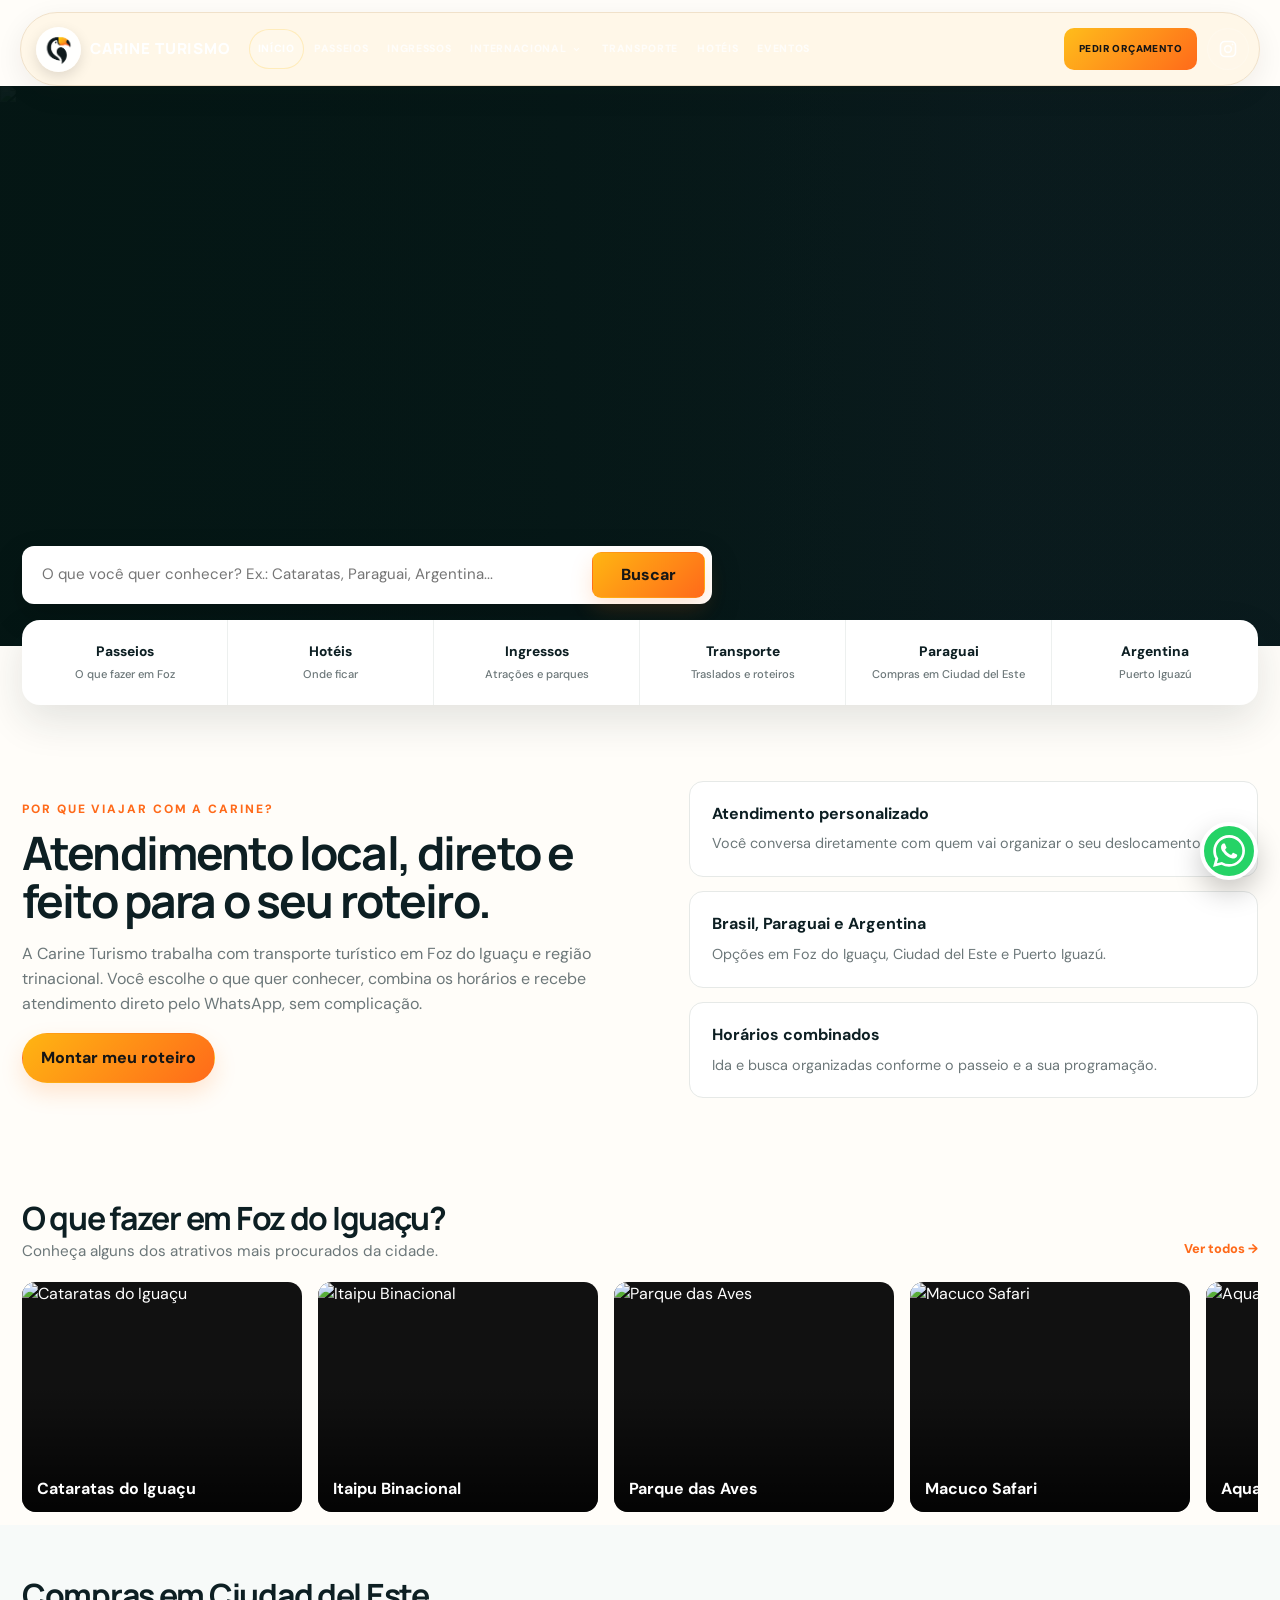
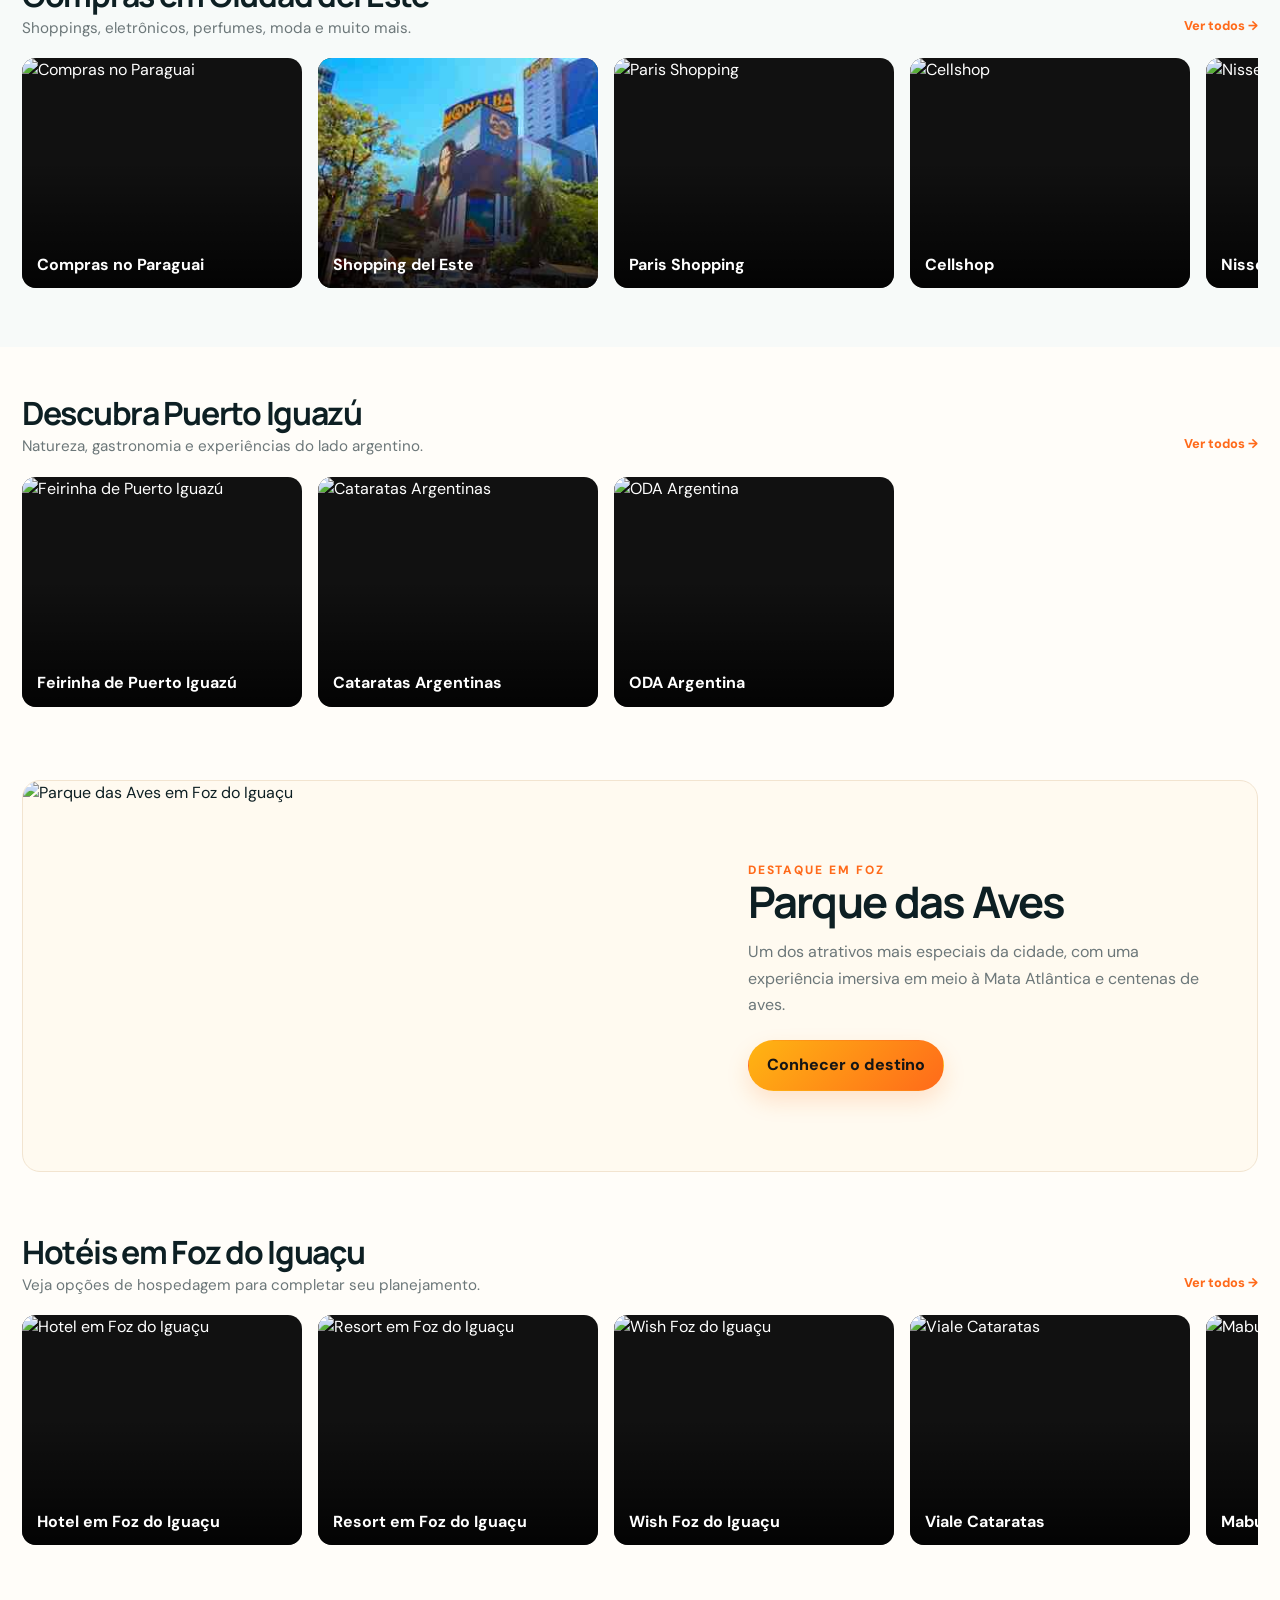
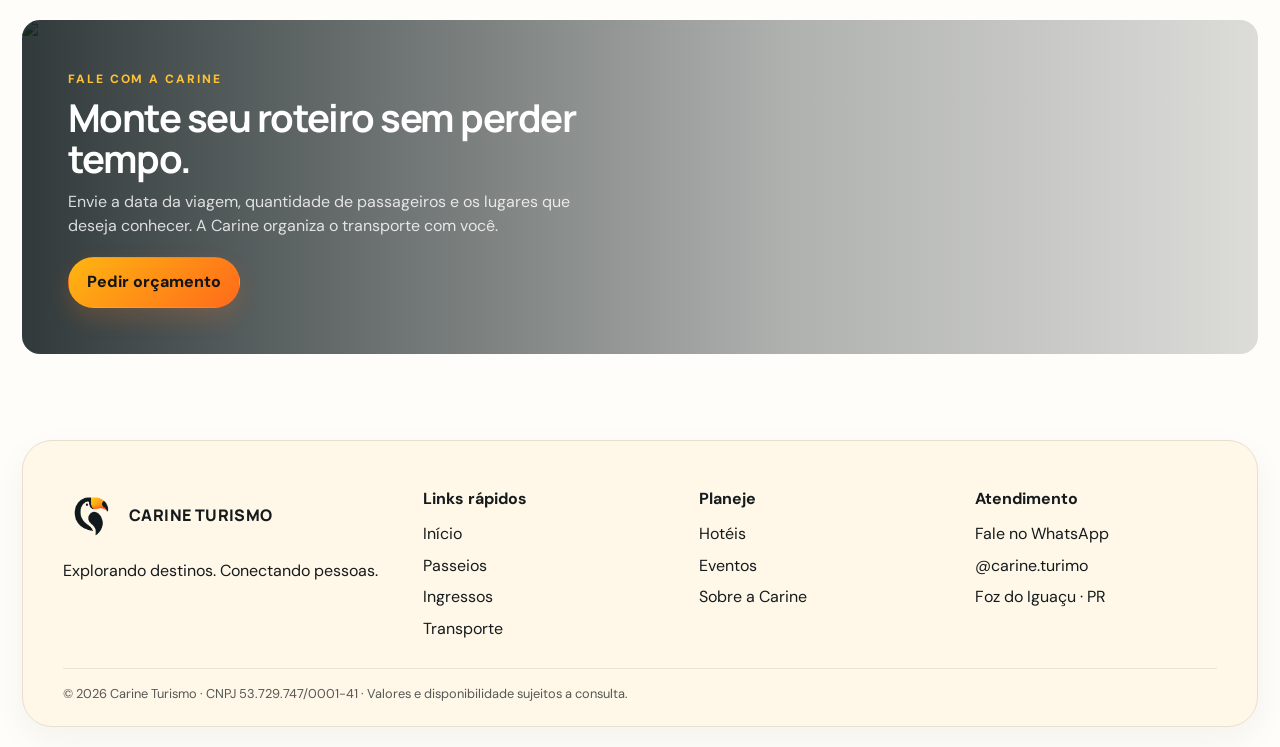
==== commit ac2960e1: "Aplica tema bege global e reforca texto do hero" ====
--- a/index.html
+++ b/index.html
@@ -1,4 +1,4 @@
-<!doctype html><html lang="pt-BR"><head><meta charset="utf-8"><meta name="viewport" content="width=device-width,initial-scale=1"><title>Carine Turismo | Foz do Iguaçu e Tríplice Fronteira</title><meta name="description" content="Passeios, transporte turístico e experiências em Foz do Iguaçu, Ciudad del Este e Puerto Iguazú."><link rel="icon" type="image/png" href="assets/logo/favicon-carine.png"><link rel="stylesheet" href="css/style.css?v=20260914-2"><link rel="stylesheet" href="css/responsive.css?v=20260914-2"><link rel="stylesheet" href="css/home-clean.css?v=20260914-3"><link rel="stylesheet" href="css/loumar-inspired.css?v=20260914-1"></head><body class="home-page">
+<!doctype html><html lang="pt-BR"><head><meta charset="utf-8"><meta name="viewport" content="width=device-width,initial-scale=1"><title>Carine Turismo | Foz do Iguaçu e Tríplice Fronteira</title><meta name="description" content="Passeios, transporte turístico e experiências em Foz do Iguaçu, Ciudad del Este e Puerto Iguazú."><link rel="icon" type="image/png" href="assets/logo/favicon-carine.png"><link rel="stylesheet" href="css/style.css?v=20260914-2"><link rel="stylesheet" href="css/responsive.css?v=20260914-2"><link rel="stylesheet" href="css/home-clean.css?v=20260914-3"><link rel="stylesheet" href="css/loumar-inspired.css?v=20260914-1"><link rel="stylesheet" href="css/final-theme.css?v=20260914-1"></head><body class="home-page">
 <div class="topbar"><div class="container"><span>Reservas e dúvidas: (45) 99146-9037</span><a target="_blank" href="https://wa.me/5545991469037">WhatsApp</a><a target="_blank" href="https://instagram.com/carine.turimo">Instagram @carine.turimo</a></div></div>
 <header class="site-header"><div class="container nav"><a class="brand" href="/"><img src="assets/logo/tucano.png" alt="Carine Turismo"><span>CARINE TURISMO</span></a><nav class="nav-links"><a class="active" href="/">Início</a><a href="/passeios">Passeios</a><a href="/ingressos">Ingressos</a><a href="/transporte">Transporte</a><a href="/hoteis">Hotéis</a><a href="/eventos">Eventos</a></nav><div class="header-actions"><a class="social-btn" href="https://instagram.com/carine.turimo" target="_blank" rel="noopener" aria-label="Instagram"><svg viewBox="0 0 24 24" aria-hidden="true"><rect x="3" y="3" width="18" height="18" rx="5" fill="none" stroke="currentColor" stroke-width="1.8"/><circle cx="12" cy="12" r="4" fill="none" stroke="currentColor" stroke-width="1.8"/><circle cx="17.5" cy="6.5" r="1" fill="currentColor"/></svg></a><a class="btn btn-primary header-quote" target="_blank" data-wa="Olá! Gostaria de solicitar um orçamento com a Carine Turismo.">Pedir orçamento</a><button class="mobile-toggle" aria-label="Abrir menu"><span></span><span></span><span></span></button></div></div></header>
 <main>
--- a/css/final-theme.css
+++ b/css/final-theme.css
@@ -0,0 +1,21 @@
+:root{--carine-beige:#fff7e8;--carine-ink:#151b1d;--carine-orange:#ff6a1a;--carine-yellow:#ffb512;--carine-line:#eadfce}
+.site-header{position:sticky;top:0;z-index:100;background:transparent!important;background-image:none!important;padding:12px 0 0!important;border:0!important;box-shadow:none!important;backdrop-filter:none!important}
+.site-header .nav{min-height:72px!important;padding:8px 12px 8px 18px!important;border:1px solid rgba(21,27,29,.08)!important;border-radius:999px!important;background:var(--carine-beige)!important;background-image:none!important;box-shadow:0 12px 34px rgba(37,30,21,.08)!important;color:var(--carine-ink)!important}
+.site-header .brand span,.site-header .nav-links a,.site-header .social-btn,.site-header .mobile-toggle{color:var(--carine-ink)!important}
+.site-header .nav-links a{border-radius:999px!important}
+.site-header .nav-links a:hover,.site-header .nav-links a.active{background:#ffedd0!important;color:var(--carine-ink)!important}
+.site-header .social-btn{background:#fff!important;border-color:#dfd4c4!important}
+.site-header .mobile-toggle{background:#fff!important;border-color:#dfd4c4!important}
+.site-header .mobile-toggle span{background:var(--carine-ink)!important}
+.site-header .btn-primary,.site-header .header-quote{background:linear-gradient(135deg,var(--carine-yellow),var(--carine-orange))!important;color:#171717!important;border-radius:999px!important;box-shadow:0 10px 22px rgba(255,123,26,.16)!important}
+.site-header .btn-primary:hover,.site-header .header-quote:hover{color:#fff!important}
+.footer{width:var(--container)!important;margin:40px auto 20px!important;background:var(--carine-beige)!important;color:var(--carine-ink)!important;padding:46px 40px 22px!important;border-radius:30px!important;border:1px solid var(--carine-line)!important;box-shadow:0 12px 32px rgba(37,30,21,.05)!important}
+.footer .brand span,.footer h4,.footer p,.footer a,.footer span,.footer-bottom{color:var(--carine-ink)!important}
+.footer a{transition:color .22s ease!important}
+.footer a:hover{color:var(--carine-orange)!important}
+.footer-bottom{border-top:1px solid #e7dac6!important;opacity:.72}
+.home-page .hero-copy{display:block!important;position:relative!important;z-index:5!important;color:#fff!important;opacity:1!important;visibility:visible!important}
+.home-page .hero-copy h1,.home-page .hero-copy p{color:#fff!important;opacity:1!important}
+.home-page .hero-copy .hero-eyebrow{color:#ffbd19!important}
+@media(max-width:930px){.site-header .nav-links{background:var(--carine-beige)!important;border-color:#eadfce!important}.site-header .nav-links a{color:var(--carine-ink)!important}.footer{padding:34px 24px 20px!important}}
+@media(max-width:680px){.site-header{padding-top:9px!important}.footer{width:calc(100% - 20px)!important;margin:28px auto 12px!important;border-radius:24px!important}}
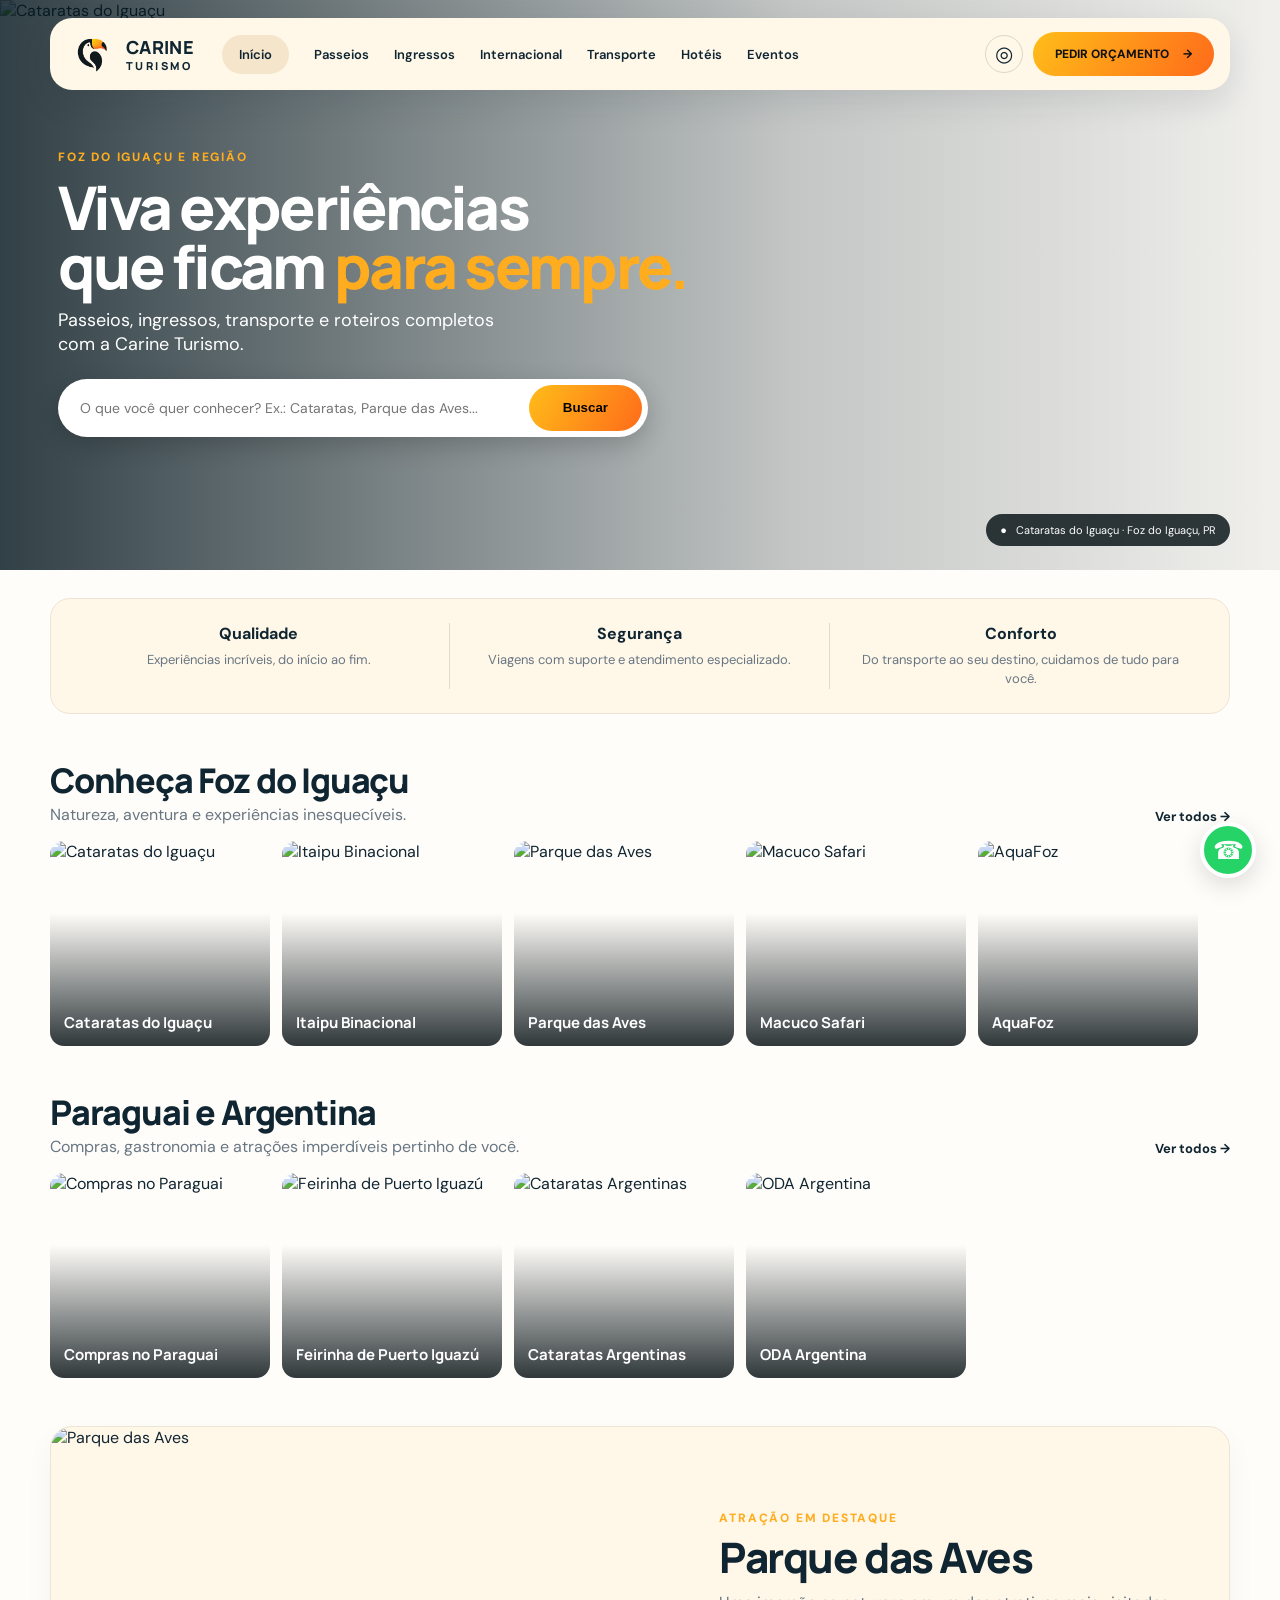
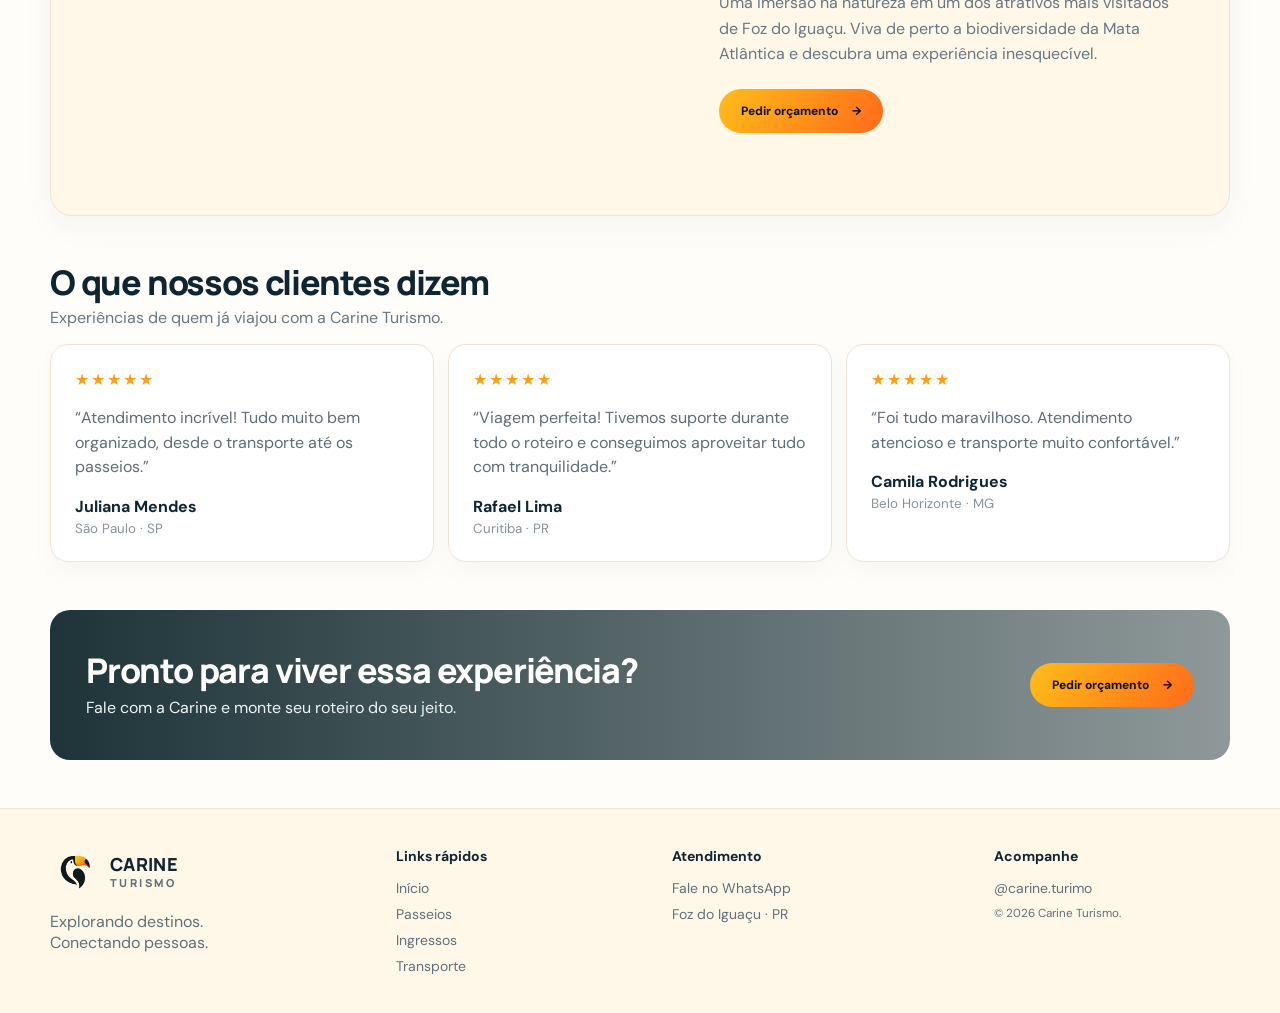
==== commit f9550642: "Reconstrói site público com novo design minimalista aprovado" ====
--- a/index.html
+++ b/index.html
@@ -1,14 +1 @@
-<!doctype html><html lang="pt-BR"><head><meta charset="utf-8"><meta name="viewport" content="width=device-width,initial-scale=1"><title>Carine Turismo | Foz do Iguaçu e Tríplice Fronteira</title><meta name="description" content="Passeios, transporte turístico e experiências em Foz do Iguaçu, Ciudad del Este e Puerto Iguazú."><link rel="icon" type="image/png" href="assets/logo/favicon-carine.png"><link rel="stylesheet" href="css/style.css?v=20260914-2"><link rel="stylesheet" href="css/responsive.css?v=20260914-2"><link rel="stylesheet" href="css/home-clean.css?v=20260914-3"><link rel="stylesheet" href="css/loumar-inspired.css?v=20260914-1"><link rel="stylesheet" href="css/final-theme.css?v=20260914-1"></head><body class="home-page">
-<div class="topbar"><div class="container"><span>Reservas e dúvidas: (45) 99146-9037</span><a target="_blank" href="https://wa.me/5545991469037">WhatsApp</a><a target="_blank" href="https://instagram.com/carine.turimo">Instagram @carine.turimo</a></div></div>
-<header class="site-header"><div class="container nav"><a class="brand" href="/"><img src="assets/logo/tucano.png" alt="Carine Turismo"><span>CARINE TURISMO</span></a><nav class="nav-links"><a class="active" href="/">Início</a><a href="/passeios">Passeios</a><a href="/ingressos">Ingressos</a><a href="/transporte">Transporte</a><a href="/hoteis">Hotéis</a><a href="/eventos">Eventos</a></nav><div class="header-actions"><a class="social-btn" href="https://instagram.com/carine.turimo" target="_blank" rel="noopener" aria-label="Instagram"><svg viewBox="0 0 24 24" aria-hidden="true"><rect x="3" y="3" width="18" height="18" rx="5" fill="none" stroke="currentColor" stroke-width="1.8"/><circle cx="12" cy="12" r="4" fill="none" stroke="currentColor" stroke-width="1.8"/><circle cx="17.5" cy="6.5" r="1" fill="currentColor"/></svg></a><a class="btn btn-primary header-quote" target="_blank" data-wa="Olá! Gostaria de solicitar um orçamento com a Carine Turismo.">Pedir orçamento</a><button class="mobile-toggle" aria-label="Abrir menu"><span></span><span></span><span></span></button></div></div></header>
-<main>
-<section class="home-hero"><div class="hero hero-modern"><div class="hero-slide active"><img src="https://imgcdn.bokun.tools/360afe49-e312-4e1c-b095-ab0873b2661d.jpeg" alt="Cataratas do Iguaçu"><div class="hero-shade"></div><div class="hero-content"><div class="hero-copy"><span class="eyebrow hero-eyebrow">FOZ DO IGUAÇU E REGIÃO</span><h1>Conheça o melhor da tríplice fronteira.</h1><p>Passeios, transporte, ingressos e roteiros personalizados com atendimento direto da Carine Turismo.</p></div><div class="hero-location"><div><b>Cataratas do Iguaçu</b><small>Foz do Iguaçu · Brasil</small></div></div></div></div></div><div class="hero-search"><div class="search-shell"><input id="home-search" placeholder="O que você quer conhecer? Ex.: Cataratas, Paraguai, Argentina..."><button id="home-search-btn" class="btn btn-primary">Buscar</button></div></div></section>
-<section class="quick-links"><div class="container"><a class="quick-link" href="/passeios">Passeios<small>O que fazer em Foz</small></a><a class="quick-link" href="/hoteis">Hotéis<small>Onde ficar</small></a><a class="quick-link" href="/ingressos">Ingressos<small>Atrações e parques</small></a><a class="quick-link" href="/transporte">Transporte<small>Traslados e roteiros</small></a><a class="quick-link" href="/passeios?categoria=Paraguai">Paraguai<small>Compras em Ciudad del Este</small></a><a class="quick-link" href="/passeios?categoria=Argentina">Argentina<small>Puerto Iguazú</small></a></div></section>
-<section class="why-carine"><div class="container why-grid"><div class="why-copy"><span class="eyebrow">POR QUE VIAJAR COM A CARINE?</span><h2>Atendimento local, direto e feito para o seu roteiro.</h2><p>A Carine Turismo trabalha com transporte turístico em Foz do Iguaçu e região trinacional. Você escolhe o que quer conhecer, combina os horários e recebe atendimento direto pelo WhatsApp, sem complicação.</p><a class="btn btn-primary" target="_blank" data-wa="Olá! Gostaria de montar um roteiro com a Carine Turismo.">Montar meu roteiro</a></div><div class="why-points"><div class="why-point"><b>Atendimento personalizado</b><span>Você conversa diretamente com quem vai organizar o seu deslocamento.</span></div><div class="why-point"><b>Brasil, Paraguai e Argentina</b><span>Opções em Foz do Iguaçu, Ciudad del Este e Puerto Iguazú.</span></div><div class="why-point"><b>Horários combinados</b><span>Ida e busca organizadas conforme o passeio e a sua programação.</span></div></div></div></section>
-<section class="destination-section first-destination"><div class="container"><div class="destination-head"><div><h2>O que fazer em Foz do Iguaçu?</h2><p>Conheça alguns dos atrativos mais procurados da cidade.</p></div><a href="/passeios?categoria=Foz%20do%20Igua%C3%A7u" class="see-all">Ver todos →</a></div><div class="destination-carousel" id="carousel-foz" data-carousel></div></div></section>
-<section class="destination-section alt-section"><div class="container"><div class="destination-head"><div><h2>Compras em Ciudad del Este</h2><p>Shoppings, eletrônicos, perfumes, moda e muito mais.</p></div><a href="/passeios?categoria=Paraguai" class="see-all">Ver todos →</a></div><div class="destination-carousel" id="carousel-cde" data-carousel></div></div></section>
-<section class="destination-section"><div class="container"><div class="destination-head"><div><h2>Descubra Puerto Iguazú</h2><p>Natureza, gastronomia e experiências do lado argentino.</p></div><a href="/passeios?categoria=Argentina" class="see-all">Ver todos →</a></div><div class="destination-carousel" id="carousel-iguazu" data-carousel></div></div></section>
-<section class="popular-destination"><div class="container"><div class="popular-card"><div class="popular-media"><img src="https://www.tangol.com/Blog/Fotos/parque-das-aves-birds-park-at-exuberant-iguazu-forest_0_201805231437130-resized.webp" alt="Parque das Aves em Foz do Iguaçu"></div><div class="popular-copy"><span class="eyebrow">DESTAQUE EM FOZ</span><h2>Parque das Aves</h2><p>Um dos atrativos mais especiais da cidade, com uma experiência imersiva em meio à Mata Atlântica e centenas de aves.</p><a class="btn btn-primary" href="/detalhes?tipo=passeio&id=parque-das-aves">Conhecer o destino</a></div></div></div></section>
-<section class="destination-section"><div class="container"><div class="destination-head"><div><h2>Hotéis em Foz do Iguaçu</h2><p>Veja opções de hospedagem para completar seu planejamento.</p></div><a href="/hoteis" class="see-all">Ver todos →</a></div><div class="destination-carousel" id="carousel-hoteis" data-carousel></div></div></section>
-<section class="story-section" id="sobre"><div class="container"><div class="story-card"><img src="https://www.hoteldelreyfoz.com.br/wp-content/uploads/2023/03/tricplice-fronteira.jpg" alt="Tríplice fronteira ao pôr do sol"><div class="story-overlay"></div><div class="story-copy"><span class="eyebrow">FALE COM A CARINE</span><h2>Monte seu roteiro sem perder tempo.</h2><p>Envie a data da viagem, quantidade de passageiros e os lugares que deseja conhecer. A Carine organiza o transporte com você.</p><a class="btn btn-primary" target="_blank" data-wa="Olá! Gostaria de montar meu roteiro com a Carine Turismo.">Pedir orçamento</a></div></div></div></section>
-</main><footer data-footer></footer><a class="whatsapp-float" target="_blank" data-wa="Olá! Gostaria de falar com a Carine Turismo." aria-label="WhatsApp"></a><script src="data/catalogo.js"></script><script src="js/data-loader.js"></script><script src="js/app.js"></script><script src="js/home-clean.js"></script></body></html>+<!doctype html><html lang="pt-BR"><head><meta charset="utf-8"><meta name="viewport" content="width=device-width,initial-scale=1"><title>Carine Turismo | Foz do Iguaçu e Tríplice Fronteira</title><meta name="description" content="Passeios, ingressos e transporte em Foz do Iguaçu, Paraguai e Argentina."><link rel="icon" href="assets/logo/favicon-carine.png"><link rel="stylesheet" href="css/site-v2.css"></head><body><header class="header"><div class="nav"><a class="brand" href="/"><img src="assets/logo/tucano.png" alt="Carine Turismo"><strong>CARINE <small>TURISMO</small></strong></a><nav><a class="active" href="/">Início</a><a href="/passeios">Passeios</a><a href="/ingressos">Ingressos</a><a href="/passeios?categoria=Argentina">Internacional</a><a href="/transporte">Transporte</a><a href="/hoteis">Hotéis</a><a href="/eventos">Eventos</a></nav><div class="actions"><a class="instagram" href="https://instagram.com/carine.turimo" target="_blank" aria-label="Instagram">◎</a><a class="quote" data-wa="Olá! Gostaria de pedir um orçamento com a Carine Turismo.">PEDIR ORÇAMENTO <b>→</b></a><button class="menu" aria-label="Menu">☰</button></div></div></header><main><section class="hero"><img src="https://imgcdn.bokun.tools/360afe49-e312-4e1c-b095-ab0873b2661d.jpeg" alt="Cataratas do Iguaçu"><div class="shade"></div><div class="hero-copy"><span>FOZ DO IGUAÇU E REGIÃO</span><h1>Viva experiências<br>que ficam <em>para sempre.</em></h1><p>Passeios, ingressos, transporte e roteiros completos<br>com a Carine Turismo.</p><form class="search" id="homeSearch"><input placeholder="O que você quer conhecer? Ex.: Cataratas, Parque das Aves..."><button>Buscar</button></form></div><div class="location">● &nbsp; Cataratas do Iguaçu · Foz do Iguaçu, PR</div></section><section class="benefits"><div><b>Qualidade</b><span>Experiências incríveis, do início ao fim.</span></div><div><b>Segurança</b><span>Viagens com suporte e atendimento especializado.</span></div><div><b>Conforto</b><span>Do transporte ao seu destino, cuidamos de tudo para você.</span></div></section><section class="block"><div class="section-head"><div><h2>Conheça Foz do Iguaçu</h2><p>Natureza, aventura e experiências inesquecíveis.</p></div><a href="/passeios?categoria=Foz%20do%20Igua%C3%A7u">Ver todos →</a></div><div class="rail" id="fozRail"></div></section><section class="block"><div class="section-head"><div><h2>Paraguai e Argentina</h2><p>Compras, gastronomia e atrações imperdíveis pertinho de você.</p></div><a href="/passeios">Ver todos →</a></div><div class="rail" id="internationalRail"></div></section><section class="feature"><div class="feature-image"><img src="https://www.tangol.com/Blog/Fotos/parque-das-aves-birds-park-at-exuberant-iguazu-forest_0_201805231437130-resized.webp" alt="Parque das Aves"></div><div class="feature-copy"><span>ATRAÇÃO EM DESTAQUE</span><h2>Parque das Aves</h2><p>Uma imersão na natureza em um dos atrativos mais visitados de Foz do Iguaçu. Viva de perto a biodiversidade da Mata Atlântica e descubra uma experiência inesquecível.</p><a class="quote" data-wa="Olá! Gostaria de um orçamento para conhecer o Parque das Aves.">Pedir orçamento <b>→</b></a></div></section><section class="reviews block"><div class="section-head"><div><h2>O que nossos clientes dizem</h2><p>Experiências de quem já viajou com a Carine Turismo.</p></div></div><div class="review-grid"><article><div class="stars">★★★★★</div><p>“Atendimento incrível! Tudo muito bem organizado, desde o transporte até os passeios.”</p><b>Juliana Mendes</b><small>São Paulo · SP</small></article><article><div class="stars">★★★★★</div><p>“Viagem perfeita! Tivemos suporte durante todo o roteiro e conseguimos aproveitar tudo com tranquilidade.”</p><b>Rafael Lima</b><small>Curitiba · PR</small></article><article><div class="stars">★★★★★</div><p>“Foi tudo maravilhoso. Atendimento atencioso e transporte muito confortável.”</p><b>Camila Rodrigues</b><small>Belo Horizonte · MG</small></article></div></section><section class="final-cta block"><div><h2>Pronto para viver essa experiência?</h2><p>Fale com a Carine e monte seu roteiro do seu jeito.</p></div><a class="quote" data-wa="Olá! Quero montar meu roteiro com a Carine Turismo.">Pedir orçamento <b>→</b></a></section></main><footer><div class="footer-grid"><div class="foot-brand"><div class="brand"><img src="assets/logo/tucano.png"><strong>CARINE <small>TURISMO</small></strong></div><p>Explorando destinos.<br>Conectando pessoas.</p></div><div><b>Links rápidos</b><a href="/">Início</a><a href="/passeios">Passeios</a><a href="/ingressos">Ingressos</a><a href="/transporte">Transporte</a></div><div><b>Atendimento</b><a data-wa="Olá! Gostaria de falar com a Carine Turismo.">Fale no WhatsApp</a><span>Foz do Iguaçu · PR</span></div><div><b>Acompanhe</b><a href="https://instagram.com/carine.turimo" target="_blank">@carine.turimo</a><small>© 2026 Carine Turismo.</small></div></div></footer><a class="wa" data-wa="Olá! Gostaria de falar com a Carine Turismo." aria-label="WhatsApp">☎</a><script src="data/catalogo.js"></script><script src="js/site-v2.js"></script></body></html>
--- a/css/site-v2.css
+++ b/css/site-v2.css
@@ -0,0 +1 @@
+@import url('https://fonts.googleapis.com/css2?family=DM+Sans:wght@400;500;600;700&family=Manrope:wght@600;700;800&display=swap');:root{--ink:#102532;--muted:#687783;--cream:#fff7e8;--orange:#ff6b1a;--yellow:#ffbd19;--line:#eee4d5;--max:1180px}*{box-sizing:border-box}html{scroll-behavior:smooth}body{margin:0;background:#fffdf9;color:var(--ink);font-family:'DM Sans',sans-serif}a{text-decoration:none;color:inherit;cursor:pointer}img{display:block;width:100%}.header{position:absolute;z-index:20;top:18px;left:0;right:0}.nav{width:min(var(--max),calc(100% - 36px));height:72px;margin:auto;padding:8px 16px 8px 18px;border-radius:22px;background:var(--cream);display:flex;align-items:center;gap:28px;box-shadow:0 12px 32px #14222b1c}.brand{display:flex;align-items:center;gap:10px;min-width:max-content}.brand img{width:48px;height:48px;object-fit:contain}.brand strong{font:800 18px/1 'Manrope';letter-spacing:.02em}.brand small{display:block;font-size:11px;letter-spacing:.22em;margin-top:4px}.nav nav{display:flex;align-items:center;gap:25px;font-size:13px;font-weight:600;flex:1}.nav nav a{padding:11px 0}.nav nav a.active{background:#f5e6cb;border-radius:999px;padding:11px 17px}.actions{display:flex;align-items:center;gap:10px}.instagram{width:38px;height:38px;border:1px solid #e1d5c4;border-radius:50%;display:grid;place-items:center;font-size:21px}.quote{display:inline-flex;align-items:center;justify-content:center;gap:14px;border:0;border-radius:999px;padding:14px 22px;background:linear-gradient(120deg,var(--yellow),var(--orange));color:#111;font-weight:800;font-size:12px;cursor:pointer}.quote:hover{color:white;transform:translateY(-1px)}.menu{display:none;border:0;background:none;font-size:23px}.hero{height:570px;position:relative;overflow:hidden}.hero>img{height:100%;object-fit:cover}.shade{position:absolute;inset:0;background:linear-gradient(90deg,rgba(4,23,31,.82),rgba(4,23,31,.24) 62%,rgba(4,23,31,.06))}.hero-copy{position:absolute;z-index:2;left:max(calc((100vw - var(--max))/2 + 8px),44px);top:145px;color:white}.hero-copy>span,.feature-copy>span{font-weight:800;font-size:12px;letter-spacing:.15em;color:#ffad1f}.hero h1{font:800 clamp(38px,4.7vw,62px)/.98 'Manrope';letter-spacing:-.045em;margin:12px 0}.hero h1 em{font-style:normal;color:#ffad1f}.hero p{font-size:18px;line-height:1.35;margin:0 0 22px}.search{height:58px;width:min(590px,80vw);background:white;border-radius:999px;padding:6px 6px 6px 20px;display:flex;align-items:center;box-shadow:0 8px 26px #0003}.search input{border:0;outline:0;flex:1;min-width:0;font:14px 'DM Sans';color:#53636d}.search button{height:46px;border:0;border-radius:999px;padding:0 34px;background:linear-gradient(120deg,var(--yellow),var(--orange));font-weight:800}.location{position:absolute;right:max(calc((100vw - var(--max))/2),34px);bottom:24px;background:#0c171bd9;color:#fff;padding:9px 14px;border-radius:999px;font-size:11px}.benefits{width:min(var(--max),calc(100% - 36px));margin:28px auto 6px;background:var(--cream);border:1px solid var(--line);border-radius:20px;display:grid;grid-template-columns:repeat(3,1fr);padding:24px 18px}.benefits div{padding:0 30px;border-right:1px solid #e6dac8}.benefits div:last-child{border:0}.benefits b{display:block;text-align:center;margin-bottom:7px}.benefits span{display:block;text-align:center;color:var(--muted);font-size:13px;line-height:1.45}.block,.feature{width:min(var(--max),calc(100% - 36px));margin:48px auto}.section-head{display:flex;justify-content:space-between;align-items:end;margin-bottom:16px}.section-head h2,.feature h2,.final-cta h2{font:800 clamp(25px,3vw,34px)/1.1 'Manrope';letter-spacing:-.035em;margin:0}.section-head p{color:var(--muted);margin:5px 0 0}.section-head>a{font-weight:700;font-size:13px}.rail{display:flex;gap:12px;overflow-x:auto;scrollbar-width:none;cursor:grab;user-select:none}.rail::-webkit-scrollbar{display:none}.rail.dragging{cursor:grabbing}.dest-card{flex:0 0 220px;height:205px;position:relative;border-radius:14px;overflow:hidden}.dest-card img{height:100%;object-fit:cover;transition:.35s;pointer-events:none}.dest-card:hover img{transform:scale(1.035)}.dest-card:after{content:'';position:absolute;inset:35% 0 0;background:linear-gradient(transparent,rgba(2,12,16,.82))}.dest-card b{position:absolute;z-index:2;left:14px;right:12px;bottom:13px;color:white;font:700 15px 'Manrope'}.feature{display:grid;grid-template-columns:1.12fr 1fr;min-height:390px;border-radius:22px;overflow:hidden;background:var(--cream);border:1px solid var(--line);box-shadow:0 12px 30px #3124150b}.feature-image img{height:100%;object-fit:cover}.feature-copy{padding:46px;display:flex;flex-direction:column;justify-content:center;align-items:flex-start}.feature-copy h2{font-size:42px;margin:8px 0 10px}.feature-copy p{color:var(--muted);font-size:16px;line-height:1.6;margin:0 0 22px}.review-grid{display:grid;grid-template-columns:repeat(3,1fr);gap:14px}.review-grid article{background:white;border:1px solid var(--line);border-radius:18px;padding:24px;box-shadow:0 10px 25px #1b243008}.stars{color:#ff9c16;letter-spacing:2px}.review-grid p{color:#5e6d77;line-height:1.55}.review-grid b,.review-grid small{display:block}.review-grid small{color:#87929a;margin-top:3px}.final-cta{min-height:150px;border-radius:20px;padding:30px 36px;display:flex;align-items:center;justify-content:space-between;color:white;background:linear-gradient(90deg,rgba(5,30,36,.9),rgba(5,30,36,.45)),url('https://www.hoteldelreyfoz.com.br/wp-content/uploads/2023/03/tricplice-fronteira.jpg') center/cover}.final-cta p{margin:8px 0 0;color:#eef5f3}footer{background:var(--cream);border-top:1px solid var(--line);padding:38px 0}.footer-grid{width:min(var(--max),calc(100% - 36px));margin:auto;display:grid;grid-template-columns:1.3fr 1fr 1.2fr 1fr;gap:40px}.footer-grid>div:not(.foot-brand){display:flex;flex-direction:column;gap:8px;font-size:14px}.footer-grid b{margin-bottom:6px}.footer-grid a,.footer-grid span,.footer-grid p,.footer-grid small{color:#60717b}.footer-grid a:hover{color:var(--orange)}.foot-brand .brand img{width:50px}.wa{position:fixed;right:24px;bottom:22px;width:56px;height:56px;border-radius:50%;background:#25d366;color:white;display:grid;place-items:center;font-size:25px;border:4px solid white;box-shadow:0 8px 24px #0002;z-index:30}.catalog-page{padding:130px 0 70px}.catalog-page .block{margin-top:0}.catalog-grid{display:grid;grid-template-columns:repeat(4,1fr);gap:16px}.catalog-grid .dest-card{width:auto;flex:none;height:250px}@media(max-width:900px){.nav nav{display:none}.menu{display:block}.nav{height:66px}.brand strong{font-size:15px}.header .quote{display:none}.hero{height:590px}.hero-copy{left:24px;right:24px;top:145px}.hero h1{font-size:43px}.benefits{grid-template-columns:1fr;padding:8px 20px}.benefits div{border-right:0;border-bottom:1px solid #e6dac8;padding:17px}.feature{grid-template-columns:1fr}.feature-image{height:320px}.review-grid{grid-template-columns:1fr}.footer-grid{grid-template-columns:1fr 1fr}.catalog-grid{grid-template-columns:repeat(2,1fr)}}@media(max-width:600px){.nav{width:calc(100% - 20px);padding:6px 12px}.brand img{width:44px;height:44px}.instagram{display:none}.hero{height:620px}.hero-copy{top:135px}.hero h1{font-size:38px}.hero p br{display:none}.search{width:100%;height:56px}.search input{font-size:12px}.search button{padding:0 20px}.location{display:none}.block,.feature{width:calc(100% - 28px);margin:36px auto}.dest-card{flex-basis:74vw;height:220px}.feature-image{height:260px}.feature-copy{padding:28px 22px}.feature-copy h2{font-size:34px}.final-cta{align-items:flex-start;flex-direction:column;gap:22px;padding:28px}.footer-grid{grid-template-columns:1fr;gap:28px}.catalog-grid{grid-template-columns:1fr}.catalog-grid .dest-card{height:280px}}
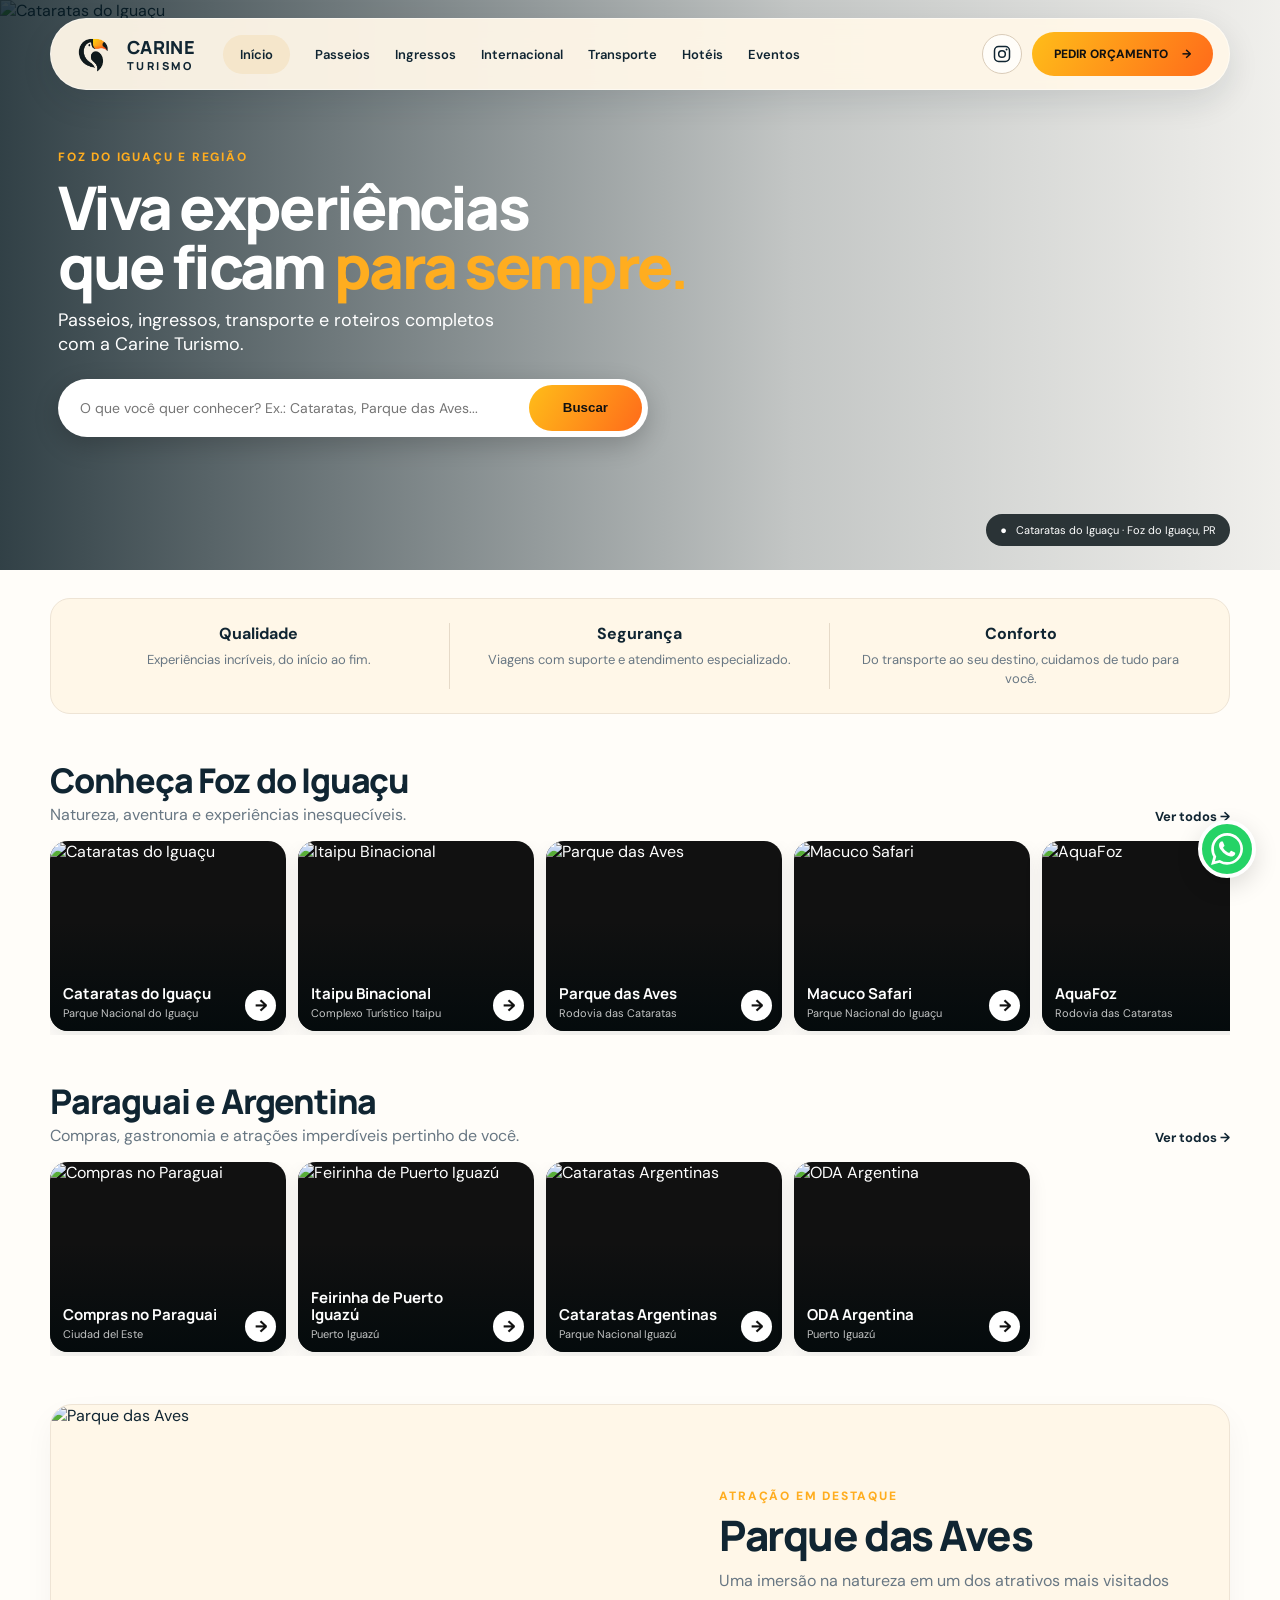
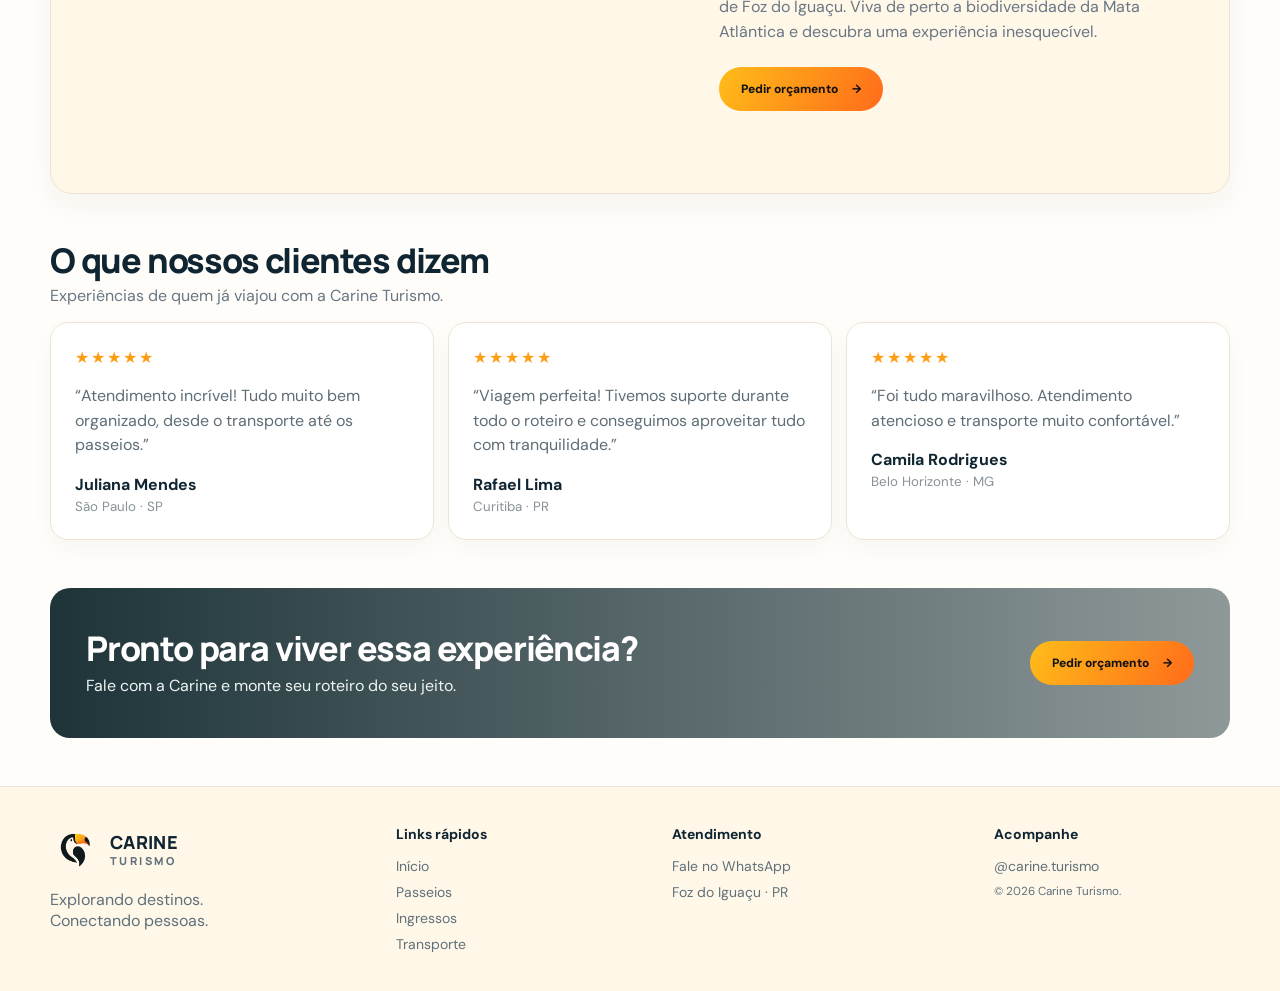
==== commit 1bc802bc: "Aplica cor correta do Buscar no mobile" ====
--- a/index.html
+++ b/index.html
@@ -1 +1 @@
-<!doctype html><html lang="pt-BR"><head><meta charset="utf-8"><meta name="viewport" content="width=device-width,initial-scale=1"><title>Carine Turismo | Foz do Iguaçu e Tríplice Fronteira</title><meta name="description" content="Passeios, ingressos e transporte em Foz do Iguaçu, Paraguai e Argentina."><link rel="icon" href="assets/logo/favicon-carine.png"><link rel="stylesheet" href="css/site-v2.css"></head><body><header class="header"><div class="nav"><a class="brand" href="/"><img src="assets/logo/tucano.png" alt="Carine Turismo"><strong>CARINE <small>TURISMO</small></strong></a><nav><a class="active" href="/">Início</a><a href="/passeios">Passeios</a><a href="/ingressos">Ingressos</a><a href="/passeios?categoria=Argentina">Internacional</a><a href="/transporte">Transporte</a><a href="/hoteis">Hotéis</a><a href="/eventos">Eventos</a></nav><div class="actions"><a class="instagram" href="https://instagram.com/carine.turimo" target="_blank" aria-label="Instagram">◎</a><a class="quote" data-wa="Olá! Gostaria de pedir um orçamento com a Carine Turismo.">PEDIR ORÇAMENTO <b>→</b></a><button class="menu" aria-label="Menu">☰</button></div></div></header><main><section class="hero"><img src="https://imgcdn.bokun.tools/360afe49-e312-4e1c-b095-ab0873b2661d.jpeg" alt="Cataratas do Iguaçu"><div class="shade"></div><div class="hero-copy"><span>FOZ DO IGUAÇU E REGIÃO</span><h1>Viva experiências<br>que ficam <em>para sempre.</em></h1><p>Passeios, ingressos, transporte e roteiros completos<br>com a Carine Turismo.</p><form class="search" id="homeSearch"><input placeholder="O que você quer conhecer? Ex.: Cataratas, Parque das Aves..."><button>Buscar</button></form></div><div class="location">● &nbsp; Cataratas do Iguaçu · Foz do Iguaçu, PR</div></section><section class="benefits"><div><b>Qualidade</b><span>Experiências incríveis, do início ao fim.</span></div><div><b>Segurança</b><span>Viagens com suporte e atendimento especializado.</span></div><div><b>Conforto</b><span>Do transporte ao seu destino, cuidamos de tudo para você.</span></div></section><section class="block"><div class="section-head"><div><h2>Conheça Foz do Iguaçu</h2><p>Natureza, aventura e experiências inesquecíveis.</p></div><a href="/passeios?categoria=Foz%20do%20Igua%C3%A7u">Ver todos →</a></div><div class="rail" id="fozRail"></div></section><section class="block"><div class="section-head"><div><h2>Paraguai e Argentina</h2><p>Compras, gastronomia e atrações imperdíveis pertinho de você.</p></div><a href="/passeios">Ver todos →</a></div><div class="rail" id="internationalRail"></div></section><section class="feature"><div class="feature-image"><img src="https://www.tangol.com/Blog/Fotos/parque-das-aves-birds-park-at-exuberant-iguazu-forest_0_201805231437130-resized.webp" alt="Parque das Aves"></div><div class="feature-copy"><span>ATRAÇÃO EM DESTAQUE</span><h2>Parque das Aves</h2><p>Uma imersão na natureza em um dos atrativos mais visitados de Foz do Iguaçu. Viva de perto a biodiversidade da Mata Atlântica e descubra uma experiência inesquecível.</p><a class="quote" data-wa="Olá! Gostaria de um orçamento para conhecer o Parque das Aves.">Pedir orçamento <b>→</b></a></div></section><section class="reviews block"><div class="section-head"><div><h2>O que nossos clientes dizem</h2><p>Experiências de quem já viajou com a Carine Turismo.</p></div></div><div class="review-grid"><article><div class="stars">★★★★★</div><p>“Atendimento incrível! Tudo muito bem organizado, desde o transporte até os passeios.”</p><b>Juliana Mendes</b><small>São Paulo · SP</small></article><article><div class="stars">★★★★★</div><p>“Viagem perfeita! Tivemos suporte durante todo o roteiro e conseguimos aproveitar tudo com tranquilidade.”</p><b>Rafael Lima</b><small>Curitiba · PR</small></article><article><div class="stars">★★★★★</div><p>“Foi tudo maravilhoso. Atendimento atencioso e transporte muito confortável.”</p><b>Camila Rodrigues</b><small>Belo Horizonte · MG</small></article></div></section><section class="final-cta block"><div><h2>Pronto para viver essa experiência?</h2><p>Fale com a Carine e monte seu roteiro do seu jeito.</p></div><a class="quote" data-wa="Olá! Quero montar meu roteiro com a Carine Turismo.">Pedir orçamento <b>→</b></a></section></main><footer><div class="footer-grid"><div class="foot-brand"><div class="brand"><img src="assets/logo/tucano.png"><strong>CARINE <small>TURISMO</small></strong></div><p>Explorando destinos.<br>Conectando pessoas.</p></div><div><b>Links rápidos</b><a href="/">Início</a><a href="/passeios">Passeios</a><a href="/ingressos">Ingressos</a><a href="/transporte">Transporte</a></div><div><b>Atendimento</b><a data-wa="Olá! Gostaria de falar com a Carine Turismo.">Fale no WhatsApp</a><span>Foz do Iguaçu · PR</span></div><div><b>Acompanhe</b><a href="https://instagram.com/carine.turimo" target="_blank">@carine.turimo</a><small>© 2026 Carine Turismo.</small></div></div></footer><a class="wa" data-wa="Olá! Gostaria de falar com a Carine Turismo." aria-label="WhatsApp">☎</a><script src="data/catalogo.js"></script><script src="js/site-v2.js"></script></body></html>+<!doctype html><html lang="pt-BR"><head><meta charset="utf-8"><meta name="viewport" content="width=device-width,initial-scale=1"><title>Carine Turismo | Foz do Iguaçu e Tríplice Fronteira</title><meta name="description" content="Passeios, ingressos e transporte em Foz do Iguaçu, Paraguai e Argentina."><link rel="icon" href="assets/logo/favicon-carine.png"><link rel="stylesheet" href="css/site-v2.css"><link rel="stylesheet" href="css/mobile-fixes.css?v=20260914-2"></head><body><header class="header"><div class="nav"><a class="brand" href="/"><img src="assets/logo/tucano.png" alt="Carine Turismo"><strong>CARINE <small>TURISMO</small></strong></a><nav><a class="active" href="/">Início</a><a href="/passeios">Passeios</a><a href="/ingressos">Ingressos</a><a href="/passeios?categoria=Argentina">Internacional</a><a href="/transporte">Transporte</a><a href="/hoteis">Hotéis</a><a href="/eventos">Eventos</a></nav><div class="actions"><a class="instagram" href="https://instagram.com/carine.turimo" target="_blank" aria-label="Instagram">◎</a><a class="quote" data-wa="Olá! Gostaria de pedir um orçamento com a Carine Turismo.">PEDIR ORÇAMENTO <b>→</b></a><button class="menu" aria-label="Menu">☰</button></div></div></header><main><section class="hero"><img src="https://imgcdn.bokun.tools/360afe49-e312-4e1c-b095-ab0873b2661d.jpeg" alt="Cataratas do Iguaçu"><div class="shade"></div><div class="hero-copy"><span>FOZ DO IGUAÇU E REGIÃO</span><h1>Viva experiências<br>que ficam <em>para sempre.</em></h1><p>Passeios, ingressos, transporte e roteiros completos<br>com a Carine Turismo.</p><form class="search" id="homeSearch"><input placeholder="O que você quer conhecer? Ex.: Cataratas, Parque das Aves..."><button>Buscar</button></form></div><div class="location">● &nbsp; Cataratas do Iguaçu · Foz do Iguaçu, PR</div></section><section class="benefits"><div><b>Qualidade</b><span>Experiências incríveis, do início ao fim.</span></div><div><b>Segurança</b><span>Viagens com suporte e atendimento especializado.</span></div><div><b>Conforto</b><span>Do transporte ao seu destino, cuidamos de tudo para você.</span></div></section><section class="block"><div class="section-head"><div><h2>Conheça Foz do Iguaçu</h2><p>Natureza, aventura e experiências inesquecíveis.</p></div><a href="/passeios?categoria=Foz%20do%20Igua%C3%A7u">Ver todos →</a></div><div class="rail" id="fozRail"></div></section><section class="block"><div class="section-head"><div><h2>Paraguai e Argentina</h2><p>Compras, gastronomia e atrações imperdíveis pertinho de você.</p></div><a href="/passeios">Ver todos →</a></div><div class="rail" id="internationalRail"></div></section><section class="feature"><div class="feature-image"><img src="https://www.tangol.com/Blog/Fotos/parque-das-aves-birds-park-at-exuberant-iguazu-forest_0_201805231437130-resized.webp" alt="Parque das Aves"></div><div class="feature-copy"><span>ATRAÇÃO EM DESTAQUE</span><h2>Parque das Aves</h2><p>Uma imersão na natureza em um dos atrativos mais visitados de Foz do Iguaçu. Viva de perto a biodiversidade da Mata Atlântica e descubra uma experiência inesquecível.</p><a class="quote" data-wa="Olá! Gostaria de um orçamento para conhecer o Parque das Aves.">Pedir orçamento <b>→</b></a></div></section><section class="reviews block"><div class="section-head"><div><h2>O que nossos clientes dizem</h2><p>Experiências de quem já viajou com a Carine Turismo.</p></div></div><div class="review-grid"><article><div class="stars">★★★★★</div><p>“Atendimento incrível! Tudo muito bem organizado, desde o transporte até os passeios.”</p><b>Juliana Mendes</b><small>São Paulo · SP</small></article><article><div class="stars">★★★★★</div><p>“Viagem perfeita! Tivemos suporte durante todo o roteiro e conseguimos aproveitar tudo com tranquilidade.”</p><b>Rafael Lima</b><small>Curitiba · PR</small></article><article><div class="stars">★★★★★</div><p>“Foi tudo maravilhoso. Atendimento atencioso e transporte muito confortável.”</p><b>Camila Rodrigues</b><small>Belo Horizonte · MG</small></article></div></section><section class="final-cta block"><div><h2>Pronto para viver essa experiência?</h2><p>Fale com a Carine e monte seu roteiro do seu jeito.</p></div><a class="quote" data-wa="Olá! Quero montar meu roteiro com a Carine Turismo.">Pedir orçamento <b>→</b></a></section></main><footer><div class="footer-grid"><div class="foot-brand"><div class="brand"><img src="assets/logo/tucano.png"><strong>CARINE <small>TURISMO</small></strong></div><p>Explorando destinos.<br>Conectando pessoas.</p></div><div><b>Links rápidos</b><a href="/">Início</a><a href="/passeios">Passeios</a><a href="/ingressos">Ingressos</a><a href="/transporte">Transporte</a></div><div><b>Atendimento</b><a data-wa="Olá! Gostaria de falar com a Carine Turismo.">Fale no WhatsApp</a><span>Foz do Iguaçu · PR</span></div><div><b>Acompanhe</b><a href="https://instagram.com/carine.turimo" target="_blank">@carine.turimo</a><small>© 2026 Carine Turismo.</small></div></div></footer><a class="wa" data-wa="Olá! Gostaria de falar com a Carine Turismo." aria-label="WhatsApp">☎</a><script src="data/catalogo.js"></script><script src="js/site-v2.js"></script></body></html>
--- a/css/site-v2.css
+++ b/css/site-v2.css
@@ -1 +1 @@
-@import url('https://fonts.googleapis.com/css2?family=DM+Sans:wght@400;500;600;700&family=Manrope:wght@600;700;800&display=swap');:root{--ink:#102532;--muted:#687783;--cream:#fff7e8;--orange:#ff6b1a;--yellow:#ffbd19;--line:#eee4d5;--max:1180px}*{box-sizing:border-box}html{scroll-behavior:smooth}body{margin:0;background:#fffdf9;color:var(--ink);font-family:'DM Sans',sans-serif}a{text-decoration:none;color:inherit;cursor:pointer}img{display:block;width:100%}.header{position:absolute;z-index:20;top:18px;left:0;right:0}.nav{width:min(var(--max),calc(100% - 36px));height:72px;margin:auto;padding:8px 16px 8px 18px;border-radius:22px;background:var(--cream);display:flex;align-items:center;gap:28px;box-shadow:0 12px 32px #14222b1c}.brand{display:flex;align-items:center;gap:10px;min-width:max-content}.brand img{width:48px;height:48px;object-fit:contain}.brand strong{font:800 18px/1 'Manrope';letter-spacing:.02em}.brand small{display:block;font-size:11px;letter-spacing:.22em;margin-top:4px}.nav nav{display:flex;align-items:center;gap:25px;font-size:13px;font-weight:600;flex:1}.nav nav a{padding:11px 0}.nav nav a.active{background:#f5e6cb;border-radius:999px;padding:11px 17px}.actions{display:flex;align-items:center;gap:10px}.instagram{width:38px;height:38px;border:1px solid #e1d5c4;border-radius:50%;display:grid;place-items:center;font-size:21px}.quote{display:inline-flex;align-items:center;justify-content:center;gap:14px;border:0;border-radius:999px;padding:14px 22px;background:linear-gradient(120deg,var(--yellow),var(--orange));color:#111;font-weight:800;font-size:12px;cursor:pointer}.quote:hover{color:white;transform:translateY(-1px)}.menu{display:none;border:0;background:none;font-size:23px}.hero{height:570px;position:relative;overflow:hidden}.hero>img{height:100%;object-fit:cover}.shade{position:absolute;inset:0;background:linear-gradient(90deg,rgba(4,23,31,.82),rgba(4,23,31,.24) 62%,rgba(4,23,31,.06))}.hero-copy{position:absolute;z-index:2;left:max(calc((100vw - var(--max))/2 + 8px),44px);top:145px;color:white}.hero-copy>span,.feature-copy>span{font-weight:800;font-size:12px;letter-spacing:.15em;color:#ffad1f}.hero h1{font:800 clamp(38px,4.7vw,62px)/.98 'Manrope';letter-spacing:-.045em;margin:12px 0}.hero h1 em{font-style:normal;color:#ffad1f}.hero p{font-size:18px;line-height:1.35;margin:0 0 22px}.search{height:58px;width:min(590px,80vw);background:white;border-radius:999px;padding:6px 6px 6px 20px;display:flex;align-items:center;box-shadow:0 8px 26px #0003}.search input{border:0;outline:0;flex:1;min-width:0;font:14px 'DM Sans';color:#53636d}.search button{height:46px;border:0;border-radius:999px;padding:0 34px;background:linear-gradient(120deg,var(--yellow),var(--orange));font-weight:800}.location{position:absolute;right:max(calc((100vw - var(--max))/2),34px);bottom:24px;background:#0c171bd9;color:#fff;padding:9px 14px;border-radius:999px;font-size:11px}.benefits{width:min(var(--max),calc(100% - 36px));margin:28px auto 6px;background:var(--cream);border:1px solid var(--line);border-radius:20px;display:grid;grid-template-columns:repeat(3,1fr);padding:24px 18px}.benefits div{padding:0 30px;border-right:1px solid #e6dac8}.benefits div:last-child{border:0}.benefits b{display:block;text-align:center;margin-bottom:7px}.benefits span{display:block;text-align:center;color:var(--muted);font-size:13px;line-height:1.45}.block,.feature{width:min(var(--max),calc(100% - 36px));margin:48px auto}.section-head{display:flex;justify-content:space-between;align-items:end;margin-bottom:16px}.section-head h2,.feature h2,.final-cta h2{font:800 clamp(25px,3vw,34px)/1.1 'Manrope';letter-spacing:-.035em;margin:0}.section-head p{color:var(--muted);margin:5px 0 0}.section-head>a{font-weight:700;font-size:13px}.rail{display:flex;gap:12px;overflow-x:auto;scrollbar-width:none;cursor:grab;user-select:none}.rail::-webkit-scrollbar{display:none}.rail.dragging{cursor:grabbing}.dest-card{flex:0 0 220px;height:205px;position:relative;border-radius:14px;overflow:hidden}.dest-card img{height:100%;object-fit:cover;transition:.35s;pointer-events:none}.dest-card:hover img{transform:scale(1.035)}.dest-card:after{content:'';position:absolute;inset:35% 0 0;background:linear-gradient(transparent,rgba(2,12,16,.82))}.dest-card b{position:absolute;z-index:2;left:14px;right:12px;bottom:13px;color:white;font:700 15px 'Manrope'}.feature{display:grid;grid-template-columns:1.12fr 1fr;min-height:390px;border-radius:22px;overflow:hidden;background:var(--cream);border:1px solid var(--line);box-shadow:0 12px 30px #3124150b}.feature-image img{height:100%;object-fit:cover}.feature-copy{padding:46px;display:flex;flex-direction:column;justify-content:center;align-items:flex-start}.feature-copy h2{font-size:42px;margin:8px 0 10px}.feature-copy p{color:var(--muted);font-size:16px;line-height:1.6;margin:0 0 22px}.review-grid{display:grid;grid-template-columns:repeat(3,1fr);gap:14px}.review-grid article{background:white;border:1px solid var(--line);border-radius:18px;padding:24px;box-shadow:0 10px 25px #1b243008}.stars{color:#ff9c16;letter-spacing:2px}.review-grid p{color:#5e6d77;line-height:1.55}.review-grid b,.review-grid small{display:block}.review-grid small{color:#87929a;margin-top:3px}.final-cta{min-height:150px;border-radius:20px;padding:30px 36px;display:flex;align-items:center;justify-content:space-between;color:white;background:linear-gradient(90deg,rgba(5,30,36,.9),rgba(5,30,36,.45)),url('https://www.hoteldelreyfoz.com.br/wp-content/uploads/2023/03/tricplice-fronteira.jpg') center/cover}.final-cta p{margin:8px 0 0;color:#eef5f3}footer{background:var(--cream);border-top:1px solid var(--line);padding:38px 0}.footer-grid{width:min(var(--max),calc(100% - 36px));margin:auto;display:grid;grid-template-columns:1.3fr 1fr 1.2fr 1fr;gap:40px}.footer-grid>div:not(.foot-brand){display:flex;flex-direction:column;gap:8px;font-size:14px}.footer-grid b{margin-bottom:6px}.footer-grid a,.footer-grid span,.footer-grid p,.footer-grid small{color:#60717b}.footer-grid a:hover{color:var(--orange)}.foot-brand .brand img{width:50px}.wa{position:fixed;right:24px;bottom:22px;width:56px;height:56px;border-radius:50%;background:#25d366;color:white;display:grid;place-items:center;font-size:25px;border:4px solid white;box-shadow:0 8px 24px #0002;z-index:30}.catalog-page{padding:130px 0 70px}.catalog-page .block{margin-top:0}.catalog-grid{display:grid;grid-template-columns:repeat(4,1fr);gap:16px}.catalog-grid .dest-card{width:auto;flex:none;height:250px}@media(max-width:900px){.nav nav{display:none}.menu{display:block}.nav{height:66px}.brand strong{font-size:15px}.header .quote{display:none}.hero{height:590px}.hero-copy{left:24px;right:24px;top:145px}.hero h1{font-size:43px}.benefits{grid-template-columns:1fr;padding:8px 20px}.benefits div{border-right:0;border-bottom:1px solid #e6dac8;padding:17px}.feature{grid-template-columns:1fr}.feature-image{height:320px}.review-grid{grid-template-columns:1fr}.footer-grid{grid-template-columns:1fr 1fr}.catalog-grid{grid-template-columns:repeat(2,1fr)}}@media(max-width:600px){.nav{width:calc(100% - 20px);padding:6px 12px}.brand img{width:44px;height:44px}.instagram{display:none}.hero{height:620px}.hero-copy{top:135px}.hero h1{font-size:38px}.hero p br{display:none}.search{width:100%;height:56px}.search input{font-size:12px}.search button{padding:0 20px}.location{display:none}.block,.feature{width:calc(100% - 28px);margin:36px auto}.dest-card{flex-basis:74vw;height:220px}.feature-image{height:260px}.feature-copy{padding:28px 22px}.feature-copy h2{font-size:34px}.final-cta{align-items:flex-start;flex-direction:column;gap:22px;padding:28px}.footer-grid{grid-template-columns:1fr;gap:28px}.catalog-grid{grid-template-columns:1fr}.catalog-grid .dest-card{height:280px}}+@import url('https://fonts.googleapis.com/css2?family=DM+Sans:wght@400;500;600;700&family=Manrope:wght@600;700;800&display=swap');:root{--ink:#102532;--muted:#687783;--cream:#fff7e8;--orange:#ff6b1a;--yellow:#ffbd19;--line:#eee4d5;--max:1180px}*{box-sizing:border-box}html{scroll-behavior:smooth}body{margin:0;background:#fffdf9;color:var(--ink);font-family:'DM Sans',sans-serif}a{text-decoration:none;color:inherit;cursor:pointer}img{display:block;width:100%}.header{position:absolute;z-index:20;top:18px;left:0;right:0;background:transparent}.nav{width:min(var(--max),calc(100% - 36px));height:72px;margin:auto;padding:8px 16px 8px 18px;border-radius:999px;background:rgba(255,247,232,.95);backdrop-filter:blur(12px);display:flex;align-items:center;gap:28px;box-shadow:0 12px 32px #14222b1c;border:1px solid rgba(255,255,255,.45)}.brand{display:flex;align-items:center;gap:10px;min-width:max-content}.brand img{width:48px;height:48px;object-fit:contain}.brand strong{font:800 18px/1 'Manrope';letter-spacing:.02em}.brand small{display:block;font-size:11px;letter-spacing:.22em;margin-top:4px}.nav nav{display:flex;align-items:center;gap:25px;font-size:13px;font-weight:600;flex:1}.nav nav a{padding:11px 0}.nav nav a.active{background:#f5e6cb;border-radius:999px;padding:11px 17px}.actions{display:flex;align-items:center;gap:10px}.instagram{width:40px;height:40px;border:1px solid #d9cbb8;border-radius:50%;display:grid;place-items:center;background:#fffdf9;color:#102532;transition:.2s}.instagram svg{width:20px;height:20px;display:block}.instagram:hover{color:var(--orange);border-color:var(--orange);transform:translateY(-1px)}.quote{display:inline-flex;align-items:center;justify-content:center;gap:14px;border:0;border-radius:999px;padding:14px 22px;background:linear-gradient(120deg,var(--yellow),var(--orange));color:#111;font-weight:800;font-size:12px;cursor:pointer}.quote:hover{color:white;transform:translateY(-1px)}.menu{display:none;border:1px solid #d9cbb8;width:40px;height:40px;border-radius:50%;background:#fffdf9;color:var(--ink);font-size:23px;line-height:1}.hero{height:570px;position:relative;overflow:hidden}.hero>img{height:100%;object-fit:cover}.shade{position:absolute;inset:0;background:linear-gradient(90deg,rgba(4,23,31,.82),rgba(4,23,31,.24) 62%,rgba(4,23,31,.06))}.hero-copy{position:absolute;z-index:2;left:max(calc((100vw - var(--max))/2 + 8px),44px);top:145px;color:white}.hero-copy>span,.feature-copy>span{font-weight:800;font-size:12px;letter-spacing:.15em;color:#ffad1f}.hero h1{font:800 clamp(38px,4.7vw,62px)/.98 'Manrope';letter-spacing:-.045em;margin:12px 0}.hero h1 em{font-style:normal;color:#ffad1f}.hero p{font-size:18px;line-height:1.35;margin:0 0 22px}.search{height:58px;width:min(590px,80vw);background:white;border-radius:999px;padding:6px 6px 6px 20px;display:flex;align-items:center;box-shadow:0 8px 26px #0003}.search input{border:0;outline:0;flex:1;min-width:0;font:14px 'DM Sans';color:#53636d}.search button{height:46px;border:0;border-radius:999px;padding:0 34px;background:linear-gradient(120deg,var(--yellow),var(--orange));font-weight:800}.location{position:absolute;right:max(calc((100vw - var(--max))/2),34px);bottom:24px;background:#0c171bd9;color:#fff;padding:9px 14px;border-radius:999px;font-size:11px}.benefits{width:min(var(--max),calc(100% - 36px));margin:28px auto 6px;background:var(--cream);border:1px solid var(--line);border-radius:20px;display:grid;grid-template-columns:repeat(3,1fr);padding:24px 18px}.benefits div{padding:0 30px;border-right:1px solid #e6dac8}.benefits div:last-child{border:0}.benefits b{display:block;text-align:center;margin-bottom:7px}.benefits span{display:block;text-align:center;color:var(--muted);font-size:13px;line-height:1.45}.block,.feature{width:min(var(--max),calc(100% - 36px));margin:48px auto}.section-head{display:flex;justify-content:space-between;align-items:end;margin-bottom:16px}.section-head h2,.feature h2,.final-cta h2{font:800 clamp(25px,3vw,34px)/1.1 'Manrope';letter-spacing:-.035em;margin:0}.section-head p{color:var(--muted);margin:5px 0 0}.section-head>a{font-weight:700;font-size:13px}.rail{display:flex;gap:12px;overflow-x:auto;scrollbar-width:none;cursor:grab;user-select:none;padding-bottom:4px}.rail::-webkit-scrollbar{display:none}.rail.dragging{cursor:grabbing}.dest-card{flex:0 0 236px;height:190px;position:relative;border-radius:18px;overflow:hidden;background:#111;color:#fff;box-shadow:0 8px 20px rgba(18,31,35,.08)}.dest-card img{height:100%;object-fit:cover;transition:.45s;pointer-events:none}.dest-card:hover img{transform:scale(1.045)}.dest-card:after{content:'';position:absolute;inset:0;background:linear-gradient(180deg,transparent 42%,rgba(3,10,12,.9) 100%);pointer-events:none}.dest-card-copy{position:absolute;z-index:2;left:13px;right:48px;bottom:11px;pointer-events:none}.dest-card-copy b{display:block;font:700 15px/1.15 'Manrope';color:#fff}.dest-card-copy small{display:block;margin-top:4px;color:rgba(255,255,255,.76);font-size:11px;white-space:nowrap;overflow:hidden;text-overflow:ellipsis}.dest-card-go{position:absolute;z-index:3;right:10px;bottom:10px;width:31px;height:31px;border-radius:50%;display:grid;place-items:center;background:#fff;color:#111;font-weight:900;transition:.2s}.dest-card:hover .dest-card-go{background:linear-gradient(120deg,var(--yellow),var(--orange));transform:translateX(2px)}.feature{display:grid;grid-template-columns:1.12fr 1fr;min-height:390px;border-radius:22px;overflow:hidden;background:var(--cream);border:1px solid var(--line);box-shadow:0 12px 30px #3124150b}.feature-image img{height:100%;object-fit:cover}.feature-copy{padding:46px;display:flex;flex-direction:column;justify-content:center;align-items:flex-start}.feature-copy h2{font-size:42px;margin:8px 0 10px}.feature-copy p{color:var(--muted);font-size:16px;line-height:1.6;margin:0 0 22px}.review-grid{display:grid;grid-template-columns:repeat(3,1fr);gap:14px}.review-grid article{background:white;border:1px solid var(--line);border-radius:18px;padding:24px;box-shadow:0 10px 25px #1b243008}.stars{color:#ff9c16;letter-spacing:2px}.review-grid p{color:#5e6d77;line-height:1.55}.review-grid b,.review-grid small{display:block}.review-grid small{color:#87929a;margin-top:3px}.final-cta{min-height:150px;border-radius:20px;padding:30px 36px;display:flex;align-items:center;justify-content:space-between;color:white;background:linear-gradient(90deg,rgba(5,30,36,.9),rgba(5,30,36,.45)),url('https://www.hoteldelreyfoz.com.br/wp-content/uploads/2023/03/tricplice-fronteira.jpg') center/cover}.final-cta p{margin:8px 0 0;color:#eef5f3}footer{background:var(--cream);border-top:1px solid var(--line);padding:38px 0}.footer-grid{width:min(var(--max),calc(100% - 36px));margin:auto;display:grid;grid-template-columns:1.3fr 1fr 1.2fr 1fr;gap:40px}.footer-grid>div:not(.foot-brand){display:flex;flex-direction:column;gap:8px;font-size:14px}.footer-grid b{margin-bottom:6px}.footer-grid a,.footer-grid span,.footer-grid p,.footer-grid small{color:#60717b}.footer-grid a:hover{color:var(--orange)}.foot-brand .brand img{width:50px}.wa{position:fixed;right:24px;bottom:22px;width:58px;height:58px;border-radius:50%;background:#25d366;color:white;display:grid;place-items:center;border:4px solid white;box-shadow:0 8px 24px #0002;z-index:30}.wa svg{width:32px;height:32px;display:block}.catalog-page{padding:130px 0 70px}.catalog-page .block{margin-top:0}.catalog-grid{display:grid;grid-template-columns:repeat(4,1fr);gap:16px}.catalog-grid .dest-card{width:auto;flex:none;height:250px}@media(max-width:900px){.header{top:9px}.nav{width:calc(100% - 18px);height:62px;padding:7px 8px 7px 11px;gap:7px}.brand{margin-right:auto}.brand img{width:42px;height:42px}.brand strong{font-size:15px}.header .quote{display:none}.instagram{display:grid;width:40px;height:40px}.menu{display:grid;place-items:center}.nav nav{position:absolute;top:calc(100% + 10px);right:0;width:min(390px,calc(100vw - 28px));max-height:min(72vh,620px);overflow:auto;margin:0;padding:12px;display:none;flex-direction:column;align-items:stretch;gap:2px;border:1px solid #e6ddd2;border-radius:20px;background:#fff;color:var(--ink);box-shadow:0 22px 55px rgba(8,24,27,.24)}.nav nav.open{display:flex}.nav nav a{min-height:44px;padding:0 12px;display:flex;align-items:center;justify-content:space-between;border-radius:11px;color:#354b50;font-size:12.5px;font-weight:800}.nav nav a.active,.nav nav a:hover{background:#fff5de;color:#7b330f}.nav nav .mobile-budget{margin-top:5px;justify-content:center;background:linear-gradient(135deg,var(--yellow),var(--orange));color:#18272a}.hero{height:590px}.hero-copy{left:24px;right:24px;top:145px}.hero h1{font-size:43px}.benefits{grid-template-columns:1fr;padding:8px 20px}.benefits div{border-right:0;border-bottom:1px solid #e6dac8;padding:17px}.feature{grid-template-columns:1fr}.feature-image{height:320px}.review-grid{grid-template-columns:1fr}.footer-grid{grid-template-columns:1fr 1fr}.catalog-grid{grid-template-columns:repeat(2,1fr)}}@media(max-width:600px){.nav{width:calc(100% - 14px);padding:6px 9px}.brand img{width:39px;height:39px}.brand strong{font-size:14px}.instagram,.menu{width:39px;height:39px}.hero{height:620px}.hero-copy{top:135px}.hero h1{font-size:38px}.hero p br{display:none}.search{width:100%;height:56px}.search input{font-size:12px}.search button{padding:0 20px}.location{display:none}.block,.feature{width:calc(100% - 28px);margin:36px auto}.dest-card{flex-basis:78vw;max-width:315px;height:220px}.feature-image{height:260px}.feature-copy{padding:28px 22px}.feature-copy h2{font-size:34px}.final-cta{align-items:flex-start;flex-direction:column;gap:22px;padding:28px}.footer-grid{grid-template-columns:1fr;gap:28px}.catalog-grid{grid-template-columns:1fr}.catalog-grid .dest-card{height:280px}.wa{right:16px;bottom:16px;width:56px;height:56px}}
--- a/css/mobile-fixes.css
+++ b/css/mobile-fixes.css
@@ -0,0 +1 @@
+.search button{color:#111!important;-webkit-text-fill-color:#111!important;appearance:none;-webkit-appearance:none}.search button:visited,.search button:active,.search button:focus{color:#111!important;-webkit-text-fill-color:#111!important}@media(max-width:600px){.search button{color:#111!important;-webkit-text-fill-color:#111!important}}
